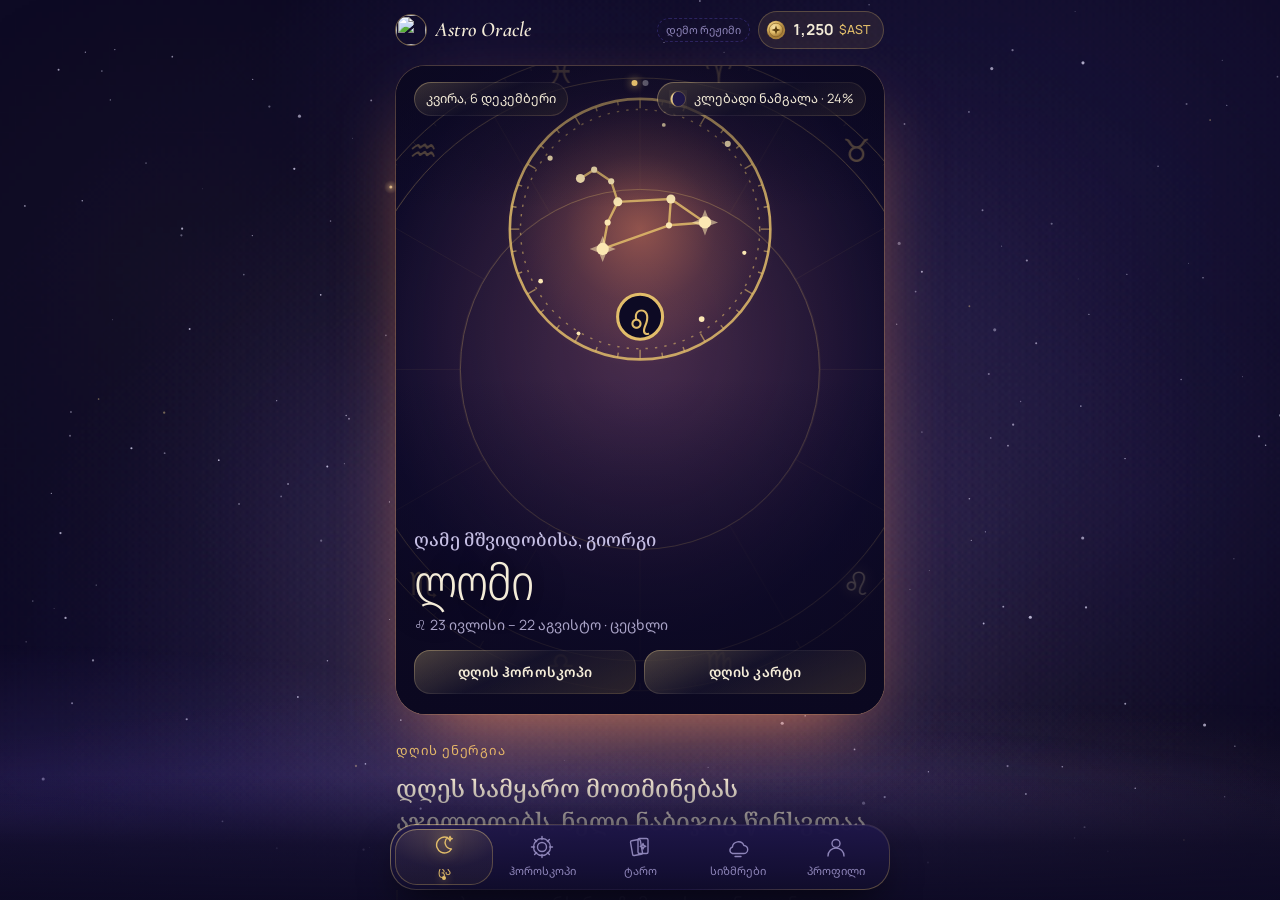
==== frontend/app.html @ 02385fe8 "UI: personal horoscope badge, 'why the stars say this' chips, the sky behind the reading; motion lan" ====
<title>Astro Oracle</title>
<meta name="claude:viewport-fit-sides" content="cover">
<meta name="theme-color" content="#0d0a24">
<link rel="preconnect" href="https://fonts.googleapis.com">
<link rel="preconnect" href="https://fonts.gstatic.com" crossorigin>
<link rel="stylesheet" href="https://fonts.googleapis.com/css2?family=Cormorant:ital,wght@0,500;0,600;1,500;1,600&family=Jost:wght@300;400;500;600&family=Manrope:wght@400;500;600;700&family=Noto+Sans+Georgian:wdth,wght@62.5..100,300..700&family=Noto+Serif+Georgian:wght@400;500&family=Noto+Sans+Symbols:wght@400;500&display=swap">
<style>
/* Layout: one phone column under a living night sky. The home screen opens on a tilting "living" card of the
   user's sign (painting or 3D constellation, different every day); practices sit in swipeable rails; a floating
   glass tab bar. Modern sans for UI, an old-style serif only for the oracle's own voice. */
:root {
  --void: #0d0a24;        /* night sky, taken from the coin artwork */
  --dusk: #19133d;        /* raised surfaces */
  --veil: #2b2360;        /* lines and borders */
  --mist: #c6bfe4;        /* body text */
  --haze: #8d84b8;        /* secondary text */
  --ivory: #f4ecd8;       /* headings, card faces */
  --gold: #e2bd6a;        /* the one accent */
  --gold-deep: #a9813c;
  --amethyst: #8b6cff;    /* smoke tint, used only in effects */
  --danger: #ef9a8a;

  --glass: rgba(34, 25, 80, .55);
  --glass-edge: rgba(255, 255, 255, .09);
  --display: "Jost", "Noto Sans Georgian", system-ui, sans-serif;
  --body: "Manrope", "Noto Sans Georgian", system-ui, sans-serif;
  --oracle: "Cormorant", "Noto Serif Georgian", Georgia, serif;
  --tx: 0; --ty: 0;
  --glyph: "Noto Sans Symbols", "Segoe UI Symbol", "DejaVu Sans", serif;

  --tab-h: 76px;

  /* motion language: one curve for everything, a spring only where it means something (arrival, reward) */
  /* motion language "slow celestial ritual": one calm curve, three durations, ambient loops of 20-60 s */
  --ease: cubic-bezier(.2, .7, .1, 1);
  --ease-spring: cubic-bezier(.2, .7, .1, 1);   /* kept as an alias: nothing in the app bounces */
  --t1: 240ms; --t2: 480ms; --t3: 900ms;

  /* celestial glass + gold hairline: a translucent night fill and a 1px gold edge that fades around the shape */
  --surf: linear-gradient(180deg, rgba(42,32,96,.74), rgba(17,12,46,.86));
  --hair: linear-gradient(155deg, rgba(240,210,142,.62), rgba(226,189,106,.07) 34%, rgba(139,108,255,.10) 68%, rgba(226,189,106,.38));
  --inner: inset 0 1px 0 rgba(255,240,210,.08), inset 0 0 28px rgba(139,108,255,.07);
  --top-safe: max(env(safe-area-inset-top, 0px), var(--tg-content-safe-area-inset-top, 0px));
  color-scheme: dark;
}
*, *::before, *::after { box-sizing: border-box; }
[hidden] { display: none !important; }
/* The page itself never scrolls: one dedicated scroller sits above the fixed sky, so the compositor only moves
   one layer while scrolling and the fixed sky, fog and tab bar are never repainted by it. */
html, body { height: 100%; overflow: hidden; overscroll-behavior: none; }
body {
  margin: 0; background: var(--void); color: var(--mist);
  font: 400 16px/1.55 var(--body);
  -webkit-font-smoothing: antialiased;
  -webkit-tap-highlight-color: transparent;
}
#scroller { position: fixed; inset: 0; z-index: 1; overflow-x: hidden; overflow-y: auto; overscroll-behavior: contain;
  -webkit-overflow-scrolling: touch; contain: layout paint; scrollbar-width: thin; scrollbar-color: rgba(226,189,106,.22) transparent; }
button, input, textarea { font: inherit; color: inherit; }
button { cursor: pointer; }
:focus-visible { outline: 2px solid var(--gold); outline-offset: 3px; border-radius: 6px; }
.sym { font-family: var(--glyph); font-variant-emoji: text; }

/* ── atmosphere ── */
/* stars are painted once into three layers; only their opacity animates (compositor, no redraw) */
#sky { position: fixed; inset: 0; z-index: 0; pointer-events: none; contain: strict; }
#sky canvas { position: absolute; inset: 0; width: 100%; height: 100%; display: block; }
[data-tier="full"] #sky canvas:nth-child(2) { animation: twinkle 5.5s ease-in-out infinite alternate; }
[data-tier="full"] #sky canvas:nth-child(3) { animation: twinkle 3.7s ease-in-out -2s infinite alternate; }
@keyframes twinkle { from { opacity: .2; } to { opacity: 1; } }
.fog { position: fixed; left: -50%; width: 200%; height: 46vh; bottom: 0; z-index: 0; pointer-events: none;
  background:
    radial-gradient(40% 60% at 25% 80%, rgba(139,108,255,.16), transparent 70%),
    radial-gradient(35% 55% at 70% 90%, rgba(226,189,106,.07), transparent 70%),
    radial-gradient(50% 70% at 50% 100%, rgba(90,70,190,.22), transparent 75%);
  animation: drift 70s ease-in-out infinite alternate; will-change: transform; }
[data-tier="lite"] .fog { animation: none; will-change: auto; }
.fog.f2 { height: 34vh; opacity: .8; animation-duration: 95s; animation-direction: alternate-reverse;
  background:
    radial-gradient(30% 60% at 60% 85%, rgba(139,108,255,.14), transparent 70%),
    radial-gradient(40% 50% at 15% 95%, rgba(200,190,255,.08), transparent 70%); }
@keyframes drift { from { transform: translateX(-8%); } to { transform: translateX(8%); } }

#app { position: relative; min-height: 100%; box-sizing: border-box;
  padding-left: max(16px, env(safe-area-inset-left, 0px));
  padding-right: max(16px, env(safe-area-inset-right, 0px));
  padding-block: calc(var(--top-safe) + 8px) calc(var(--tab-h) + env(safe-area-inset-bottom, 0px) + 44px);
  max-width: 520px; margin: 0 auto; }

/* ── top bar ── */
.top { display: flex; align-items: center; gap: 8px; min-height: 44px; min-width: 0; }
.brand { display: flex; align-items: center; gap: 9px; margin-right: auto; min-width: 0; }
.brand img { width: 30px; height: 30px; border-radius: 50%; object-fit: cover; box-shadow: 0 0 0 1px rgba(226,189,106,.45); }
.brand span { font: italic 600 1.3rem/1 var(--oracle); color: var(--ivory); letter-spacing: .01em; white-space: nowrap; overflow: hidden; text-overflow: ellipsis; min-width: 0; }
.coins { display: inline-flex; align-items: center; gap: 6px; padding: 6px 13px 6px 7px; border-radius: 99px; flex: none; white-space: nowrap; min-height: 36px;
  background: rgba(226,189,106,.09); border: 1px solid rgba(226,189,106,.28); color: var(--ivory);
  font-weight: 700; font-variant-numeric: tabular-nums; font-size: .95rem; }
.coins small { color: var(--gold); font-weight: 500; font-size: .78rem; }
.coin { width: 20px; height: 20px; flex: none; }
.coins.bump { animation: bump .6s ease; }
@keyframes bump { 40% { transform: scale(1.12); box-shadow: 0 0 24px rgba(226,189,106,.5); } }
.demo { font-size: .68rem; color: var(--haze); border: 1px dashed var(--veil); border-radius: 99px; padding: 3px 8px; white-space: nowrap; }
@media (max-width: 420px) { .demo { display: none; } .coins small { display: none; } }
@media (max-width: 350px) { .brand span { display: none; } }

/* ── type ── */
h1, h2, h3 { font-family: var(--display); color: var(--ivory); font-weight: 500; font-stretch: 87.5%; letter-spacing: -.01em; text-wrap: balance; margin: 0; }
h1 { font-size: 2.05rem; line-height: 1.08; font-weight: 400; }
h2 { font-size: 1.45rem; line-height: 1.15; }
h3 { font-size: 1.15rem; line-height: 1.25; }
p { margin: 0; }
.muted { color: var(--haze); }
.label { font-size: .82rem; color: var(--gold); letter-spacing: .04em; }
.view { display: grid; gap: 26px; padding-top: 14px; }
/* arrival: children rise in a short stagger (the index is set by enterView) */
.view.enter > * { animation: fade-up var(--t3) var(--ease) both; animation-delay: calc(var(--i, 0) * 45ms); }
@keyframes fade-up { from { opacity: 0; transform: translateY(14px); } }
[data-tier="lite"] .view.enter > * { animation-name: fade-in; animation-duration: var(--t2); }
.view.enter > .hero-card { animation: none; }   /* the living card has its own motion; an opacity group over its 3D tilt rasterizes badly */
@keyframes fade-in { from { opacity: 0; } }
.view-head { display: grid; gap: 4px; }
.ornament { display: flex; align-items: center; gap: 12px; color: var(--gold-deep); }
.ornament::before, .ornament::after { content: ""; flex: 1; height: 1px; background: linear-gradient(90deg, transparent, var(--veil), transparent); }

/* ── controls ── */
.btn { display: inline-flex; align-items: center; justify-content: center; gap: 8px; min-height: 50px; padding: 0 22px;
  border-radius: 16px; border: 0; font-weight: 700; letter-spacing: .01em;
  background: linear-gradient(180deg, #f0d28e, var(--gold) 55%, var(--gold-deep)); color: #22183f;
  box-shadow: 0 6px 24px rgba(226,189,106,.22), inset 0 1px 0 rgba(255,255,255,.45); transition: transform .15s, filter .15s; }
.btn:active { transform: scale(.98); }
.btn[disabled] { filter: grayscale(.7) brightness(.7); cursor: default; box-shadow: none; }
.btn.ghost { background: transparent; color: var(--gold); border: 1px solid rgba(226,189,106,.4); box-shadow: none; }
.btn.wide { width: 100%; }
.btn.glass { background: rgba(255,255,255,.1); color: var(--ivory); border: 1px solid rgba(255,255,255,.22); box-shadow: none;
  min-height: 44px; padding: 0 18px; font-weight: 600; }
.seg { display: flex; padding: 4px; gap: 4px; border-radius: 14px; background: rgba(25,19,61,.75); border: 1px solid var(--veil); }
.seg button { flex: 1; min-height: 38px; border: 0; border-radius: 10px; background: transparent; color: var(--haze); font-weight: 500; }
.seg button[aria-pressed="true"] { background: var(--veil); color: var(--ivory); box-shadow: inset 0 0 0 1px rgba(226,189,106,.35); }
.field { width: 100%; border-radius: 14px; border: 1px solid var(--veil); background: rgba(13,10,36,.7); padding: 13px 15px; color: var(--ivory); }
.field::placeholder { color: var(--haze); }
textarea.field { min-height: 132px; resize: vertical; line-height: 1.5; }
.chips { display: flex; flex-wrap: wrap; gap: 8px; }
.chip { font-size: .85rem; padding: 4px 11px; border-radius: 99px; border: 1px solid var(--veil); color: var(--mist); background: rgba(25,19,61,.6); }

/* ── home ── */
/* living art */
.living { position: relative; overflow: hidden; isolation: isolate; background: #0b0820; }
.la-stage { position: absolute; inset: -6%; z-index: 0; transform: translate(calc(var(--tx) * -5px), calc(var(--ty) * -4px)); }
.la-img { position: absolute; inset: 0; width: 100%; height: 100%; object-fit: cover; transform-origin: var(--fx, 50%) var(--fy, 50%);
  filter: hue-rotate(var(--hue, 0deg)) saturate(1.08); animation: kenburns 26s ease-in-out infinite alternate; }
[data-tier="lite"] .la-img { animation: none; transform: scale(1.06); }
@keyframes kenburns { from { transform: scale(1.03); } to { transform: scale(1.17) translate(-1.5%, -1%); } }
.la-fx, .la-canvas { position: absolute; inset: 0; width: 100%; height: 100%; display: block; }
.la-shine { position: absolute; inset: 0; pointer-events: none; overflow: hidden; }
.la-shine::before { content: ""; position: absolute; top: -10%; bottom: -10%; left: -70%; width: 60%;
  background: linear-gradient(105deg, transparent, rgba(255,236,190,.13) 50%, transparent); animation: sweep 9s ease-in-out infinite; }
@keyframes sweep { 0%, 55% { transform: translateX(0); } 100% { transform: translateX(330%); } }
[data-tier="lite"] .la-shine { display: none; }
.la-dots { position: absolute; z-index: 3; top: 14px; left: 50%; transform: translateX(-50%); display: flex; gap: 5px; }
.la-dots i { width: 6px; height: 6px; border-radius: 50%; background: rgba(255,255,255,.3); }
.la-dots i.on { background: var(--gold); box-shadow: 0 0 8px var(--gold); }

/* home hero */
.hero-card { position: relative; border-radius: 30px; aspect-ratio: 3 / 4; max-height: 72vh; width: 100%; max-width: 100%; cursor: pointer;
  box-shadow: 0 34px 80px -28px rgba(120,86,240,.7), 0 0 0 1px rgba(226,189,106,.22);
  transform: perspective(1100px) rotateX(calc(var(--ty) * -1.6deg)) rotateY(calc(var(--tx) * 2deg)); }
.hero-card::after { content: ""; position: absolute; inset: 0; z-index: 1; pointer-events: none;
  background: linear-gradient(180deg, rgba(11,8,32,.55) 0%, transparent 22%, transparent 48%, rgba(11,8,32,.94) 100%); }
.astro-wrap { position: absolute; z-index: 1; width: 135%; aspect-ratio: 1 / 1; left: -17.5%; top: -4%; opacity: .5; pointer-events: none;
  transform: translate(calc(var(--tx) * 6px), calc(var(--ty) * 4px)); }
#astrolabe { width: 100%; height: 100%; display: block; animation: spin 240s linear infinite; }
[data-tier="lite"] #astrolabe { animation: none; }
.hero-ov { position: absolute; inset: 0; z-index: 2; display: flex; flex-direction: column; justify-content: space-between; padding: 16px 18px 20px; pointer-events: none; }
.hero-ov button { pointer-events: auto; }
.hero-top { display: flex; justify-content: space-between; align-items: center; gap: 8px; flex-wrap: wrap; }
.pill { display: inline-flex; align-items: center; gap: 7px; padding: 6px 11px; border-radius: 99px; font-size: .8rem; color: var(--ivory);
  background: rgba(11,8,32,.62); border: 1px solid rgba(255,255,255,.14); }
.pill canvas { width: 18px; height: 18px; display: block; }
.hero-bottom { display: grid; gap: 6px; }
.greet { font: italic 500 1.12rem/1.3 var(--oracle); color: var(--mist); }
.hero-sign { font: 300 3.1rem/1 var(--display); font-stretch: 80%; letter-spacing: -.02em; color: var(--ivory); text-shadow: 0 2px 30px rgba(0,0,0,.6); }
.hero-sub { font-size: .88rem; color: var(--mist); opacity: .85; }
.hero-actions { display: flex; gap: 8px; margin-top: 8px; }
.hero-actions .btn { flex: 1 1 0; min-width: 0; padding: 0 10px; font-size: .86rem; white-space: nowrap; }
.energy { display: grid; gap: 14px; }
.quote { font: italic 500 1.7rem/1.24 var(--oracle); color: var(--ivory); text-wrap: pretty; }
.focus { color: var(--haze); font-size: .92rem; }
.focus b { color: var(--gold); font-weight: 500; }
.affirm { padding-left: 16px; border-left: 2px solid rgba(226,189,106,.5); font-size: 1.05rem; color: var(--mist); }
.lucky { display: flex; gap: 14px; }
.lucky span { width: 54px; height: 54px; border-radius: 50%; display: grid; place-items: center;
  font: 600 1.45rem/1 var(--display); color: var(--ivory); font-variant-numeric: lining-nums tabular-nums;
  border: 1px solid rgba(226,189,106,.55); box-shadow: inset 0 0 18px rgba(226,189,106,.12), 0 0 18px rgba(139,108,255,.15); }
.gift { display: grid; gap: 14px; padding: 18px; border-radius: 24px; background: var(--glass); border: 1px solid var(--glass-edge);
  box-shadow: inset 0 1px 0 rgba(255,255,255,.07); }
.gift-top { display: flex; justify-content: space-between; align-items: baseline; gap: 12px; flex-wrap: wrap; }
.pips { display: flex; gap: 6px; }
.pips i { width: 10px; height: 10px; border-radius: 50%; border: 1px solid var(--gold-deep); }
.pips i.on { background: var(--gold); border-color: var(--gold); box-shadow: 0 0 8px rgba(226,189,106,.6); }
.sec { display: grid; gap: 12px; }
.sec-head { display: flex; justify-content: space-between; align-items: baseline; gap: 12px; }
.sec-head span { font-size: .82rem; color: var(--haze); }
.rail { display: flex; align-items: stretch; gap: 12px; overflow-x: auto; overflow-y: hidden; scroll-snap-type: x proximity; overscroll-behavior-x: contain; scrollbar-width: none; padding-block: 8px 26px;
  margin-inline: calc(-1 * max(16px, env(safe-area-inset-left, 0px))); padding-inline: max(16px, env(safe-area-inset-left, 0px)); scroll-padding-inline: max(16px, env(safe-area-inset-left, 0px)); }
.rail::-webkit-scrollbar { display: none; }
.pcard { --c: #8b6cff; flex: 0 0 146px; scroll-snap-align: start; position: relative; display: grid; justify-items: center; align-content: start; gap: 7px;
  padding: 14px 10px 14px; border-radius: 24px; border: 1px solid var(--glass-edge); color: var(--mist); text-align: center;
  background: radial-gradient(110% 80% at 50% 0%, color-mix(in srgb, var(--c) 34%, transparent), transparent 72%), linear-gradient(180deg, rgba(37,28,88,.8), rgba(16,12,44,.9));
  box-shadow: inset 0 1px 0 rgba(255,255,255,.08), 0 18px 40px -24px color-mix(in srgb, var(--c) 80%, transparent);
  /* flat on purpose: Android WebView drops the paint of 3D-transformed items inside a horizontal scroller
     (only the floating icon stayed visible). Tilt lives on the single hero card only. */
  isolation: isolate; transition: filter var(--t1) var(--ease), border-color var(--t1) var(--ease); }
.pcard:active { filter: brightness(1.18); }

@keyframes bob { 50% { transform: translateY(-5px); } }
.pcard b { font: 500 .96rem/1.2 var(--display); font-stretch: 87.5%; color: var(--ivory); text-wrap: balance; }
.pcard small { display: inline-flex; align-items: center; gap: 5px; white-space: nowrap; max-width: 100%;
  font: 700 .82rem/1 var(--body); color: #f8e3a8; padding: 5px 10px 5px 6px; border-radius: 99px;
  background: rgba(226,189,106,.17); font-variant-numeric: tabular-nums; letter-spacing: .01em; }
.mini-coin { width: 15px; height: 15px; flex: none; }

/* ── zodiac strip ── */
.strip { display: flex; gap: 8px; overflow-x: auto; scroll-snap-type: x proximity; overscroll-behavior-x: contain; scrollbar-width: none;
  padding: 6px max(16px, env(safe-area-inset-left, 0px)) 10px; margin-inline: calc(-1 * max(16px, env(safe-area-inset-left, 0px)));
  scroll-padding-inline: max(16px, env(safe-area-inset-left, 0px)); }
.strip::-webkit-scrollbar { display: none; }
/* 84px fits "მშვილდოსანი" on one line; two-word names ("თხის რქა") may wrap to a second line, never overlap */
.sign { flex: 0 0 84px; width: 84px; display: grid; grid-template-rows: auto auto auto; justify-items: center; align-content: start; gap: 6px; border: 0;
  background: none; padding: 0; scroll-snap-align: center; color: var(--haze); min-width: 0; }
.sign .disc { width: 58px; height: 58px; border-radius: 50%; display: grid; place-items: center; font-size: 1.6rem; color: var(--mist);
  border: 1px solid var(--veil); background: radial-gradient(circle at 50% 35%, #2a2160, var(--dusk)); transition: box-shadow .25s, border-color .25s, color .25s; }
.sign small { display: block; width: 100%; font-size: .72rem; line-height: 1.2; text-align: center; overflow-wrap: anywhere; min-height: 2.4em; }
.sign[aria-pressed="true"] .disc { color: var(--gold); border-color: var(--gold); box-shadow: 0 0 22px rgba(226,189,106,.35); }
.sign[aria-pressed="true"] small { color: var(--ivory); }
.sign .own { font-size: .64rem; color: var(--gold); margin-top: -4px; }

.reading { display: grid; gap: 18px; }
.sign-card { position: relative; border-radius: 26px; aspect-ratio: 16 / 11; max-height: 42vh; width: 100%; max-width: 100%; margin: 0 auto; cursor: pointer;
  box-shadow: 0 26px 60px -26px rgba(120,86,240,.7), 0 0 0 1px rgba(226,189,106,.2); }
.sign-name { display: grid; gap: 2px; text-align: center; }
.sign-name h1 { font-weight: 300; font-size: 2.3rem; font-stretch: 80%; }
.medal { width: 112px; height: 112px; margin: 6px auto 0; border-radius: 50%; display: grid; place-items: center; font-size: 3.4rem; color: var(--gold);
  border: 1px solid rgba(226,189,106,.5); box-shadow: 0 0 50px rgba(139,108,255,.25), inset 0 0 30px rgba(226,189,106,.12);
  background: radial-gradient(circle at 50% 40%, #2c2366, var(--void)); }
.sign-meta { color: var(--haze); font-size: .88rem; }
.areas { display: grid; gap: 18px; }
.area { display: grid; gap: 4px; }
.area-head { display: flex; justify-content: space-between; align-items: baseline; gap: 10px; }
.area-head b { font: 600 1.1rem var(--display); color: var(--ivory); }
.score { color: var(--gold); letter-spacing: 2px; font-size: .9rem; white-space: nowrap; }
.score .off { color: var(--veil); }
.advice { padding: 14px 16px; border-radius: 16px; border: 1px solid rgba(226,189,106,.3); color: var(--ivory); background: rgba(226,189,106,.06);
  font: italic 500 1.15rem/1.4 var(--oracle); }

/* ── tarot ── */
.table { position: relative; min-height: 300px; display: grid; place-items: center; }
#smoke { position: absolute; inset: -40px -16px; width: calc(100% + 32px); height: calc(100% + 80px); pointer-events: none; z-index: 3; }
.fan { position: relative; width: 100%; height: 250px; }
.fan .fc { position: absolute; left: 50%; bottom: 0; width: 92px; aspect-ratio: 2 / 3; margin-left: -46px; border: 0; padding: 0; background: none;
  transform-origin: 50% 260%; transform: rotate(var(--a)) translateY(0); transition: transform .45s cubic-bezier(.2,.8,.2,1), filter .3s; border-radius: 10px; }
.fan .fc img { width: 100%; height: 100%; display: block; border-radius: 10px; box-shadow: 0 12px 26px rgba(0,0,0,.55), 0 0 0 1px rgba(226,189,106,.35); }
.fan .fc:focus-visible { transform: rotate(var(--a)) translateY(-14px); }
@media (hover: hover) and (pointer: fine) { .fan .fc:hover { transform: rotate(var(--a)) translateY(-14px); } }
.fan .fc.picked { transform: rotate(var(--a)) translateY(-40px); }
.fan .fc::before { content: ""; position: absolute; inset: -26px -22px; z-index: -1; border-radius: 40px; pointer-events: none;
  background: radial-gradient(closest-side, rgba(240,210,142,.6), rgba(226,189,106,.15) 60%, transparent); opacity: 0; transition: opacity var(--t2) var(--ease); }
.fan .fc.picked::before { opacity: 1; animation: pulse 1.8s ease-in-out infinite alternate; }
@keyframes pulse { from { opacity: .5; } to { opacity: 1; } }
.fan.dealing .fc { animation: deal-in .7s cubic-bezier(.2,.8,.2,1) both; animation-delay: calc(var(--i) * 60ms); }
@keyframes deal-in { from { transform: rotate(0deg) translateY(80px); opacity: 0; } }
.fan.shuffle .fc { animation: gather .9s ease both; }
@keyframes gather { 45% { transform: rotate(0deg) translateY(-20px); } }
.fan .fc:not(.picked) { animation-name: deal-in, float; animation-duration: .7s, 5s; animation-iteration-count: 1, infinite; animation-delay: calc(var(--i) * 60ms), calc(var(--i) * -700ms); animation-timing-function: cubic-bezier(.2,.8,.2,1), ease-in-out; }
@keyframes float { 50% { translate: 0 -5px; } }
.coll { display: grid; grid-template-columns: repeat(4, minmax(0, 1fr)); gap: 10px; }
.coll figure { margin: 0; display: grid; gap: 4px; justify-items: center; text-align: center; }
.coll img { width: 100%; aspect-ratio: 2 / 3; object-fit: cover; border-radius: 7px; display: block; box-shadow: 0 6px 16px rgba(0,0,0,.4); }
.coll .face-mini { width: 100%; aspect-ratio: 2 / 3; border-radius: 7px; overflow: hidden; }
.coll .face-mini svg { width: 100%; height: 100%; display: block; }
.coll figure.off img { filter: grayscale(.6) brightness(.45); }
.coll figcaption { font-size: .68rem; line-height: 1.2; color: var(--haze); }
.coll figure:not(.off) figcaption { color: var(--mist); }
.coll b { font-size: .66rem; color: var(--gold); }
.spread { display: flex; justify-content: center; gap: 12px; width: 100%; }
.slot { flex: 0 1 180px; min-width: 0; display: grid; gap: 8px; justify-items: center; }
.slot .pos { font-size: .8rem; color: var(--gold); }
.card { width: 100%; aspect-ratio: 2 / 3; perspective: 900px; max-width: 100%; }
.card-inner { position: relative; width: 100%; height: 100%; transform-style: preserve-3d; transition: transform 1s cubic-bezier(.2,.7,.2,1); }
.card.flipped .card-inner { transform: rotateY(180deg); }
.card.enter { animation: deal .7s cubic-bezier(.2,.7,.2,1) both; }
@keyframes deal { from { transform: translateY(40px) scale(.85); opacity: 0; } }
.back, .face { position: absolute; inset: 0; border-radius: 10px; backface-visibility: hidden; -webkit-backface-visibility: hidden; overflow: hidden; }
.back { background: var(--dusk); box-shadow: 0 10px 30px rgba(0,0,0,.45), 0 0 0 1px rgba(226,189,106,.4); }
.back img, .face img, .back svg, .face svg { width: 100%; height: 100%; display: block; object-fit: cover; }
.face { transform: rotateY(180deg); background: var(--dusk); box-shadow: 0 0 34px rgba(226,189,106,.28), 0 10px 30px rgba(0,0,0,.5); }
.face.rev img, .face.rev svg { transform: rotate(180deg); }
.cards-text { display: grid; gap: 22px; }
.card-read { display: grid; gap: 6px; }
.card-read h3 small { font: 500 .8rem var(--body); color: var(--gold); margin-left: 6px; }
.synth { font: italic 500 1.3rem/1.35 var(--oracle); color: var(--ivory); }

/* ── dreams ── */
.counter { text-align: right; font-size: .78rem; color: var(--haze); font-variant-numeric: tabular-nums; }
.symbols { display: grid; gap: 14px; }
.symbol { display: grid; grid-template-columns: 26px 1fr; gap: 10px; }
.symbol .sym { color: var(--gold); font-size: 1.1rem; line-height: 1.5; }
.symbol b { font: 600 1.1rem var(--display); color: var(--ivory); display: block; }
.journal { display: grid; }
.entry { border-top: 1px solid var(--veil); }
.entry:last-child { border-bottom: 1px solid var(--veil); }
.entry > button { width: 100%; text-align: left; background: none; border: 0; padding: 14px 2px; display: flex; gap: 12px; align-items: baseline; }
.entry > button b { font: 600 1.1rem var(--display); color: var(--ivory); flex: 1; min-width: 0; }
.entry > button span { font-size: .8rem; color: var(--haze); white-space: nowrap; }
.entry .body { padding: 0 2px 16px; display: grid; gap: 10px; }
.empty { color: var(--haze); font-style: italic; padding: 8px 0; }

/* ── sub-views ── */
.back-link { justify-self: start; display: inline-flex; align-items: center; gap: 6px; background: none; border: 0; padding: 4px 0; color: var(--gold); font-size: .95rem; }
.num-hero { position: relative; display: grid; place-items: center; width: min(280px, 100%); aspect-ratio: 1 / 1; max-width: 100%; margin: 0 auto; }
.num-hero img { position: absolute; inset: 0; width: 100%; height: 100%; opacity: .5; animation: spin 240s linear infinite; }
[data-tier="lite"] .num-hero img { animation: none; }
.num-hero b { position: relative; font: 600 6.6rem/1 var(--display); color: var(--ivory); font-variant-numeric: lining-nums;
  text-shadow: 0 0 28px rgba(226,189,106,.65), 0 0 70px rgba(139,108,255,.55); }
.num-hero .master { position: absolute; bottom: 12%; font-size: .78rem; color: var(--gold); padding: 3px 10px; border-radius: 99px; border: 1px solid rgba(226,189,106,.45); background: rgba(13,10,36,.7); }
@keyframes spin { to { transform: rotate(360deg); } }
.pair { display: grid; grid-template-columns: repeat(2, minmax(0, 1fr)); gap: 18px; }
.pair ul { list-style: none; margin: 6px 0 0; padding: 0; display: grid; gap: 6px; }
.pair li { display: flex; gap: 8px; align-items: baseline; }
.pair li::before { content: "✦"; color: var(--gold); font-size: .7rem; }
.pair .dim li::before { content: "◇"; color: var(--haze); }
.orb-stage { position: relative; display: grid; place-items: center; min-height: 300px; }
#sphereFx { position: absolute; inset: -30px -16px; width: calc(100% + 32px); height: calc(100% + 60px); pointer-events: none; z-index: 2; }
.ball { position: relative; width: min(260px, 78%); aspect-ratio: 1 / 1; max-width: 100%; border: 0; background: none; padding: 0; border-radius: 50%; }
.ball img { width: 100%; height: 100%; display: block; filter: drop-shadow(0 0 30px rgba(139,108,255,.55)); }
.ball.charging img { animation: charge 1.6s ease-in-out; }
@keyframes charge { 30% { filter: drop-shadow(0 0 70px rgba(170,140,255,.95)) brightness(1.35); transform: scale(1.05); } 65% { transform: scale(.98); } }
.answer { min-height: 2.6em; text-align: center; font: italic 500 1.9rem/1.2 var(--oracle); color: var(--ivory); text-wrap: balance; }

.sphere-advice { text-align: center; color: var(--mist); font-size: .95rem; min-height: 1.4em; max-width: 34ch; justify-self: center; text-wrap: balance; }
.orb-stage { isolation: isolate; }
.orb-stage::after { content: ""; position: absolute; inset: 8% 14%; border-radius: 50%; pointer-events: none; z-index: -1; opacity: 0;
  background: radial-gradient(closest-side, var(--tone-c, transparent), transparent 70%); transition: opacity var(--t3) var(--ease); }
.orb-stage[data-tone]::after { opacity: .9; }
.orb-stage[data-tone="yes"] { --tone-c: rgba(240,206,120,.55); }
.orb-stage[data-tone="wait"] { --tone-c: rgba(150,118,255,.55); }
.orb-stage[data-tone="no"] { --tone-c: rgba(200,210,230,.45); }
.center { text-align: center; }

/* ── advisor banner ── */
.oracle { display: grid; grid-template-columns: 78px 1fr auto; align-items: center; gap: 14px; width: 100%; text-align: left;
  padding: 12px 18px 12px 12px; border-radius: 24px; border: 1px solid rgba(226,189,106,.3); color: var(--mist);
  background: radial-gradient(120% 160% at 0% 50%, rgba(63,184,168,.25), transparent 60%), linear-gradient(160deg, rgba(43,35,96,.85), rgba(20,15,52,.9));
  box-shadow: 0 20px 50px -28px rgba(63,184,168,.8); }
.oracle img { width: 78px; height: 78px; animation: bob 6s ease-in-out infinite; }
.oracle b { display: block; font: 500 1.25rem/1.15 var(--display); font-stretch: 87.5%; color: var(--ivory); }
.oracle span { font-size: .88rem; color: var(--haze); }
.oracle i { font-style: normal; color: var(--gold); font-size: 1.6rem; }

/* ── moon ── */
#moonCanvas { width: min(240px, 70%); aspect-ratio: 1 / 1; max-width: 100%; display: block; margin: 0 auto; }
.facts { display: flex; justify-content: center; flex-wrap: wrap; gap: 8px; }
.steps { list-style: none; margin: 0; padding: 0; display: grid; gap: 14px; counter-reset: st; }
.steps li { display: grid; grid-template-columns: 30px 1fr; gap: 12px; align-items: start; counter-increment: st; }
.steps li::before { content: counter(st); width: 30px; height: 30px; border-radius: 50%; display: grid; place-items: center;
  font: 600 1rem var(--display); color: var(--gold); border: 1px solid rgba(226,189,106,.5); }

/* ── compatibility ── */
.duo { display: grid; grid-template-columns: 1fr auto 1fr; align-items: center; gap: 8px; }
.duo .medal { width: 92px; height: 92px; font-size: 2.6rem; margin: 0 auto; }
.duo figure { margin: 0; display: grid; justify-items: center; gap: 6px; text-align: center; }
.duo figcaption { font-size: .88rem; color: var(--mist); }
.pct { width: 86px; height: 86px; border-radius: 50%; display: grid; place-items: center; font: 600 1.7rem/1 var(--display); color: var(--ivory);
  background: conic-gradient(var(--gold) calc(var(--p) * 1%), rgba(43,35,96,.9) 0); position: relative; font-variant-numeric: lining-nums; }
.pct::before { content: ""; position: absolute; inset: 4px; border-radius: 50%; background: var(--void); }
.pct span { position: relative; }
.form-grid { display: grid; gap: 10px; }

/* ── advisor chat ── */
.chat { display: grid; gap: 12px; }
.msg { max-width: 88%; padding: 11px 14px; border-radius: 18px; line-height: 1.5; white-space: pre-wrap; overflow-wrap: anywhere; }
.msg.me { justify-self: end; background: rgba(226,189,106,.14); border: 1px solid rgba(226,189,106,.3); color: var(--ivory); border-bottom-right-radius: 6px; }
.msg.ai { justify-self: start; background: rgba(25,19,61,.85); border: 1px solid var(--veil); border-bottom-left-radius: 6px; }
.msg.ai.typing { display: flex; align-items: center; gap: 10px; color: var(--haze); font-style: italic; }
.msg.ai.typing .orb { width: 20px; height: 20px; }
.chips.ask button { font: inherit; font-size: .86rem; padding: 7px 12px; border-radius: 99px; border: 1px solid rgba(226,189,106,.35); background: rgba(25,19,61,.7); color: var(--mist); text-align: left; }
.composer { position: sticky; bottom: calc(var(--tab-h) + env(safe-area-inset-bottom, 0px) + 12px); display: flex; gap: 8px; padding: 8px; border-radius: 18px;
  background: rgba(13,10,36,.96); border: 1px solid var(--veil); }
.composer .field { border: 0; background: transparent; padding: 10px; min-height: 0; flex: 1; min-width: 0; resize: none; }
.composer .btn { min-height: 44px; padding: 0 16px; }

/* ── photo readings ── */
.photo-pick { display: grid; justify-items: center; gap: 12px; padding: 18px; border-radius: 20px; border: 1px dashed rgba(226,189,106,.4); text-align: center; }
.photo-pick img.preview { width: min(220px, 100%); aspect-ratio: 1 / 1; max-width: 100%; object-fit: cover; border-radius: 16px; }
.photo-pick img.hero-ic { width: 120px; height: 120px; }
.swatches { display: flex; flex-wrap: wrap; gap: 16px; justify-content: center; }
.swatch { display: grid; justify-items: center; gap: 6px; width: 92px; text-align: center; font-size: .85rem; }
.swatch i { width: 58px; height: 58px; border-radius: 50%; background: var(--c); box-shadow: 0 0 26px var(--c), inset 0 0 12px rgba(255,255,255,.35); }
.timeline { display: grid; gap: 14px; }
.timeline > div { display: grid; grid-template-columns: 92px 1fr; gap: 12px; }
.timeline b { font: 600 1.05rem var(--display); color: var(--gold); }

/* ── kundli ── */
.rashi { display: grid; grid-template-columns: repeat(4, minmax(0, 1fr)); grid-template-rows: repeat(4, minmax(74px, auto)); max-width: 100%;
  border: 1px solid rgba(226,189,106,.6); border-radius: 6px; background: rgba(13,10,36,.75); box-shadow: 0 0 40px rgba(139,108,255,.18); }
.house { position: relative; border: 1px solid rgba(226,189,106,.28); padding: 4px 4px 6px; display: flex; flex-wrap: wrap; align-content: flex-start; gap: 2px 5px; min-width: 0; }
.house .sg { position: absolute; right: 4px; bottom: 2px; font-size: .78rem; color: var(--haze); }
.house b { font-size: .8rem; font-weight: 700; color: var(--ivory); white-space: nowrap; }
.house b.r { color: var(--danger); }
.house.lagna { background: linear-gradient(135deg, rgba(226,189,106,.16), transparent 55%); }
.house.lagna::before { content: ""; position: absolute; left: 0; top: 0; width: 22px; height: 22px; border-top: 2px solid var(--gold); border-left: 2px solid var(--gold); }
.rashi .core { grid-column: 2 / 4; grid-row: 2 / 4; display: grid; place-content: center; text-align: center; gap: 4px; padding: 8px;
  border: 1px solid rgba(226,189,106,.28); }
.rashi .core b { font: 600 1.3rem var(--display); color: var(--gold); }
.rashi .core span { font-size: .78rem; color: var(--haze); }
.ptable { width: 100%; border-collapse: collapse; font-size: .9rem; }
.ptable th { text-align: left; font-weight: 500; color: var(--haze); font-size: .8rem; padding: 6px 4px; border-bottom: 1px solid var(--veil); }
.ptable td { padding: 7px 4px; border-bottom: 1px solid var(--veil); font-variant-numeric: tabular-nums; }
.ptable-wrap { overflow-x: auto; }
.rashi-seg { margin-bottom: 10px; }
.dasha { display: grid; gap: 2px; margin: 0; padding: 0; list-style: none; }
.dasha li { display: grid; grid-template-columns: 1fr auto; gap: 8px; padding: 8px 10px; border-radius: 10px; font-variant-numeric: tabular-nums; }
.dasha li span { color: var(--haze); font-size: .85rem; }
.dasha li.now { background: linear-gradient(90deg, rgba(226,189,106,.16), transparent); box-shadow: inset 2px 0 0 var(--gold); }
.dasha li.now b { color: var(--gold); }
.dasha.sub li { padding: 5px 10px; font-size: .9rem; }
.dasha-now { font: 600 1.1rem var(--display); color: var(--ivory); margin: 4px 0 10px; }
.note { font-size: .88rem; color: var(--haze); padding: 10px 14px; border-left: 2px solid var(--veil); }
.note button { background: none; border: 0; padding: 0; color: var(--gold); text-decoration: underline; font-size: inherit; }

/* ── profile ── */
.me { display: grid; justify-items: center; gap: 8px; text-align: center; }
.avatar { width: 96px; height: 96px; border-radius: 50%; display: grid; place-items: center; font: 600 2.6rem var(--display); color: var(--gold);
  border: 1px solid rgba(226,189,106,.5); background: radial-gradient(circle at 50% 35%, #33297a, var(--dusk)); overflow: hidden; }
.avatar img { width: 100%; height: 100%; object-fit: cover; }
.stats { display: grid; grid-template-columns: repeat(3, 1fr); text-align: center; border-block: 1px solid var(--veil); padding-block: 16px; }
.stats div { display: grid; gap: 2px; }
.stats div + div { border-left: 1px solid var(--veil); }
.stats b { font: 600 1.8rem/1 var(--display); color: var(--ivory); font-variant-numeric: lining-nums tabular-nums; }
.stats span { font-size: .8rem; color: var(--haze); }
.form-row { display: grid; gap: 8px; }
.inline { display: flex; gap: 10px; }
.inline .field { flex: 1; min-width: 0; }
.ledger { width: 100%; border-collapse: collapse; font-size: .92rem; }
.ledger td { padding: 9px 2px; border-bottom: 1px solid var(--veil); }
.ledger td:last-child { text-align: right; color: var(--gold); white-space: nowrap; font-variant-numeric: tabular-nums; }
.ledger td small { color: var(--haze); }

/* ── loading ── */
.loading { display: grid; justify-items: center; gap: 12px; padding: 28px 0; color: var(--haze); font-style: italic; }
.orb { width: 46px; height: 46px; border-radius: 50%; background: radial-gradient(circle at 40% 35%, #f6e2ae, var(--gold) 40%, transparent 72%);
  box-shadow: 0 0 40px rgba(226,189,106,.45), 0 0 80px rgba(139,108,255,.35); animation: breathe 1.8s ease-in-out infinite; }
@keyframes breathe { 50% { transform: scale(.82); opacity: .7; } }

/* ── tabs ── */
.tab-fade { position: fixed; left: 0; right: 0; bottom: 0; z-index: 4; pointer-events: none;
  height: calc(var(--tab-h) + env(safe-area-inset-bottom, 0px) + 48px);
  background: linear-gradient(180deg, rgba(13,10,36,0), rgba(13,10,36,.78) 55%, rgba(13,10,36,.96)); }
.tabs { position: fixed; left: 0; right: 0; bottom: 0; z-index: 5; display: flex; justify-content: center; pointer-events: none;
  padding: 0 max(12px, env(safe-area-inset-right, 0px)) calc(10px + env(safe-area-inset-bottom, 0px)) max(12px, env(safe-area-inset-left, 0px)); }
.tabs-in { display: flex; width: 100%; max-width: 500px; pointer-events: auto; padding: 4px; border-radius: 26px;
  background: rgba(20,14,52,.72); border: 1px solid var(--glass-edge); box-shadow: 0 18px 40px -12px rgba(0,0,0,.7), inset 0 1px 0 rgba(255,255,255,.07);
}
[data-tier="full"] .tabs-in { backdrop-filter: blur(16px) saturate(1.3); -webkit-backdrop-filter: blur(16px) saturate(1.3); }
[data-tier="lite"] .tabs-in { background: linear-gradient(180deg, rgba(30,22,72,.97), rgba(16,12,44,.98)); }
.tab { flex: 1; display: grid; justify-items: center; align-content: center; gap: 3px; min-height: 56px; border: 0; border-radius: 22px; background: none; color: var(--haze); font-size: .7rem; transition: background .25s, color .25s; }

.tab svg { width: 24px; height: 24px; fill: none; stroke: currentColor; stroke-width: 1.4; stroke-linecap: round; stroke-linejoin: round; }
.tab[aria-current="page"] { color: var(--gold); }
.tab[aria-current="page"] svg { filter: drop-shadow(0 0 6px rgba(226,189,106,.6)); }

/* ── toast & sheet ── */
#toast { position: fixed; left: 50%; top: calc(var(--top-safe) + 12px); transform: translate(-50%, -140%); z-index: 20; max-width: min(92vw, 420px);
  padding: 11px 18px; border-radius: 14px; background: rgba(25,19,61,.96); border: 1px solid rgba(226,189,106,.45); color: var(--ivory);
  box-shadow: 0 10px 40px rgba(0,0,0,.5); transition: transform .45s cubic-bezier(.2,.8,.2,1); font-weight: 500; text-align: center; }
#toast.show { transform: translate(-50%, 0); }
#toast.err { border-color: rgba(239,154,138,.55); }
#toast b { color: var(--gold); }
.sheet { position: fixed; inset: 0; z-index: 30; display: grid; align-content: center; justify-items: center; gap: 18px; text-align: center;
  padding-left: max(24px, env(safe-area-inset-left, 0px)); padding-right: max(24px, env(safe-area-inset-right, 0px));
  padding-block: calc(var(--top-safe) + 24px) calc(env(safe-area-inset-bottom, 0px) + 24px);
  background: radial-gradient(80% 60% at 50% 40%, #2b2360, #0d0a24); }
.sheet img { width: 132px; height: 132px; border-radius: 50%; object-fit: cover; box-shadow: 0 0 60px rgba(226,189,106,.3); }
.sheet form { display: grid; gap: 12px; width: min(100%, 340px); }
.sheet p { max-width: 32ch; }
.err-text { color: var(--danger); font-size: .88rem; min-height: 1.2em; }


/* ═════════ identity: celestial engraving ═════════ */
/* Georgian has no true italic: a synthetic slant looks broken, so the oracle's voice stays upright in Georgian */
:lang(ka) .quote, :lang(ka) .greet, :lang(ka) .advice, :lang(ka) .synth, :lang(ka) .answer { font-style: normal; }
:lang(ka) .quote { font-size: 1.5rem; line-height: 1.35; }

/* surfaces */
.gift, .oracle, .seg, .composer, .advice, .msg.ai, .photo-pick, #toast, .sheet form .field, .rashi {
  border: 1px solid transparent; background: var(--surf) padding-box, var(--hair) border-box; box-shadow: var(--inner); }
.gift { border-radius: 26px; }
.advice { background: linear-gradient(180deg, rgba(226,189,106,.09), rgba(40,30,90,.55)) padding-box, var(--hair) border-box; padding: 18px 20px; }
.oracle { background: radial-gradient(120% 160% at 0% 50%, rgba(63,184,168,.24), transparent 60%) padding-box, var(--surf) padding-box, var(--hair) border-box;
  box-shadow: var(--inner), 0 20px 50px -28px rgba(63,184,168,.8); }
.photo-pick { border-style: solid; }
.field { transition: border-color var(--t1) var(--ease), box-shadow var(--t1) var(--ease); }
.field:focus { outline: none; border-color: rgba(226,189,106,.55); box-shadow: 0 0 0 3px rgba(226,189,106,.12); }
.chip { background: linear-gradient(rgba(25,19,61,.6), rgba(25,19,61,.6)) padding-box, linear-gradient(155deg, rgba(226,189,106,.45), rgba(139,108,255,.2)) border-box; border-color: transparent; }
.pill { background: linear-gradient(rgba(11,8,32,.62), rgba(11,8,32,.62)) padding-box, linear-gradient(155deg, rgba(240,210,142,.5), rgba(255,255,255,.06) 50%, rgba(226,189,106,.25)) border-box; border-color: transparent; }
.pcard { border: 1px solid transparent;
  background: radial-gradient(110% 80% at 50% 0%, color-mix(in srgb, var(--c) 34%, transparent), transparent 72%) padding-box,
    linear-gradient(180deg, rgba(37,28,88,.82), rgba(16,12,44,.92)) padding-box, var(--hair) border-box; }
.pcard small { border: 1px solid rgba(226,189,106,.4); }

/* engraved corners */
.gift, .advice, .photo-pick, .sheet form { position: relative; }
.gift::after, .advice::after, .photo-pick::after { content: ""; position: absolute; inset: 7px; pointer-events: none;
  background: url("data:image/svg+xml,%3Csvg xmlns='http://www.w3.org/2000/svg' viewBox='0 0 16 16'%3E%3Cg fill='none' stroke='%23e2bd6a' stroke-opacity='.75' stroke-width='.9' transform='rotate(0 8 8)'%3E%3Cpath d='M1 15V6.5A5.5 5.5 0 0 1 6.5 1H15'/%3E%3Cpath d='M4 15V7.5A3.5 3.5 0 0 1 7.5 4H15' stroke-opacity='.35'/%3E%3C/g%3E%3Ccircle cx='6.5' cy='6.5' r='.9' fill='%23f0d28e'/%3E%3C/svg%3E") top left / 15px no-repeat, url("data:image/svg+xml,%3Csvg xmlns='http://www.w3.org/2000/svg' viewBox='0 0 16 16'%3E%3Cg fill='none' stroke='%23e2bd6a' stroke-opacity='.75' stroke-width='.9' transform='rotate(90 8 8)'%3E%3Cpath d='M1 15V6.5A5.5 5.5 0 0 1 6.5 1H15'/%3E%3Cpath d='M4 15V7.5A3.5 3.5 0 0 1 7.5 4H15' stroke-opacity='.35'/%3E%3C/g%3E%3Ccircle cx='9.5' cy='6.5' r='.9' fill='%23f0d28e'/%3E%3C/svg%3E") top right / 15px no-repeat, url("data:image/svg+xml,%3Csvg xmlns='http://www.w3.org/2000/svg' viewBox='0 0 16 16'%3E%3Cg fill='none' stroke='%23e2bd6a' stroke-opacity='.75' stroke-width='.9' transform='rotate(180 8 8)'%3E%3Cpath d='M1 15V6.5A5.5 5.5 0 0 1 6.5 1H15'/%3E%3Cpath d='M4 15V7.5A3.5 3.5 0 0 1 7.5 4H15' stroke-opacity='.35'/%3E%3C/g%3E%3Ccircle cx='9.5' cy='9.5' r='.9' fill='%23f0d28e'/%3E%3C/svg%3E") bottom right / 15px no-repeat, url("data:image/svg+xml,%3Csvg xmlns='http://www.w3.org/2000/svg' viewBox='0 0 16 16'%3E%3Cg fill='none' stroke='%23e2bd6a' stroke-opacity='.75' stroke-width='.9' transform='rotate(270 8 8)'%3E%3Cpath d='M1 15V6.5A5.5 5.5 0 0 1 6.5 1H15'/%3E%3Cpath d='M4 15V7.5A3.5 3.5 0 0 1 7.5 4H15' stroke-opacity='.35'/%3E%3C/g%3E%3Ccircle cx='6.5' cy='9.5' r='.9' fill='%23f0d28e'/%3E%3C/svg%3E") bottom left / 15px no-repeat; }

/* engraved rules under titles, section heads with a star and a fading hairline */
.view-head h1::after { content: ""; display: block; width: 96px; height: 12px; margin-top: 12px; background: url("data:image/svg+xml,%3Csvg xmlns='http://www.w3.org/2000/svg' viewBox='0 0 96 12'%3E%3Cdefs%3E%3ClinearGradient id='a'%3E%3Cstop offset='0' stop-color='%23e2bd6a' stop-opacity='0'/%3E%3Cstop offset='1' stop-color='%23e2bd6a'/%3E%3C/linearGradient%3E%3ClinearGradient id='b'%3E%3Cstop offset='0' stop-color='%23e2bd6a'/%3E%3Cstop offset='1' stop-color='%23e2bd6a' stop-opacity='0'/%3E%3C/linearGradient%3E%3C/defs%3E%3Crect x='0' y='5.6' width='38' height='.8' fill='url(%23a)'/%3E%3Crect x='58' y='5.6' width='38' height='.8' fill='url(%23b)'/%3E%3Cpath d='M48 0.5 49.6 4.4 53.5 6 49.6 7.6 48 11.5 46.4 7.6 42.5 6 46.4 4.4Z' fill='%23e2bd6a'/%3E%3Ccircle cx='40.5' cy='6' r='.9' fill='%23e2bd6a'/%3E%3Ccircle cx='55.5' cy='6' r='.9' fill='%23e2bd6a'/%3E%3C/svg%3E") center / contain no-repeat; }
.view-head.center h1::after { margin-inline: auto; }
.sec-head { align-items: center; }
.sec-head h2 { display: flex; align-items: center; gap: 10px; flex: 1; min-width: 0; }
.sec-head h2::before { content: ""; width: 9px; height: 9px; flex: none; background: #e2bd6a;
  clip-path: polygon(50% 0, 62% 38%, 100% 50%, 62% 62%, 50% 100%, 38% 62%, 0 50%, 38% 38%); }
.sec-head h2::after { content: ""; flex: 1; height: 1px; background: linear-gradient(90deg, rgba(226,189,106,.45), transparent); }
.ornament { color: var(--gold); }
.ornament::before { background: linear-gradient(90deg, transparent, rgba(226,189,106,.5)); }
.ornament::after { background: linear-gradient(90deg, rgba(226,189,106,.5), transparent); }
.label { text-transform: none; letter-spacing: .06em; }

/* buttons: gold ingot with an engraved inner line; every press answers */
.btn { transition: transform var(--t1) var(--ease), filter var(--t1) var(--ease), box-shadow var(--t2) var(--ease);
  box-shadow: 0 8px 28px -10px rgba(226,189,106,.55), inset 0 1px 0 rgba(255,255,255,.5), inset 0 0 0 1px rgba(255,236,190,.28), inset 0 -2px 0 rgba(120,80,20,.22); }
.btn:active { filter: brightness(1.12); }
.btn.ghost { box-shadow: none; background: rgba(226,189,106,.04); }
.btn.glass { background: linear-gradient(rgba(11,8,32,.5), rgba(11,8,32,.5)) padding-box, linear-gradient(155deg, rgba(240,210,142,.55), rgba(255,255,255,.08) 45%, rgba(226,189,106,.3)) border-box; border: 1px solid transparent; }
[data-tier="full"] #giftBtn:not([disabled]) { position: relative; overflow: hidden; }
[data-tier="full"] #giftBtn:not([disabled])::after { content: ""; position: absolute; top: 0; bottom: 0; left: -60%; width: 45%;
  background: linear-gradient(105deg, transparent, rgba(255,255,255,.45), transparent); animation: sweep 4.5s var(--ease) infinite; }
.seg button { transition: background var(--t2) var(--ease), color var(--t2) var(--ease), box-shadow var(--t2) var(--ease); }
.seg button[aria-pressed="true"] { background: linear-gradient(180deg, rgba(226,189,106,.16), rgba(226,189,106,.05)); color: var(--ivory);
  box-shadow: inset 0 0 0 1px rgba(226,189,106,.42), 0 6px 18px -10px rgba(226,189,106,.6); }
.seg button:active, .sign:active .disc, .entry > button:active, .chips.ask button:active { filter: brightness(1.2); }
.sign .disc { transition: box-shadow var(--t2) var(--ease), border-color var(--t2) var(--ease), color var(--t2) var(--ease), transform var(--t1) var(--ease); }
.sign[aria-pressed="true"] .disc { border-color: var(--aura, var(--gold)); color: var(--ivory);
  box-shadow: 0 0 0 4px color-mix(in srgb, var(--aura, #e2bd6a) 16%, transparent), 0 0 26px color-mix(in srgb, var(--aura, #e2bd6a) 55%, transparent);
  background: radial-gradient(circle at 50% 35%, color-mix(in srgb, var(--aura, #e2bd6a) 30%, #2a2160), var(--dusk)); }

/* element aura on the living cards */
.hero-card { box-shadow: 0 34px 80px -28px color-mix(in srgb, var(--aura, #7856f0) 75%, transparent), 0 0 0 1px rgba(226,189,106,.24); }
.sign-card { box-shadow: 0 26px 64px -24px color-mix(in srgb, var(--aura, #7856f0) 75%, transparent), 0 0 0 1px rgba(226,189,106,.22); }

/* tab bar: a gold lens slides to the current tab */
.tabs-in { position: relative; border: 1px solid transparent; background: linear-gradient(rgba(20,14,52,.78), rgba(20,14,52,.78)) padding-box, var(--hair) border-box; }
[data-tier="lite"] .tabs-in { background: linear-gradient(180deg, rgba(30,22,72,.97), rgba(16,12,44,.98)) padding-box, var(--hair) border-box; }
.tab { position: relative; z-index: 1; transition: color var(--t2) var(--ease); }
.tab svg { transition: transform var(--t2) var(--ease-spring); }
.tab[aria-current="page"] svg { transform: translateY(-2px); }
.tab:active svg { transform: scale(.9); }
.tab-ind { position: absolute; z-index: 0; top: 4px; bottom: 4px; left: 4px; width: calc((100% - 8px) / 5); border-radius: 22px; pointer-events: none;
  background: radial-gradient(90% 100% at 50% 0%, rgba(226,189,106,.24), rgba(226,189,106,.05) 70%);
  box-shadow: inset 0 0 0 1px rgba(226,189,106,.3), inset 0 1px 0 rgba(255,240,210,.18);
  transform: translateX(calc(var(--ti, 0) * 100%)); transition: transform 460ms var(--ease-spring); }
.tab-ind::after { content: ""; position: absolute; left: 50%; bottom: 5px; width: 4px; height: 4px; margin-left: -2px; border-radius: 50%; background: var(--gold); box-shadow: 0 0 8px var(--gold); }

/* constellation drawn across the sky when you travel between views */
#veil { position: fixed; inset: 0; width: 100%; height: 100%; z-index: 0; pointer-events: none; opacity: 0; }
#veil path { fill: none; stroke: rgba(240,210,142,.55); stroke-width: .9; stroke-linecap: round; stroke-dasharray: 1; stroke-dashoffset: 1; }
#veil circle { fill: #fbe7b3; }
#veil.on { animation: veil-fade 2.2s var(--ease) forwards; }
#veil.on path { animation: veil-draw 1s var(--ease) forwards; }
@keyframes veil-draw { to { stroke-dashoffset: 0; } }
@keyframes veil-fade { 0% { opacity: 0; } 12%, 55% { opacity: 1; } 100% { opacity: 0; } }

/* coins: count-up and a burst of sparks */
.coins { position: relative; }
.coins .spark { position: absolute; left: 16px; top: 50%; width: 6px; height: 6px; margin: -3px; border-radius: 50%; pointer-events: none;
  background: radial-gradient(circle, #fff6d6, #e2bd6a 55%, transparent 72%); animation: spark .85s var(--ease) forwards; }
@keyframes spark { from { transform: rotate(var(--a)) translateX(0) scale(1.3); opacity: 1; } to { transform: rotate(var(--a)) translateX(var(--d)) scale(.2); opacity: 0; } }
.coins.bump { animation: bump var(--t3) var(--ease-spring); }
#toast { transform: translate(-50%, calc(-100% - 48px)); visibility: hidden; transition: transform 520ms var(--ease-spring), visibility 0s 520ms; }
#toast.show { transform: translate(-50%, 0); visibility: visible; transition: transform 520ms var(--ease-spring), visibility 0s; }

/* breathing orbs */
.num-hero::before, .ball::before { content: ""; position: absolute; inset: 10%; border-radius: 50%; pointer-events: none; z-index: -1;
  background: radial-gradient(closest-side, rgba(226,189,106,.34), rgba(139,108,255,.2) 60%, transparent); animation: breathe-soft 5s ease-in-out infinite; }
.num-hero, .ball { isolation: isolate; }
.ball::before { inset: -6%; background: radial-gradient(closest-side, rgba(170,140,255,.45), rgba(139,108,255,.12) 60%, transparent); }
@keyframes breathe-soft { 50% { transform: scale(1.12); opacity: .6; } }
.num-hero b { animation: fade-up 1s var(--ease) both; }

/* the oracle's words surface like ink in water */
.ink .w { animation: ink var(--t3) var(--ease) both; animation-delay: var(--d); }
@keyframes ink { from { opacity: 0; filter: blur(5px); } }
[data-tier="lite"] .ink .w { animation-name: fade-in; }

/* tarot: flare behind a revealed card, collection cards light up when unlocked */
.card { position: relative; isolation: isolate; }
.card::after { content: ""; position: absolute; inset: -16%; z-index: -1; pointer-events: none; opacity: 0;
  background: radial-gradient(closest-side, rgba(240,210,142,.5), rgba(139,108,255,.18) 55%, transparent); }
.card.flipped::after { animation: flare 1.6s var(--ease) .25s both; }
@keyframes flare { 0% { opacity: 0; transform: scale(.6); } 35% { opacity: 1; } 100% { opacity: .4; transform: scale(1); } }
.coll figure { position: relative; }
.coll figure:not(.off) img, .coll figure:not(.off) .face-mini { box-shadow: 0 6px 16px rgba(0,0,0,.45), 0 0 0 1px rgba(226,189,106,.5); }
.coll figure.lit img, .coll figure.lit .face-mini { animation: light-up 1.8s var(--ease) both; animation-delay: calc(var(--i, 0) * 120ms + .3s); }
@keyframes light-up { 0% { filter: grayscale(.6) brightness(.45); } 45% { filter: brightness(1.4) drop-shadow(0 0 12px rgba(240,210,142,.95)); } 100% { filter: none; } }

/* thinking: skeleton lines with a gold shimmer */
.sk { display: grid; gap: 10px; width: 100%; margin-top: 4px; }
.sk i { display: block; height: 11px; border-radius: 6px; background: rgba(139,108,255,.12); position: relative; overflow: hidden; }
.sk i::after { content: ""; position: absolute; inset: 0; transform: translateX(-100%); animation: shimmer 1.6s var(--ease) infinite;
  background: linear-gradient(90deg, transparent, rgba(226,189,106,.18), transparent); }
@keyframes shimmer { to { transform: translateX(100%); } }

/* onboarding: engraved concentric orbits behind the logo */
.sheet::before { content: ""; position: absolute; inset: 0; pointer-events: none; z-index: -1;
  background: repeating-radial-gradient(circle at 50% 30%, rgba(226,189,106,.09) 0 1px, transparent 1px 44px);
  -webkit-mask-image: radial-gradient(60% 45% at 50% 30%, #000, transparent); mask-image: radial-gradient(60% 45% at 50% 30%, #000, transparent); }
.sheet { isolation: isolate; }
.sheet img { box-shadow: 0 0 0 1px rgba(226,189,106,.5), 0 0 0 10px rgba(226,189,106,.06), 0 0 70px rgba(226,189,106,.3); }
.sheet form { padding: 20px; border-radius: 22px; background: var(--surf) padding-box, var(--hair) border-box; border: 1px solid transparent; box-shadow: var(--inner); }


/* ═════════ live sky ═════════ */
.sky-sec { display: grid; gap: 14px; }
.retro { display: grid; grid-template-columns: auto 1fr; gap: 4px 12px; align-items: center; padding: 12px 16px; border-radius: 18px; border: 1px solid transparent;
  background: linear-gradient(120deg, rgba(217,83,58,.18), rgba(40,30,90,.6)) padding-box, linear-gradient(150deg, rgba(255,150,110,.7), rgba(226,189,106,.1) 50%, rgba(217,83,58,.4)) border-box; }
.retro .rx { grid-row: span 2; width: 34px; height: 34px; border-radius: 50%; display: grid; place-items: center; font: 600 1.15rem var(--glyph); color: #ffb08a;
  border: 1px solid rgba(255,150,110,.55); box-shadow: 0 0 16px rgba(217,83,58,.35); }
.retro b { font: 600 1rem var(--display); color: var(--ivory); }
.retro p { font-size: .88rem; color: var(--mist); }
.retro small { grid-column: 2; font-size: .78rem; color: var(--haze); }
.potd { position: relative; display: grid; grid-template-columns: 84px 1fr; gap: 14px; align-items: center; width: 100%; padding: 14px 16px 14px 12px; border-radius: 22px; text-align: left;
  border: 1px solid transparent; background: radial-gradient(90% 140% at 0% 50%, color-mix(in srgb, var(--pc, #e2bd6a) 26%, transparent), transparent 62%) padding-box, var(--surf) padding-box, var(--hair) border-box;
  box-shadow: var(--inner); color: var(--mist); }
.potd .orbit { position: relative; width: 84px; height: 84px; display: grid; place-items: center; isolation: isolate; }
.potd .orbit::before { content: ""; position: absolute; inset: 0; border-radius: 50%; z-index: -1;
  background: radial-gradient(closest-side, color-mix(in srgb, var(--pc, #e2bd6a) 55%, transparent), transparent); animation: breathe-soft 4.5s ease-in-out infinite; }
.potd .orbit::after { content: ""; position: absolute; inset: 4px; border-radius: 50%; border: 1px dashed rgba(226,189,106,.35); animation: spin 40s linear infinite; }
[data-tier="lite"] .potd .orbit::before, [data-tier="lite"] .potd .orbit::after { animation: none; }
.potd .orbit svg { width: 70px; height: 70px; }
.potd .label { display: block; }
.potd h3 { margin: 2px 0 4px; }
.potd p { font: italic 500 1.08rem/1.35 var(--oracle); color: var(--ivory); }
:lang(ka) .potd p { font-style: normal; font-size: 1rem; }
.wheel-wrap { position: relative; width: min(340px, 100%); margin: 0 auto; aspect-ratio: 1 / 1; }
#wheel { width: 100%; height: 100%; display: block; overflow: visible; }
#wheel .wr { fill: none; stroke: rgba(226,189,106,.55); stroke-width: .8; }
#wheel .wr.d { stroke-dasharray: 1.5 3; stroke-opacity: .6; }
#wheel .tk { stroke: rgba(226,189,106,.45); stroke-width: .6; }
#wheel .sp { stroke: rgba(226,189,106,.22); stroke-width: .6; }
#wheel .gl { font: 13px var(--glyph); fill: rgba(240,210,142,.85); text-anchor: middle; dominant-baseline: central; }
#wheel .lead { stroke: rgba(240,210,142,.4); stroke-width: .6; }
#wheel .dot { fill: #fbe7b3; }
#wheel .pl { cursor: pointer; outline: none; }
#wheel .pl .ring { fill: none; stroke: transparent; stroke-width: 1.2; transition: stroke var(--t2) var(--ease); }
#wheel .pl:hover .ring, #wheel .pl:focus-visible .ring, #wheel .pl.today .ring { stroke: rgba(240,210,142,.8); }
#wheel .core { fill: #e2bd6a; }
.pl-list { display: grid; grid-template-columns: repeat(auto-fill, minmax(78px, 1fr)); gap: 8px; }
.pl-chip { display: grid; justify-items: center; gap: 2px; padding: 8px 4px 9px; border-radius: 16px; border: 1px solid transparent; color: var(--mist);
  background: var(--surf) padding-box, var(--hair) border-box; transition: transform var(--t1) var(--ease); }
.pl-chip:active { transform: scale(.95); }
.pl-chip svg { width: 34px; height: 34px; }
.pl-chip b { font: 500 .82rem/1.15 var(--display); color: var(--ivory); }
.pl-chip span { font-size: .74rem; color: var(--haze); white-space: nowrap; }
.pl-chip i { font-style: normal; color: #ffb08a; }
.hint { font-size: .8rem; color: var(--haze); text-align: center; }

/* bottom sheet */
.bs-back { position: fixed; inset: 0; z-index: 35; background: rgba(5,3,18,.62); opacity: 0; transition: opacity var(--t2) var(--ease); }
.bs-back.on { opacity: 1; }
.bsheet { position: fixed; left: 0; right: 0; bottom: 0; z-index: 36; max-width: 560px; margin: 0 auto; max-height: 84vh; overflow-y: auto; overscroll-behavior: contain;
  padding: 10px max(20px, env(safe-area-inset-left, 0px)) calc(26px + env(safe-area-inset-bottom, 0px)); border-radius: 28px 28px 0 0;
  border: 1px solid transparent; border-bottom: 0; background: linear-gradient(180deg, #251c5c, #100b2e) padding-box, var(--hair) border-box;
  box-shadow: 0 -24px 60px rgba(0,0,0,.6); transform: translateY(105%); transition: transform 420ms var(--ease); }
.bsheet.on { transform: none; }
.bs-grip { width: 42px; height: 4px; border-radius: 4px; background: rgba(226,189,106,.4); margin: 0 auto 6px; }
.bs-x { position: absolute; right: 12px; top: 10px; width: 36px; height: 36px; border-radius: 50%; border: 1px solid rgba(226,189,106,.3); background: rgba(13,10,36,.6);
  color: var(--gold); font-size: 1.2rem; line-height: 1; }
.planet-sheet { display: grid; gap: 12px; justify-items: center; text-align: center; padding-top: 6px; }
.planet-sheet .big { width: 112px; height: 112px; }
.planet-sheet .where { display: flex; gap: 8px; align-items: center; flex-wrap: wrap; justify-content: center; color: var(--mist); }
.planet-sheet .where b { color: var(--gold); font-weight: 600; }
.badge { font-size: .76rem; padding: 3px 9px; border-radius: 99px; color: #ffb08a; border: 1px solid rgba(255,150,110,.5); }
.planet-sheet p { max-width: 42ch; }
.planet-sheet .chips { justify-content: center; }

/* weekly report */
.report { display: grid; gap: 12px; padding: 18px; border-radius: 24px; border: 1px solid transparent; position: relative;
  background: radial-gradient(100% 80% at 100% 0%, rgba(139,108,255,.22), transparent 60%) padding-box, var(--surf) padding-box, var(--hair) border-box; box-shadow: var(--inner); }
.report .rows { display: grid; grid-template-columns: 1fr 1fr; gap: 10px; }
.report .rows div { display: grid; gap: 2px; padding: 10px 12px; border-radius: 14px; background: rgba(13,10,36,.45); border: 1px solid rgba(226,189,106,.14); }
.report .rows span { font-size: .76rem; color: var(--haze); }
.report .rows b { font: 600 1.05rem var(--display); color: var(--ivory); }
.report p { font: italic 500 1.08rem/1.35 var(--oracle); color: var(--ivory); }
:lang(ka) .report p { font-style: normal; font-size: 1rem; }

/* streak freeze */
.frz { display: flex; gap: 8px; align-items: flex-start; font-size: .84rem; color: #bfe3ff; }
.frz svg { width: 16px; height: 16px; flex: none; margin-top: 2px; }
.frz.off { color: var(--haze); }
.share-btn { justify-self: center; }

/* save feedback */
.btn.busy { pointer-events: none; }
.btn.busy::before { content: ""; width: 16px; height: 16px; border-radius: 50%; border: 2px solid currentColor; border-right-color: transparent; animation: spin .8s linear infinite; }
.btn.done { color: #8fd3a0; border-color: rgba(143,211,160,.55); }
.save-msg { font-size: .88rem; min-height: 1.3em; }
.save-msg.ok { color: #8fd3a0; }
.save-msg.err { color: var(--danger); }


/* ═════════ engraved art (code-drawn): gold line art, thin rings, star dots, violet inner glow ═════════ */
.art { width: 100%; height: 100%; display: block; overflow: visible; }
.art .motif > * { stroke-dasharray: 1; stroke-dashoffset: 0; }
.art.draw-in .motif > * { animation: draw-line 1.6s var(--ease) both; animation-delay: calc(var(--k, 0) * 70ms); }
@keyframes draw-line { from { stroke-dashoffset: 1; } }
[data-tier="full"] .art.live .tw { animation: tw 3.6s ease-in-out infinite alternate; animation-delay: calc(var(--k, 0) * -.7s); }
@keyframes tw { from { opacity: .25; } to { opacity: 1; } }
[data-tier="full"] .art.live .glow { animation: glow-pulse 5s ease-in-out infinite; transform-origin: 60px 60px; }
@keyframes glow-pulse { 50% { opacity: .55; } }
.pcard-art { width: 108px; height: 108px; max-width: 100%; display: block; animation: bob 6s ease-in-out infinite; }
.pcard:nth-child(2n) .pcard-art { animation-delay: -2s; } .pcard:nth-child(3n) .pcard-art { animation-delay: -4s; }
.scrolling .pcard-art, .scrolling .oracle .ic { animation-play-state: paused; }
.oracle .ic { width: 78px; height: 78px; display: block; }
.ball .art { filter: drop-shadow(0 0 26px rgba(139,108,255,.45)); }
.ball.charging .art { animation: charge 1.6s ease-in-out; }
.num-hero .art { position: absolute; inset: 0; opacity: .75; }
.photo-pick .hero-ic { width: 120px; height: 120px; }
.la-engrave { position: absolute; inset: 0; display: grid; place-items: center;
  background: radial-gradient(70% 60% at 50% 42%, color-mix(in srgb, var(--aura, #8b6cff) 22%, transparent), transparent 70%),
    radial-gradient(90% 80% at 50% 50%, #1a1347, #0b0820 75%); }
.la-engrave .art { width: 74%; height: 74%; }
/* home hero (portrait): the art keeps to the upper part, the greeting and sign name sit on empty sky below it */
.hero-card .la-engrave { place-items: start center; padding-top: 11%; }
.hero-card .la-engrave .art { width: 52%; height: auto; aspect-ratio: 1 / 1; }
.empty::before, .note.empty-art::before { content: ""; display: block; width: 44px; height: 44px; margin: 0 auto 8px; opacity: .8;
  background: url("data:image/svg+xml,%3Csvg xmlns='http://www.w3.org/2000/svg' viewBox='0 0 44 44' fill='none' stroke='%23e2bd6a'%3E%3Ccircle cx='22' cy='22' r='20' stroke-width='.8'/%3E%3Ccircle cx='22' cy='22' r='15' stroke-width='.5' stroke-dasharray='1 3'/%3E%3Cpath d='M22 12 24 20 32 22 24 24 22 32 20 24 12 22 20 20Z' fill='%23e2bd6a' stroke='none'/%3E%3C/svg%3E") center / contain no-repeat; }
.empty { text-align: center; }


/* personal horoscope: badge, "why" chips, the sky behind the reading */
.pbadge { justify-self: center; display: inline-flex; align-items: center; gap: 6px; font-size: .8rem; color: var(--gold); padding: 4px 12px;
  border-radius: 99px; border: 1px solid rgba(226,189,106,.45); background: rgba(226,189,106,.08); }
.why { display: flex; flex-wrap: wrap; gap: 6px; align-items: center; margin-top: 4px; }
.why .why-l { width: 100%; font-size: .72rem; color: var(--haze); letter-spacing: .03em; }
.why span.wc { font-size: .76rem; padding: 3px 9px; border-radius: 99px; color: var(--mist); border: 1px solid rgba(226,189,106,.3); background: rgba(25,19,61,.6); white-space: nowrap; }
.sky-behind { display: grid; gap: 8px; padding: 14px 16px; border-radius: 20px; border: 1px solid transparent; background: var(--surf) padding-box, var(--hair) border-box; }
.sky-behind ul { list-style: none; margin: 0; padding: 0; display: grid; gap: 6px; }
.sky-behind li { display: flex; justify-content: space-between; gap: 10px; align-items: baseline; font-size: .9rem; color: var(--ivory); }
.sky-behind li i { font-style: normal; font-size: .74rem; padding: 2px 8px; border-radius: 99px; white-space: nowrap; }
.sky-behind li i.harmonious { color: #8fd3a0; border: 1px solid rgba(143,211,160,.4); }
.sky-behind li i.challenging { color: #ffb08a; border: 1px solid rgba(255,150,110,.45); }
.sky-behind li i.blend { color: #c9b8ff; border: 1px solid rgba(170,150,255,.45); }
.sky-behind .retro-line { font-size: .82rem; color: var(--haze); }
.energy-why { font-size: .78rem; color: var(--haze); }
.energy-why b { color: var(--gold); font-weight: 500; }


/* ═════════ motion: slow celestial ritual ═════════ */
/* living sky: three depth layers drift at their own pace, a nebula breathes, a rare meteor */
#sky canvas.layer { inset: -24px; width: calc(100% + 48px); height: calc(100% + 48px); }
#sky #nebula { inset: -6%; width: 112%; height: 112%; opacity: .75; }
[data-tier="full"] #sky #nebula { animation: neb-breathe 46s ease-in-out infinite alternate; }
@keyframes neb-breathe { from { opacity: .55; transform: scale(1); } to { opacity: .9; transform: scale(1.05); } }
[data-tier="full"] #sky canvas.l0 { animation: drift-far 60s ease-in-out infinite alternate, twinkle 7s ease-in-out infinite alternate; }
[data-tier="full"] #sky canvas.l1 { animation: drift-mid 42s ease-in-out infinite alternate, twinkle 5.5s ease-in-out -2s infinite alternate; }
[data-tier="full"] #sky canvas.l2 { animation: drift-near 28s ease-in-out infinite alternate, twinkle 3.9s ease-in-out -1s infinite alternate; }
@keyframes drift-far { to { transform: translate3d(-6px, -4px, 0); } }
@keyframes drift-mid { to { transform: translate3d(-12px, -7px, 0); } }
@keyframes drift-near { to { transform: translate3d(-20px, -12px, 0); } }
#sky .meteor { position: absolute; width: 140px; height: 1.5px; border-radius: 2px; opacity: 0; pointer-events: none;
  background: linear-gradient(90deg, rgba(255,246,220,0), rgba(255,246,220,.95)); transform-origin: 100% 50%; }
#sky .meteor.go { animation: meteor 1.3s var(--ease) forwards; }
@keyframes meteor { 0% { opacity: 0; transform: rotate(var(--ang)) translateX(0) scaleX(.3); } 15% { opacity: 1; }
  100% { opacity: 0; transform: rotate(var(--ang)) translateX(260px) scaleX(1); } }
.scrolling #sky #nebula { animation-play-state: paused; }

/* screen arrival: content rises out of a soft blur into focus, in order */
.view.enter > * { animation: rise-focus var(--t3) var(--ease) both; animation-delay: calc(var(--i, 0) * 70ms); }
@keyframes rise-focus { from { opacity: 0; filter: blur(8px); transform: translateY(16px); } }
[data-tier="lite"] .view.enter > * { animation-name: fade-in; animation-duration: var(--t2); }
#veil.on path { animation-duration: var(--t3); }

/* code-drawn art: a slow light travels along the lines (live art, full tier) */
.art .sheen > * { stroke: #fff4d6; stroke-width: 1.7; stroke-dasharray: .05 .95; stroke-dashoffset: 1; opacity: 0; }
[data-tier="full"] .art.live .sheen > * { opacity: .75; animation: sheen 9s linear infinite; animation-delay: calc(var(--k, 0) * -.6s); }
@keyframes sheen { from { stroke-dashoffset: 1; } to { stroke-dashoffset: 0; } }
.art.draw-in .motif > * { animation-duration: 1.9s; }
/* constellation drawn star by star */
.art .motif .st { transform-box: fill-box; transform-origin: center; }
.art.draw-in .motif .st { animation: star-in 700ms var(--ease) both; animation-delay: calc(var(--s, 0) * 140ms + 500ms); }
@keyframes star-in { from { opacity: 0; transform: scale(.2); } 60% { opacity: 1; transform: scale(1.5); } to { transform: scale(1); } }
.scrolling .art .sheen > * { animation-play-state: paused; }

/* tarot ritual: the cards orbit in a slow spiral, then the spread is dealt */
.fan.orbit .fc, .fan.orbit .fc:not(.picked) { transform-origin: 50% 50%; animation: orbit 1.9s var(--ease) both; animation-delay: calc(var(--i) * 45ms); }
@keyframes orbit {
  0% { transform: rotate(var(--a)); }
  35% { transform: rotate(calc(var(--i) * 51deg)) translateY(-84px) rotate(calc(var(--i) * -51deg)); }
  70% { transform: rotate(calc(var(--i) * 51deg + 220deg)) translateY(-30px) rotate(calc(var(--i) * -51deg - 220deg)); }
  100% { transform: translateY(-6px) scale(.92); opacity: .9; } }
.face::after { content: ""; position: absolute; inset: 0; pointer-events: none; transform: translateX(-120%);
  background: linear-gradient(105deg, transparent 35%, rgba(255,240,205,.55) 50%, transparent 65%); }
.card.flipped .face::after { animation: face-sweep 1.4s var(--ease) .55s both; }
@keyframes face-sweep { to { transform: translateX(120%); } }

/* oracle words surface like ink in water; long texts in small groups so phones stay smooth */
@keyframes ink { from { opacity: 0; filter: blur(4px); } }
.ink.long .w { animation-duration: var(--t2); }

/* magic sphere: mist inside the orb, an aura that blooms behind it */
.ball { position: relative; }
.ball .mist { position: absolute; left: 31%; top: 26%; width: 38%; height: 38%; border-radius: 50%; pointer-events: none; }
.orb-stage::after { transform: scale(.6); transition: opacity var(--t3) var(--ease), transform 1.4s var(--ease); }
.orb-stage[data-tone]::after { transform: scale(1); }

/* rewards: the daily gift opens like a starburst */
.gift { overflow: hidden; }
.burst { position: absolute; left: 50%; top: 50%; width: 0; height: 0; pointer-events: none; z-index: 2; }
.burst i { position: absolute; left: -1px; top: -60px; width: 2px; height: 60px; border-radius: 2px; transform-origin: 1px 60px;
  background: linear-gradient(0deg, rgba(240,210,142,0), rgba(255,240,200,.95)); transform: rotate(var(--a)) scaleY(0); opacity: 0;
  animation: ray var(--t3) var(--ease) forwards; }
@keyframes ray { 30% { opacity: 1; } to { transform: rotate(var(--a)) translateY(-26px) scaleY(1); opacity: 0; } }

/* loading: a slowly turning astrolabe ring instead of a spinner */
.ring-loader { width: 58px; height: 58px; display: block; overflow: visible; }
.ring-loader .r1 { transform-origin: 32px 32px; animation: spin 7s linear infinite; }
.ring-loader .r2 { transform-origin: 32px 32px; animation: spin 11s linear infinite reverse; }
.msg.ai.typing .ring-loader { width: 22px; height: 22px; }

/* paused while the user scrolls, or while the element is off screen */
.scrolling .la-img, .scrolling .la-shine::before, .scrolling .fog, .scrolling #astrolabe, .scrolling .pcard img, .scrolling .fan .fc,
.scrolling #sky canvas, .scrolling .oracle img, [data-off] *, [data-off] { animation-play-state: paused !important; }
.coll, .journal, .ledger { content-visibility: auto; contain-intrinsic-size: auto 420px; }

/* ── cold start ── */
#splash { position: fixed; inset: 0; z-index: 40; display: grid; place-content: center; justify-items: center; gap: 14px; text-align: center; padding: 24px;
  background: radial-gradient(70% 50% at 50% 42%, #221a55, var(--void) 70%); transition: opacity .6s cubic-bezier(.22,.8,.24,1), visibility 0s .6s; }
#splash.gone { opacity: 0; visibility: hidden; }
.sp-orbit { width: 168px; height: 168px; overflow: visible; }
.sp-orbit .ring { fill: none; stroke: rgba(226,189,106,.35); stroke-width: .6; }
.sp-orbit .ring.d { stroke-dasharray: 1 4; }
.sp-orbit .rot { transform-origin: 100px 100px; animation: spin 9s linear infinite; }
.sp-orbit .rot2 { transform-origin: 100px 100px; animation: spin 23s linear infinite reverse; }
.sp-orbit .line { fill: none; stroke: #e2bd6a; stroke-width: .9; stroke-linecap: round; stroke-dasharray: 60; stroke-dashoffset: 60; animation: draw 2.4s cubic-bezier(.22,.8,.24,1) infinite; }
.sp-orbit .line:nth-of-type(2) { animation-delay: .3s; } .sp-orbit .line:nth-of-type(3) { animation-delay: .6s; } .sp-orbit .line:nth-of-type(4) { animation-delay: .9s; }
@keyframes draw { 40%, 70% { stroke-dashoffset: 0; opacity: 1; } 100% { stroke-dashoffset: -60; opacity: 0; } }
.sp-orbit .star { fill: #fbe7b3; }
.sp-orbit .planet { fill: #e2bd6a; filter: drop-shadow(0 0 4px #e2bd6a); }
.sp-title { font: italic 600 1.7rem/1 var(--oracle); color: var(--ivory); margin: 0; }
.sp-text { color: var(--haze); font-size: .92rem; min-height: 2.8em; max-width: 30ch; margin: 0; }

@media (prefers-reduced-motion: reduce) {
  *, *::before, *::after { animation-duration: .01ms !important; animation-iteration-count: 1 !important; transition-duration: .01ms !important; }
}
</style>
<!--BODY-->
<div id="splash" role="status" aria-live="polite">
  <svg class="sp-orbit" viewBox="0 0 200 200" aria-hidden="true">
    <circle class="ring" cx="100" cy="100" r="92"/><circle class="ring d" cx="100" cy="100" r="70"/>
    <g class="rot"><circle class="ring" cx="100" cy="100" r="46"/><circle class="planet" cx="146" cy="100" r="3.2"/></g>
    <g class="rot2"><circle class="planet" cx="100" cy="8" r="2.2"/></g>
    <path class="line" d="M62 128 L84 92"/><path class="line" d="M84 92 L112 102"/><path class="line" d="M112 102 L130 70"/><path class="line" d="M112 102 L138 132"/>
    <circle class="star" cx="62" cy="128" r="1.8"/><circle class="star" cx="84" cy="92" r="2.4"/><circle class="star" cx="112" cy="102" r="2"/>
    <circle class="star" cx="130" cy="70" r="2.6"/><circle class="star" cx="138" cy="132" r="1.6"/>
  </svg>
  <p class="sp-title">Astro Oracle</p>
  <p class="sp-text" id="splashText"></p>
  <button class="btn ghost" id="splashRetry" type="button" hidden></button>
</div>
<div id="sky" aria-hidden="true"></div>
<div class="fog" aria-hidden="true"></div>
<div class="fog f2" aria-hidden="true"></div>
<svg id="veil" aria-hidden="true"></svg>

<div id="scroller">
<div id="app">
  <header class="top">
    <div class="brand"><img src="static/img/logo.webp" alt=""><span>Astro Oracle</span></div>
    <span class="demo" id="demoPill" hidden data-i18n="demo"></span>
    <div class="coins" id="coins" aria-live="polite">
      <svg class="coin" viewBox="0 0 24 24" aria-hidden="true"><defs><radialGradient id="cg" cx="40%" cy="35%"><stop offset="0" stop-color="#f8e3a8"/><stop offset=".6" stop-color="#e2bd6a"/><stop offset="1" stop-color="#a9813c"/></radialGradient></defs><circle cx="12" cy="12" r="11" fill="url(#cg)"/><circle cx="12" cy="12" r="8.2" fill="none" stroke="#7d5c24" stroke-width=".8"/><path d="M12 6.5l1.4 4.1 4.1 1.4-4.1 1.4L12 17.5l-1.4-4.1L6.5 12l4.1-1.4z" fill="#5b3f12"/></svg>
      <span id="coinVal">–</span><small>$AST</small>
    </div>
  </header>

  <main>
    <!-- HOME -->
    <section class="view" id="v-home">
      <div class="hero-card" id="heroCard">
        <div class="astro-wrap" aria-hidden="true"><canvas id="astrolabe"></canvas></div>
        <div class="hero-ov">
          <div class="hero-top"><span class="pill" id="todayLine"></span><span class="pill"><canvas id="moonMini" aria-hidden="true"></canvas><span id="moonLine"></span></span></div>
          <div class="hero-bottom">
            <p class="greet" id="greet"></p>
            <h1 class="hero-sign" id="heroSign"></h1>
            <p class="hero-sub" id="heroSub"></p>
            <div class="hero-actions"><button class="btn glass" id="heroHoro" data-i18n="heroHoro"></button><button class="btn glass" data-go="tarot" data-i18n="cardOfDay"></button></div>
          </div>
        </div>
      </div>
      <div class="energy">
        <p class="label" data-i18n="energy"></p>
        <p class="quote" id="quote">…</p>
        <p class="focus" id="focus"></p>
        <p class="affirm" id="affirm"></p>
        <p class="energy-why" id="energyWhy" hidden></p>
      </div>
      <div class="sec sky-sec" id="skySec" hidden>
        <div class="sec-head"><h2 data-i18n="skyNow"></h2><span id="skyAt"></span></div>
        <div class="retro" id="retro" hidden></div>
        <button class="potd" id="potd" type="button"></button>
        <div class="wheel-wrap"><svg id="wheel" viewBox="0 0 320 320" role="group"></svg></div>
        <p class="hint" data-i18n="tapPlanet"></p>
        <div class="pl-list" id="plList"></div>
      </div>
      <div class="report" id="report" hidden></div>
      <div class="gift" id="gift">
        <div class="gift-top"><h3 data-i18n="giftTitle"></h3><span class="muted" id="streakText"></span></div>
        <div class="pips" id="pips" aria-hidden="true"></div>
        <p class="frz" id="frz" hidden></p>
        <button class="btn wide" id="giftBtn"></button>
      </div>
      <div class="sec"><div class="sec-head"><h2 data-i18n="secToday"></h2></div><div class="rail" id="railToday"></div></div>
      <button class="oracle" data-go="advisor"><span class="ic" id="oracleArt"></span><div><b data-i18n="advTitle"></b><span data-i18n="advBanner"></span></div><i aria-hidden="true">›</i></button>
      <div class="sec"><div class="sec-head"><h2 data-i18n="secDivination"></h2></div><div class="rail" id="railDiv"></div></div>
      <div class="sec"><div class="sec-head"><h2 data-i18n="secChart"></h2></div><div class="rail" id="railChart"></div></div>
      <div class="energy">
        <p class="label" data-i18n="lucky"></p>
        <div class="lucky" id="lucky"></div>
      </div>
    </section>

    <!-- HOROSCOPE -->
    <section class="view" id="v-horo" hidden>
      <div class="view-head"><h1 data-i18n="horoTitle"></h1><p class="muted" data-i18n="horoSub"></p></div>
      <div class="strip" id="strip" role="group"></div>
      <div class="seg" id="periodSeg">
        <button data-period="day" aria-pressed="true" data-i18n="pDay"></button>
        <button data-period="week" aria-pressed="false" data-i18n="pWeek"></button>
        <button data-period="month" aria-pressed="false" data-i18n="pMonth"></button>
      </div>
      <div id="horoOut"></div>
    </section>

    <!-- TAROT -->
    <section class="view" id="v-tarot" hidden>
      <div class="view-head"><h1 data-i18n="tarotTitle"></h1><p class="muted" data-i18n="tarotSub"></p></div>
      <div class="seg" id="spreadSeg">
        <button data-spread="daily" aria-pressed="true" data-i18n="sDaily"></button>
        <button data-spread="three" aria-pressed="false" data-i18n="sThree"></button>
      </div>
      <input class="field" id="question" maxlength="300" hidden data-i18n-ph="questionPh">
      <div class="table" id="table">
        <canvas id="smoke" aria-hidden="true"></canvas>
        <div class="fan" id="deck" role="group"></div>
        <div class="spread" id="spread" hidden></div>
      </div>
      <p class="muted center" id="fanHint"></p>
      <button class="btn wide" id="drawBtn"></button>
      <div class="cards-text" id="tarotOut"></div>
      <div class="sec">
        <div class="sec-head"><h2 data-i18n="collection"></h2><span id="collCount"></span></div>
        <p class="muted" data-i18n="collHint"></p>
        <div class="coll" id="coll"></div>
      </div>
    </section>

    <!-- DREAMS -->
    <section class="view" id="v-dream" hidden>
      <div class="view-head"><h1 data-i18n="dreamTitle"></h1><p class="muted" data-i18n="dreamSub"></p></div>
      <div class="form-row">
        <textarea class="field" id="dreamText" maxlength="2000" data-i18n-ph="dreamPh"></textarea>
        <p class="counter" id="dreamCount">0 / 2000</p>
        <button class="btn wide" id="dreamBtn" data-i18n="dreamBtn"></button>
      </div>
      <div id="dreamOut"></div>
      <div class="ornament sym" aria-hidden="true">☾</div>
      <div class="energy">
        <h2 data-i18n="journal"></h2>
        <div class="journal" id="journal"></div>
      </div>
    </section>

    <!-- NUMEROLOGY -->
    <section class="view" id="v-num" hidden>
      <button class="back-link" data-go="home"><span aria-hidden="true">‹</span><span data-i18n="back"></span></button>
      <div class="view-head center"><h1 data-i18n="numTitle"></h1><p class="muted" data-i18n="numSub"></p></div>
      <div id="numOut"></div>
    </section>

    <!-- SPHERE -->
    <section class="view" id="v-sphere" hidden>
      <button class="back-link" data-go="home"><span aria-hidden="true">‹</span><span data-i18n="back"></span></button>
      <div class="view-head center"><h1 data-i18n="sphereTitle"></h1><p class="muted" data-i18n="sphereSub"></p></div>
      <input class="field" id="sphereQ" maxlength="200" data-i18n-ph="spherePh">
      <div class="orb-stage">
        <canvas id="sphereFx" aria-hidden="true"></canvas>
        <button class="ball" id="ball" aria-describedby="answer"></button>
      </div>
      <p class="answer" id="answer" aria-live="polite"></p>
      <p class="sphere-advice" id="sphereAdvice" aria-live="polite"></p>
      <button class="btn wide" id="sphereBtn" data-i18n="sphereBtn"></button>
      <p class="muted center" id="sphereLeft"></p>
    </section>

    <!-- MOON RITUAL -->
    <section class="view" id="v-moon" hidden>
      <button class="back-link" data-go="home"><span aria-hidden="true">‹</span><span data-i18n="back"></span></button>
      <div class="view-head center"><h1 data-i18n="moonTitle"></h1><p class="muted" data-i18n="moonSub"></p></div>
      <canvas id="moonCanvas" aria-hidden="true"></canvas>
      <div id="moonOut"></div>
    </section>

    <!-- COMPATIBILITY -->
    <section class="view" id="v-compat" hidden>
      <button class="back-link" data-go="home"><span aria-hidden="true">‹</span><span data-i18n="back"></span></button>
      <div class="view-head center"><h1 data-i18n="compatTitle"></h1><p class="muted" data-i18n="compatSub"></p></div>
      <div class="duo" id="duo"></div>
      <form class="form-grid" id="compatForm">
        <input class="field" id="partnerName" maxlength="40" autocomplete="off" data-i18n-ph="partnerName">
        <label class="label" for="partnerDate" data-i18n="partnerDate"></label>
        <input class="field" type="date" id="partnerDate" required>
        <button class="btn wide" data-i18n="compatBtn"></button>
      </form>
      <div id="compatOut"></div>
    </section>

    <!-- AI ASTROLOGER -->
    <section class="view" id="v-advisor" hidden>
      <button class="back-link" data-go="home"><span aria-hidden="true">‹</span><span data-i18n="back"></span></button>
      <div class="view-head center"><h1 data-i18n="advTitle"></h1><p class="muted" data-i18n="advSub"></p></div>
      <div class="chat" id="chat" aria-live="polite"></div>
      <div class="chips ask" id="askChips"></div>
      <p class="muted center" id="advLeft"></p>
      <form class="composer" id="composer">
        <textarea class="field" id="advInput" rows="1" maxlength="600" data-i18n-ph="advPh"></textarea>
        <button class="btn" id="advSend" data-i18n="send"></button>
      </form>
    </section>

    <!-- AURA / COFFEE -->
    <section class="view" id="v-aura" hidden>
      <button class="back-link" data-go="home"><span aria-hidden="true">‹</span><span data-i18n="back"></span></button>
      <div class="view-head center"><h1 data-i18n="auraTitle"></h1><p class="muted" data-i18n="auraSub"></p></div>
      <div class="photo-pick" data-kind="aura"></div>
      <div id="auraOut"></div>
    </section>
    <section class="view" id="v-coffee" hidden>
      <button class="back-link" data-go="home"><span aria-hidden="true">‹</span><span data-i18n="back"></span></button>
      <div class="view-head center"><h1 data-i18n="coffeeTitle"></h1><p class="muted" data-i18n="coffeeSub"></p></div>
      <div class="photo-pick" data-kind="coffee"></div>
      <div id="coffeeOut"></div>
    </section>

    <!-- KUNDLI -->
    <section class="view" id="v-kundli" hidden>
      <button class="back-link" data-go="home"><span aria-hidden="true">‹</span><span data-i18n="back"></span></button>
      <div class="view-head center"><h1 data-i18n="kundliTitle"></h1><p class="muted" data-i18n="kundliSub"></p></div>
      <div id="kundliOut"></div>
    </section>

    <!-- PROFILE -->
    <section class="view" id="v-profile" hidden>
      <div class="me">
        <div class="avatar" id="avatar"></div>
        <h1 id="meName"></h1>
        <p class="muted" id="meSign"></p>
      </div>
      <div class="stats">
        <div><b id="stCoins">0</b><span>$AST</span></div>
        <div><b id="stStreak">0</b><span data-i18n="streakDays"></span></div>
        <div><b id="stPath">–</b><span data-i18n="lifePath"></span></div>
      </div>
      <form class="form-row" id="dateForm" novalidate>
        <h2 data-i18n="birthData"></h2>
        <label class="label" for="birthInput" data-i18n="birthDate"></label>
        <input class="field" type="date" id="birthInput" required>
        <label class="label" for="birthTime" data-i18n="birthTime"></label>
        <input class="field" type="time" id="birthTime">
        <label class="label" for="birthCity" data-i18n="birthCity"></label>
        <input class="field" id="birthCity" maxlength="128" autocomplete="off" data-i18n-ph="birthCityPh">
        <p class="muted" data-i18n="birthHint"></p>
        <button class="btn ghost wide" id="saveBtn" data-i18n="save"></button>
        <p class="save-msg" id="saveMsg" role="status" aria-live="polite"></p>
      </form>
      <div class="form-row">
        <span class="label" data-i18n="language"></span>
        <div class="seg" id="langSeg">
          <button data-lang="ka" aria-pressed="false">ქართული</button>
          <button data-lang="en" aria-pressed="false">English</button>
          <button data-lang="ru" aria-pressed="false">Русский</button>
        </div>
      </div>
      <div class="form-row">
        <h2 data-i18n="inviteTitle"></h2>
        <p class="muted" data-i18n="inviteSub"></p>
        <input class="field" id="refLink" readonly>
        <div class="inline"><button class="btn" id="shareBtn" data-i18n="share"></button><button class="btn ghost" id="copyBtn" data-i18n="copy"></button></div>
      </div>
      <div class="form-row">
        <h2 data-i18n="earnTitle"></h2>
        <table class="ledger"><tbody id="ledger"></tbody></table>
      </div>
    </section>
  </main>
</div>
</div>

<div class="tab-fade" aria-hidden="true"></div>
<nav class="tabs" aria-label="Main">
  <div class="tabs-in">
    <i class="tab-ind" aria-hidden="true"></i>
    <button class="tab" data-tab="home" aria-current="page"><svg viewBox="0 0 24 24"><path d="M15.5 4.5a8 8 0 1 0 4 11.5 6.5 6.5 0 0 1-4-11.5z"/><path d="M18 3.5l.6 1.6 1.6.6-1.6.6L18 7.9l-.6-1.6-1.6-.6 1.6-.6z"/></svg><span data-i18n="tHome"></span></button>
    <button class="tab" data-tab="horo"><svg viewBox="0 0 24 24"><circle cx="12" cy="12" r="8.5"/><circle cx="12" cy="12" r="4.5"/><path d="M12 1.5v3M12 19.5v3M1.5 12h3M19.5 12h3M4.6 4.6l2 2M17.4 17.4l2 2M4.6 19.4l2-2M17.4 6.6l2-2"/></svg><span data-i18n="tHoro"></span></button>
    <button class="tab" data-tab="tarot"><svg viewBox="0 0 24 24"><rect x="3.5" y="5" width="10" height="15" rx="1.5" transform="rotate(-10 8.5 12.5)"/><rect x="10" y="3.5" width="10" height="15" rx="1.5"/><path d="M15 8.5l.8 2 2 .8-2 .8-.8 2-.8-2-2-.8 2-.8z"/></svg><span data-i18n="tTarot"></span></button>
    <button class="tab" data-tab="dream"><svg viewBox="0 0 24 24"><path d="M6.5 18.5h11a4 4 0 0 0 .4-8 6 6 0 0 0-11.5 1.6A3.3 3.3 0 0 0 6.5 18.5z"/><path d="M9 21.5h6"/></svg><span data-i18n="tDream"></span></button>
    <button class="tab" data-tab="profile"><svg viewBox="0 0 24 24"><circle cx="12" cy="8.5" r="4"/><path d="M4 21a8 8 0 0 1 16 0"/></svg><span data-i18n="tProfile"></span></button>
  </div>
</nav>

<div id="toast" role="status" aria-live="polite"></div>

<div class="bs-back" id="bsBack" hidden></div>
<section class="bsheet" id="bsheet" role="dialog" aria-modal="true" hidden>
  <div class="bs-grip" aria-hidden="true"></div>
  <button class="bs-x" id="bsClose" type="button">×</button>
  <div id="bsBody"></div>
</section>

<div class="sheet" id="onboard" hidden>
  <img src="static/img/logo.webp" alt="">
  <h1 data-i18n="obTitle"></h1>
  <p class="muted" data-i18n="obSub"></p>
  <form id="obForm" novalidate>
    <input class="field" type="date" id="obDate" required>
    <p class="err-text" id="obErr"></p>
    <button class="btn wide" data-i18n="continue"></button>
  </form>
</div>

<script>
(() => {
"use strict";

/* ═════════════ i18n ═════════════ */
const I18N = {
  ka: {
    waking:"ცა იღვიძებს…", wakeSlow:"სერვერი იღვიძებს. ამას ნახევარი წუთი შეიძლება დასჭირდეს.", wakeFail:"ვარსკვლავებს ვერ დავუკავშირდით.", retry:"თავიდან ცდა",
    demo:"დემო რეჟიმი", tHome:"ცა", tHoro:"ჰოროსკოპი", tTarot:"ტარო", tDream:"სიზმრები", tProfile:"პროფილი",
    energy:"დღის ენერგია", lucky:"დღის რიცხვები", giftTitle:"დღის საჩუქარი", focusLbl:"დღის თემა",
    giftBtn:"მიიღე +{n} $AST", giftDone:"დღევანდელი საჩუქარი მიღებულია. ხვალ ისევ შემოიარე.", streak:"სერია: {n} დღე",
    cardOfDay:"დღის კარტი", cardOfDaySub:"ერთი კარტი, ერთი გზავნილი დღევანდელი დღისთვის.", open:"გაშლა",
    morning:"დილა მშვიდობისა", day:"გამარჯობა", evening:"საღამო მშვიდობისა", night:"ღამე მშვიდობისა",
    illum:"განათება {n}%",
    horoTitle:"ჰოროსკოპი", horoSub:"აირჩიე ნიშანი და პერიოდი.", pDay:"დღე", pWeek:"კვირა", pMonth:"თვე", yours:"შენი",
    love:"სიყვარული", career:"კარიერა", health:"ჯანმრთელობა", finance:"ფინანსები", luckyColor:"იღბლიანი ფერი", mood:"განწყობა",
    reading:"ვარსკვლავებს ვკითხულობ…", needDate:"ჰოროსკოპისთვის შენი დაბადების თარიღი გვჭირდება. მიუთითე ის პროფილში.",
    tarotTitle:"ტარო", tarotSub:"შეეხე დასტას და გაიგე, რას გეუბნებიან კარტები.", sDaily:"დღის კარტი", sThree:"სამი კარტი",
    questionPh:"დასვი კითხვა (არასავალდებულო)", drawDaily:"კარტის გაშლა", drawThree:"სამი კარტის გაშლა", drawAgain:"ხელახლა გაშლა",
    dailyDone:"დღის კარტი უკვე გაშლილია. ახალი კარტი ხვალ გამოჩნდება.", reversed:"შებრუნებული", message:"კარტების გზავნილი",
    today:"დღე", past:"წარსული", present:"აწმყო", future:"მომავალი", answer:"პასუხი", shuffling:"კარტებს ვურევ…",
    dreamTitle:"სიზმრების ახსნა", dreamSub:"მოყევი სიზმარი და გაიგე, რას გეუბნება ქვეცნობიერი.",
    dreamPh:"რა დაგესიზმრა? რაც მეტ დეტალს გაიხსენებ, მით ზუსტი იქნება ახსნა.", dreamBtn:"სიზმრის ახსნა",
    dreamShort:"დაწერე ცოტა მეტი: მინიმუმ 10 სიმბოლო.", symbols:"სიმბოლოები", journal:"სიზმრების დღიური",
    journalEmpty:"დღიური ცარიელია. ახსნილი სიზმრები აქ შეინახება.", remove:"წაშლა", removed:"სიზმარი წაიშალა",
    streakDays:"დღის სერია", lifePath:"ბედისწერის რიცხვი", birthDate:"დაბადების თარიღი", save:"შენახვა", saved:"შენახულია", saving:"ვინახავ…", savedHome:"შენახულია. მთავარი გვერდი უკვე განახლდა.",
    language:"ენა", inviteTitle:"მოიწვიე მეგობარი", inviteSub:"შენ მიიღებ 250 $AST-ს, მეგობარი კი 100-ს.",
    share:"გაზიარება", copy:"კოპირება", copied:"ბმული დაკოპირდა", earnTitle:"როგორ დავაგროვო $AST", perDay:"დღეში {n}-ჯერ",
    obTitle:"როდის დაიბადე?", obSub:"თარიღით გავიგებთ შენს ზოდიაქოს ნიშანს და ბედისწერის რიცხვს.", continue:"გაგრძელება",
    badDate:"მიუთითე სწორი თარიღი.", element:"სტიქია",
    fire:"ცეცხლი", earth:"მიწა", air:"ჰაერი", water:"წყალი",
    e_ai:"ვარსკვლავები ახლა ბინდშია. სცადე ცოტა ხანში.", e_quota:"დღის ლიმიტი ამოიწურა. ხვალ ისევ სცადე.",
    e_auth:"სესია ამოიწურა. დახურე და თავიდან გახსენი აპლიკაცია.", e_net:"კავშირი ვერ დამყარდა. შეამოწმე ინტერნეტი.", e_generic:"რაღაც ვერ გამოვიდა. სცადე თავიდან.",
    a_horoscope_day:"დღის ჰოროსკოპი", a_horoscope_week:"კვირის ჰოროსკოპი", a_horoscope_month:"თვის ჰოროსკოპი", a_tarot:"ტარო", a_dream:"სიზმრის ახსნა",
    a_daily:"დღის საჩუქარი", a_ref:"მეგობრის მოწვევა",
    practices:"პრაქტიკები", soon:"მალე", soonToast:"ეს პრაქტიკა მალე დაემატება.",
    pr_day:"დღის ჰოროსკოპი", pr_week:"კვირის ჰოროსკოპი", pr_month:"თვის ჰოროსკოპი", pr_tarot:"ტარო", pr_dream:"სიზმრები",
    pr_compat:"თავსებადობა", pr_numerology:"ნუმეროლოგია", pr_moon:"მთვარის რიტუალი", pr_sphere:"ჯადოსნური სფერო",
    pr_advisor:"AI ასტროლოგი", pr_aura:"აურა", pr_coffee:"ყავაზე მკითხაობა",
    back:"ცა", numTitle:"ნუმეროლოგია", numSub:"შენი ბედისწერის რიცხვი და რას ნიშნავს ის.", master:"მასტერ-რიცხვი",
    strengths:"ძლიერი მხარეები", challenges:"გამოწვევები", purpose:"დანიშნულება", personalYear:"პირადი წელი · {y}",
    needDateNum:"ნუმეროლოგიისთვის შენი დაბადების თარიღი გვჭირდება. მიუთითე ის პროფილში.",
    sphereTitle:"ჯადოსნური სფერო", sphereSub:"ჩაიფიქრე კითხვა, რომელსაც დიახ ან არა შეიძლება ეპასუხოს, და შეეხე სფეროს.",
    spherePh:"შენი კითხვა (არასავალდებულო)", sphereBtn:"სფეროს კითხვა", tone_yes:"დიახ", tone_wait:"მოიცადე", tone_no:"არა",
    sphereLeft:"დღის ჯილდოები: {u} / {l}", a_numerology:"ნუმეროლოგია", a_sphere:"ჯადოსნური სფერო",
    pr_kundli:"კუნდლი", heroHoro:"დღის ჰოროსკოპი", secToday:"დღეს შენთვის", secDivination:"მისნობა", secChart:"შენი რუკა",
    season:"{s}-ის სეზონი", tapToChange:"შეეხე სურათს, რომ შეცვალო", collection:"შენი კოლექცია", collHint:"კარტები, რომლებიც უკვე გაგეშალა. შეაგროვე სრული დასტა.",
    pickOne:"აირჩიე ერთი კარტი", pickThree:"აირჩიე სამი კარტი · {n}/3", locked:"ჯერ არ გაგშლია", a_compatibility:"თავსებადობა", a_moon:"მთვარის რიტუალი", a_advisor:"AI ასტროლოგი", a_aura:"აურა", a_coffee:"ყავაზე მკითხაობა", a_kundli:"კუნდლი",
    moonTitle:"მთვარის რიტუალი", moonSub:"დღევანდელი ფაზა და მისთვის შექმნილი რიტუალი.", moonAge:"მთვარის ასაკი: {n} დღე",
    ritual:"რიტუალი", affirmation:"აფირმაცია", avoid:"მოერიდე",
    compatTitle:"თავსებადობა", compatSub:"შეადარე შენი ნიშანი პარტნიორის ნიშანს.", partnerName:"პარტნიორის სახელი (არასავალდებულო)",
    partnerDate:"პარტნიორის დაბადების თარიღი", compatBtn:"თავსებადობის გაგება", you:"შენ", partner:"პარტნიორი",
    communication:"კომუნიკაცია", trust:"ნდობა", growth:"ზრდა", needDateCompat:"თავსებადობისთვის შენი დაბადების თარიღიც გვჭირდება. მიუთითე ის პროფილში.",
    advTitle:"AI ასტროლოგი", advSub:"დასვი ნებისმიერი კითხვა. პასუხი შენს ნიშანსა და დღევანდელ ცას ეფუძნება.",
    advBanner:"ჰკითხე ვარსკვლავებს პირადად", advPh:"დაწერე კითხვა…", send:"გაგზავნა", advLeft:"დღეს დარჩენილი კითხვები: {n}",
    advHello:"გამარჯობა. მე ვარ შენი ასტროლოგი. რაზე გინდა ვისაუბროთ: სიყვარულზე, საქმეზე თუ იმაზე, რაც დღეს გაწუხებს?",
    q1:"რა მელის სიყვარულში?", q2:"როგორ გავაუმჯობესო ფინანსები?", q3:"რას მეუბნება დღევანდელი მთვარე?", q4:"რომელი მიმართულება ავირჩიო კარიერაში?",
    auraTitle:"აურა", auraSub:"გადაიღე სელფი ან ხელის გული და გაიგე, რა ფერისაა შენი ენერგია.", auraHint:"სელფი ან ხელის გული, კარგ განათებაში.",
    coffeeTitle:"ყავაზე მკითხაობა", coffeeSub:"ფინჯნის ნალექი შენს ისტორიას ყვება.", coffeeHint:"გადმოაბრუნე ფინჯანი, დაელოდე გაშრობას და გადაუღე ზემოდან.",
    choosePhoto:"ფოტოს არჩევა", changePhoto:"სხვა ფოტო", readPhoto:"წაკითხვა", photoPrivacy:"ფოტო მხოლოდ წაკითხვისთვის გამოიყენება და არ ინახება.",
    energyL:"ენერგია", e_photo:"ფოტო ამ კითხვას არ შეესაბამება. სცადე სხვა ფოტო.", e_large:"ფოტო ძალიან დიდია. აირჩიე 8 მბ-ზე ნაკლები.",
    kundliTitle:"კუნდლი", kundliSub:"შენი ვედური დაბადების რუკა, გამოთვლილი პლანეტების რეალური მდებარეობით.",
    navamsa:"ნავამშა (D9)", dashaL:"დაშა პერიოდები", mahadasha:"მაჰადაშა", antardasha:"ანტარდაშა", untilL:"{d}-მდე", antarOf:"{p}-ის მაჰადაშის ქვეპერიოდები",
    rashi:"რაში", nakshatra:"ნაკშატრა", pada:"პადა", lagna:"ლაგნა", planet:"პლანეტა", signL:"ნიშანი", houseL:"სახლი", sunL:"მზე", moonL:"მთვარე",
    noTime:"ლაგნისა და სახლებისთვის საჭიროა დაბადების დრო და ქალაქი.", toProfile:"მიუთითე პროფილში", cityNotFound:"ქალაქი „{c}“ ვერ ვიპოვე. შეამოწმე მართლწერა პროფილში.",
    pl_sun:"მზე", pl_moon:"მთვარე", pl_mars:"მარსი", pl_mercury:"მერკური", pl_jupiter:"იუპიტერი", pl_venus:"ვენერა", pl_saturn:"სატურნი", pl_rahu:"რაჰუ", pl_ketu:"კეტუ",
    skyNow:"ცა ახლა", skyAt:"{t}-ის მდგომარეობით", potd:"დღის პლანეტა", todayIn:"დღეს: {s} {d}°", retroL:"რეტროგრადული", retroTitle:"{p} რეტროგრადულია",
    alsoRetro:"ასევე რეტროგრადულია: {l}", meaningL:"რას ნიშნავს", close:"დახურვა", tapPlanet:"შეეხე პლანეტას, რომ გაიგო მისი მნიშვნელობა",
    pm_sun:"მზე შენი არსია: ვინ ხარ, რა გაძლევს ძალას და საით მიდიხარ. მისი ნიშანი აჩვენებს, რა სინათლით ანათებს ახლა სამყარო.",
    pm_moon:"მთვარე ემოციებია: განწყობა, ინტუიცია და ის, რაც უსაფრთხოების განცდას გაძლევს. ის ნიშანს ორ-სამ დღეში ცვლის, ამიტომ ცის ყველაზე სწრაფი ამინდია.",
    pm_mercury:"მერკური კომუნიკაციაა: საუბრები, წერილები, გზები და აზროვნება. ის გვიჩვენებს, როგორ ვფიქრობთ და როგორ ვუსმენთ ერთმანეთს.",
    pm_venus:"ვენერა სიყვარული და ღირებულებებია: ურთიერთობები, სილამაზე, სიამოვნება და ფული. ის გვიჩვენებს, რას ვაფასებთ და რა გვიზიდავს.",
    pm_mars:"მარსი ენერგია და მოქმედებაა: ნება, სიმამაცე, ვნება და ბრძოლა. ის გვიჩვენებს, სად გვაქვს ძალა, რომ წინ წავიდეთ.",
    pm_jupiter:"იუპიტერი იღბალი და ზრდაა: შესაძლებლობები, სიბრძნე, მოგზაურობა და რწმენა. სადაც ის დგას, იქ ყველაფერი ფართოვდება.",
    pm_saturn:"სატურნი დისციპლინაა: დრო, პასუხისმგებლობა, საზღვრები და მოთმინება. ის ნელა გვასწავლის, მაგრამ მისი გაკვეთილები დიდხანს რჩება.",
    pk_sun:"არსი, ძალა, მიზანი", pk_moon:"ემოციები, ინტუიცია, სახლი", pk_mercury:"საუბარი, აზრი, გზა", pk_venus:"სიყვარული, სილამაზე, ფასეულობები",
    pk_mars:"ენერგია, მოქმედება, სიმამაცე", pk_jupiter:"იღბალი, ზრდა, სიბრძნე", pk_saturn:"დისციპლინა, დრო, მოთმინება",
    pt_sun:"დღეს გამოჩნდი: გააკეთე ის, რითაც ამაყობ, და ნუ დაიმალები.", pt_moon:"მოუსმინე გრძნობებს და აჩუქე თავს მშვიდი საღამო.",
    pt_mercury:"დაწერე ის წერილი ან დარეკე ის ზარი. სიტყვები დღეს ადვილად პოულობენ გზას.", pt_venus:"გააკეთე რამე ლამაზი შენთვის ან ძვირფასი ადამიანისთვის.",
    pt_mars:"დაიწყე ის, რასაც დიდხანს აჭიანურებდი. პირველი ნაბიჯი ყველაზე ძლიერია.", pt_jupiter:"უთხარი „კი“ ახალ შესაძლებლობას და გაუზიარე იღბალი სხვებს.",
    pt_saturn:"დაასრულე ერთი საქმე ბოლომდე. მოთმინება დღეს შენი ძალაა.",
    rx_mercury:"გადაამოწმე წერილები, ბილეთები და გეგმები. კარგი დროა დაუმთავრებელ საქმეებთან დასაბრუნებლად.",
    rx_venus:"ნუ იჩქარებ დიდ ხარჯებსა და ახალ ურთიერთობებში. გადახედე, რას აფასებ სინამდვილეში.",
    rx_mars:"ენერგია შიგნით მიედინება: დაგეგმე, სანამ იმოქმედებ, და აარიდე თავი ზედმეტ კამათს.",
    rx_jupiter:"ზრდა ახლა შინაგანია: სწავლა და ფიქრი უფრო მეტს მოგცემს, ვიდრე ახალი რისკი.",
    rx_saturn:"დროა გადახედო ძველ ვალდებულებებს და გამართო საზღვრები.",
    frzReady:"სერიის დაცვა მზადაა: ერთი გამოტოვებული დღე ამ კვირაში სერიას არ გაანულებს.",
    frzSaving:"გუშინ გამოტოვე, მაგრამ დაცვა სერიას შეგინარჩუნებს. აიღე დღევანდელი საჩუქარი.",
    frzUsed:"ამ კვირის დაცვა გამოყენებულია. ახალი ორშაბათს გამოჩნდება.", frzToast:"სერია გადარჩა!",
    repTitle:"კვირის ცის ანგარიში", repMoonL:"მთვარე", repRetroL:"რეტროგრადული", repNone:"არცერთი", repStreakL:"შენი სერია", repDays:"{n} დღე",
    repDoneL:"პრაქტიკა 7 დღეში", repWax:"მთვარე იზრდება: კარგი კვირაა დასაწყებად და ახალი ჩანაფიქრებისთვის.",
    repWane:"მთვარე კლებულობს: კარგი კვირაა დასასრულებლად და ზედმეტისგან გასათავისუფლებლად.",
    shareStory:"ისტორიაში გაზიარება", shareMaking:"ბარათს ვამზადებ…", shareSaved:"სურათი შენახულია",
    personalBadge:"პერსონალური · შენი ნატალური რუკით", whyL:"რატომ ამბობენ ასე ვარსკვლავები", skyBehind:"ცა შენი ჰოროსკოპის უკან",
    nat_harmonious:"ხელსაყრელი", nat_challenging:"რთული", nat_blend:"ძლიერი", retroNow:"რეტროგრადული:",
    personalHint:"მიუთითე დაბადების თარიღი, დრო და ქალაქი და ჰოროსკოპი შენს ნატალურ რუკაზე აეწყობა.",
    housesHint:"დაბადების დრო და ქალაქიც თუ მიუთითე, ჰოროსკოპი სახლებსაც გაითვალისწინებს.", energyWhy:"დღის მთავარი ტრანზიტი",
    ab_sun:"მზ", ab_moon:"მთ", ab_mars:"მა", ab_mercury:"მე", ab_jupiter:"იუ", ab_venus:"ვე", ab_saturn:"სა", ab_rahu:"რა", ab_ketu:"კე",
    birthData:"დაბადების მონაცემები", birthTime:"დაბადების დრო (არასავალდებულო)", birthCity:"დაბადების ქალაქი (არასავალდებულო)", birthCityPh:"მაგ. თბილისი",
    birthHint:"დრო და ქალაქი კუნდლისთვის გვჭირდება: ლაგნასა და სახლებს ზუსტად ისინი განსაზღვრავს."
  },
  en: {
    waking:"The sky is waking…", wakeSlow:"The server is waking up. This can take up to half a minute.", wakeFail:"Couldn't reach the stars.", retry:"Try again",
    demo:"Demo mode", tHome:"Sky", tHoro:"Horoscope", tTarot:"Tarot", tDream:"Dreams", tProfile:"Profile",
    energy:"Energy of the day", lucky:"Numbers of the day", giftTitle:"Daily gift", focusLbl:"Theme of the day",
    giftBtn:"Claim +{n} $AST", giftDone:"Today's gift is claimed. Come back tomorrow.", streak:"Streak: {n} days",
    cardOfDay:"Card of the day", cardOfDaySub:"One card, one message for today.", open:"Open",
    morning:"Good morning", day:"Hello", evening:"Good evening", night:"Good night", illum:"{n}% illuminated",
    horoTitle:"Horoscope", horoSub:"Choose a sign and a period.", pDay:"Day", pWeek:"Week", pMonth:"Month", yours:"yours",
    love:"Love", career:"Career", health:"Health", finance:"Finance", luckyColor:"Lucky color", mood:"Mood",
    reading:"Reading the stars…", needDate:"Add your birth date in Profile to see your horoscope.",
    tarotTitle:"Tarot", tarotSub:"Touch the deck to hear what the cards say.", sDaily:"Card of the day", sThree:"Three cards",
    questionPh:"Ask a question (optional)", drawDaily:"Draw a card", drawThree:"Draw three cards", drawAgain:"Draw again",
    dailyDone:"Today's card is already drawn. A new one appears tomorrow.", reversed:"reversed", message:"What the cards say",
    today:"Today", past:"Past", present:"Present", future:"Future", answer:"Answer", shuffling:"Shuffling…",
    dreamTitle:"Dream interpreter", dreamSub:"Tell a dream and hear what your subconscious is saying.",
    dreamPh:"What did you dream? The more details you remember, the more precise the reading.", dreamBtn:"Interpret dream",
    dreamShort:"Write a little more: at least 10 characters.", symbols:"Symbols", journal:"Dream journal",
    journalEmpty:"Your journal is empty. Interpreted dreams are saved here.", remove:"Delete", removed:"Dream deleted",
    streakDays:"day streak", lifePath:"life path", birthDate:"Birth date", save:"Save", saved:"Saved", saving:"Saving…", savedHome:"Saved. Home is already updated.",
    language:"Language", inviteTitle:"Invite a friend", inviteSub:"You get 250 $AST, your friend gets 100.",
    share:"Share", copy:"Copy", copied:"Link copied", earnTitle:"How to earn $AST", perDay:"{n}× a day",
    obTitle:"When were you born?", obSub:"Your birth date tells us your zodiac sign and life path number.", continue:"Continue",
    badDate:"Enter a valid date.", element:"Element", fire:"Fire", earth:"Earth", air:"Air", water:"Water",
    e_ai:"The stars are clouded right now. Try again in a moment.", e_quota:"Daily limit reached. Try again tomorrow.",
    e_auth:"Session expired. Close and reopen the app.", e_net:"No connection. Check your internet.", e_generic:"Something went wrong. Try again.",
    a_horoscope_day:"Daily horoscope", a_horoscope_week:"Weekly horoscope", a_horoscope_month:"Monthly horoscope", a_tarot:"Tarot", a_dream:"Dream reading",
    a_daily:"Daily gift", a_ref:"Invite a friend",
    practices:"Practices", soon:"Soon", soonToast:"This practice is coming soon.",
    pr_day:"Daily horoscope", pr_week:"Weekly horoscope", pr_month:"Monthly horoscope", pr_tarot:"Tarot", pr_dream:"Dreams",
    pr_compat:"Compatibility", pr_numerology:"Numerology", pr_moon:"Moon ritual", pr_sphere:"Magic sphere",
    pr_advisor:"AI astrologer", pr_aura:"Aura", pr_coffee:"Coffee reading",
    back:"Sky", numTitle:"Numerology", numSub:"Your life path number and what it means.", master:"Master number",
    strengths:"Strengths", challenges:"Challenges", purpose:"Purpose", personalYear:"Personal year · {y}",
    needDateNum:"Add your birth date in Profile to see your numerology.",
    sphereTitle:"Magic sphere", sphereSub:"Think of a yes-or-no question and touch the sphere.",
    spherePh:"Your question (optional)", sphereBtn:"Ask the sphere", tone_yes:"Yes", tone_wait:"Wait", tone_no:"No",
    sphereLeft:"Rewards today: {u} / {l}", a_numerology:"Numerology", a_sphere:"Magic sphere",
    pr_kundli:"Kundli", heroHoro:"Today's horoscope", secToday:"Today for you", secDivination:"Divination", secChart:"Your chart",
    season:"{s} season", tapToChange:"Tap the picture to change it", collection:"Your collection", collHint:"Cards you have drawn so far. Collect the whole deck.",
    pickOne:"Pick one card", pickThree:"Pick three cards · {n}/3", locked:"Not drawn yet", a_compatibility:"Compatibility", a_moon:"Moon ritual", a_advisor:"AI astrologer", a_aura:"Aura", a_coffee:"Coffee reading", a_kundli:"Kundli",
    moonTitle:"Moon ritual", moonSub:"Today's phase and a ritual made for it.", moonAge:"Moon age: {n} days",
    ritual:"Ritual", affirmation:"Affirmation", avoid:"Avoid",
    compatTitle:"Compatibility", compatSub:"Compare your sign with your partner's.", partnerName:"Partner's name (optional)",
    partnerDate:"Partner's birth date", compatBtn:"Check compatibility", you:"You", partner:"Partner",
    communication:"Communication", trust:"Trust", growth:"Growth", needDateCompat:"Add your own birth date in Profile to check compatibility.",
    advTitle:"AI astrologer", advSub:"Ask anything. Answers draw on your sign and today's sky.",
    advBanner:"Ask the stars, personally", advPh:"Type a question…", send:"Send", advLeft:"Questions left today: {n}",
    advHello:"Hello, I'm your astrologer. What would you like to talk about: love, work, or what's on your mind today?",
    q1:"What awaits me in love?", q2:"How can I improve my finances?", q3:"What is today's moon telling me?", q4:"Which career direction should I choose?",
    auraTitle:"Aura", auraSub:"Take a selfie or a photo of your palm to see the colors of your energy.", auraHint:"A selfie or your palm, in good light.",
    coffeeTitle:"Coffee reading", coffeeSub:"The grounds in your cup tell your story.", coffeeHint:"Turn the cup over, let it dry, then photograph it from above.",
    choosePhoto:"Choose photo", changePhoto:"Another photo", readPhoto:"Read", photoPrivacy:"The photo is used only for the reading and is not stored.",
    energyL:"Energy", e_photo:"This photo doesn't fit the reading. Try another one.", e_large:"The photo is too large. Choose one under 8 MB.",
    kundliTitle:"Kundli", kundliSub:"Your Vedic birth chart, computed from real planetary positions.",
    navamsa:"Navamsa (D9)", dashaL:"Dasha periods", mahadasha:"mahadasha", antardasha:"antardasha", untilL:"until {d}", antarOf:"Sub-periods of the {p} mahadasha",
    rashi:"Rashi", nakshatra:"Nakshatra", pada:"pada", lagna:"Lagna", planet:"Planet", signL:"Sign", houseL:"House", sunL:"Sun", moonL:"Moon",
    noTime:"The lagna and houses need your birth time and city.", toProfile:"Add them in Profile", cityNotFound:"Couldn't find the city “{c}”. Check the spelling in Profile.",
    pl_sun:"Sun", pl_moon:"Moon", pl_mars:"Mars", pl_mercury:"Mercury", pl_jupiter:"Jupiter", pl_venus:"Venus", pl_saturn:"Saturn", pl_rahu:"Rahu", pl_ketu:"Ketu",
    skyNow:"Sky now", skyAt:"as of {t}", potd:"Planet of the day", todayIn:"Today: {s} {d}°", retroL:"retrograde", retroTitle:"{p} is retrograde",
    alsoRetro:"Also retrograde: {l}", meaningL:"What it means", close:"Close", tapPlanet:"Tap a planet to learn what it means",
    pm_sun:"The Sun is your core: who you are, what gives you strength and where you are heading. Its sign shows the light the whole world shines with right now.",
    pm_moon:"The Moon is emotion: mood, intuition and what makes you feel safe. It changes sign every two or three days, the fastest weather in the sky.",
    pm_mercury:"Mercury is communication: conversations, messages, travel and thinking. It shows how we think and how we listen to each other.",
    pm_venus:"Venus is love and values: relationships, beauty, pleasure and money. It shows what we treasure and what attracts us.",
    pm_mars:"Mars is energy and action: will, courage, passion and drive. It shows where we find the strength to move forward.",
    pm_jupiter:"Jupiter is luck and growth: opportunity, wisdom, travel and faith. Wherever it stands, things expand.",
    pm_saturn:"Saturn is discipline: time, responsibility, boundaries and patience. It teaches slowly, but its lessons last.",
    pk_sun:"identity, vitality, purpose", pk_moon:"emotions, intuition, home", pk_mercury:"talk, mind, travel", pk_venus:"love, beauty, values",
    pk_mars:"energy, action, courage", pk_jupiter:"luck, growth, wisdom", pk_saturn:"discipline, time, patience",
    pt_sun:"Today, be seen: do the thing you are proud of and don't hide.", pt_moon:"Listen to your feelings and give yourself a quiet evening.",
    pt_mercury:"Send that message or make that call. Words find their way easily today.", pt_venus:"Do something beautiful for yourself or someone you love.",
    pt_mars:"Start what you have been putting off. The first step is the strongest.", pt_jupiter:"Say yes to a new opportunity and share your luck.",
    pt_saturn:"Finish one task completely. Patience is your strength today.",
    rx_mercury:"Double-check messages, tickets and plans. A good time to return to unfinished things.",
    rx_venus:"Don't rush big purchases or new romances. Revisit what you truly value.",
    rx_mars:"Energy turns inward: plan before you act and avoid needless fights.",
    rx_jupiter:"Growth turns inward: learning and reflection give more than new risks.",
    rx_saturn:"Time to review old commitments and set your boundaries right.",
    frzReady:"Streak freeze ready: one missed day this week won't reset your streak.",
    frzSaving:"You missed yesterday, but the freeze keeps your streak. Claim today's gift.",
    frzUsed:"This week's freeze is used. A new one comes on Monday.", frzToast:"Streak saved!",
    repTitle:"Weekly sky report", repMoonL:"Moon", repRetroL:"Retrograde", repNone:"none", repStreakL:"Your streak", repDays:"{n} days",
    repDoneL:"Practices in 7 days", repWax:"The Moon is growing: a good week to begin and plant new intentions.",
    repWane:"The Moon is waning: a good week to finish things and let go of what's extra.",
    shareStory:"Share to story", shareMaking:"Preparing the card…", shareSaved:"Image saved",
    personalBadge:"Personal · from your natal chart", whyL:"Why the stars say this", skyBehind:"The sky behind your reading",
    nat_harmonious:"supportive", nat_challenging:"challenging", nat_blend:"intense", retroNow:"Retrograde:",
    personalHint:"Add your birth date, time and city, and your horoscope will be built on your own natal chart.",
    housesHint:"Add your birth time and city as well, and the reading will include the houses.", energyWhy:"Today's main transit",
    ab_sun:"Su", ab_moon:"Mo", ab_mars:"Ma", ab_mercury:"Me", ab_jupiter:"Ju", ab_venus:"Ve", ab_saturn:"Sa", ab_rahu:"Ra", ab_ketu:"Ke",
    birthData:"Birth details", birthTime:"Birth time (optional)", birthCity:"Birth city (optional)", birthCityPh:"e.g. Tbilisi",
    birthHint:"Time and city are used for your kundli: they fix the lagna and the houses."
  },
  ru: {
    waking:"Небо просыпается…", wakeSlow:"Сервер просыпается. Это может занять до полуминуты.", wakeFail:"Не удалось связаться со звёздами.", retry:"Повторить",
    demo:"Демо-режим", tHome:"Небо", tHoro:"Гороскоп", tTarot:"Таро", tDream:"Сны", tProfile:"Профиль",
    energy:"Энергия дня", lucky:"Числа дня", giftTitle:"Подарок дня", focusLbl:"Тема дня",
    giftBtn:"Получить +{n} $AST", giftDone:"Сегодняшний подарок получен. Заходи завтра.", streak:"Серия: {n} дн.",
    cardOfDay:"Карта дня", cardOfDaySub:"Одна карта и одно послание на сегодня.", open:"Открыть",
    morning:"Доброе утро", day:"Здравствуй", evening:"Добрый вечер", night:"Доброй ночи", illum:"освещена на {n}%",
    horoTitle:"Гороскоп", horoSub:"Выбери знак и период.", pDay:"День", pWeek:"Неделя", pMonth:"Месяц", yours:"твой",
    love:"Любовь", career:"Карьера", health:"Здоровье", finance:"Финансы", luckyColor:"Цвет удачи", mood:"Настроение",
    reading:"Читаю звёзды…", needDate:"Укажи дату рождения в профиле, чтобы увидеть гороскоп.",
    tarotTitle:"Таро", tarotSub:"Коснись колоды и узнай, что говорят карты.", sDaily:"Карта дня", sThree:"Три карты",
    questionPh:"Задай вопрос (необязательно)", drawDaily:"Вытянуть карту", drawThree:"Вытянуть три карты", drawAgain:"Ещё раз",
    dailyDone:"Карта дня уже открыта. Новая появится завтра.", reversed:"перевёрнутая", message:"Послание карт",
    today:"Сегодня", past:"Прошлое", present:"Настоящее", future:"Будущее", answer:"Ответ", shuffling:"Тасую колоду…",
    dreamTitle:"Толкование снов", dreamSub:"Расскажи сон и узнай, что говорит подсознание.",
    dreamPh:"Что тебе снилось? Чем больше деталей, тем точнее толкование.", dreamBtn:"Истолковать сон",
    dreamShort:"Напиши чуть больше: минимум 10 символов.", symbols:"Символы", journal:"Дневник снов",
    journalEmpty:"Дневник пуст. Истолкованные сны сохраняются здесь.", remove:"Удалить", removed:"Сон удалён",
    streakDays:"дней подряд", lifePath:"число судьбы", birthDate:"Дата рождения", save:"Сохранить", saved:"Сохранено", saving:"Сохраняю…", savedHome:"Сохранено. Главная уже обновлена.",
    language:"Язык", inviteTitle:"Пригласи друга", inviteSub:"Ты получишь 250 $AST, друг получит 100.",
    share:"Поделиться", copy:"Копировать", copied:"Ссылка скопирована", earnTitle:"Как заработать $AST", perDay:"{n} раз в день",
    obTitle:"Когда ты родился?", obSub:"По дате рождения мы узнаем твой знак зодиака и число судьбы.", continue:"Продолжить",
    badDate:"Укажи правильную дату.", element:"Стихия", fire:"Огонь", earth:"Земля", air:"Воздух", water:"Вода",
    e_ai:"Звёзды сейчас скрыты облаками. Попробуй чуть позже.", e_quota:"Дневной лимит исчерпан. Попробуй завтра.",
    e_auth:"Сессия истекла. Закрой и снова открой приложение.", e_net:"Нет соединения. Проверь интернет.", e_generic:"Что-то пошло не так. Попробуй снова.",
    a_horoscope_day:"Гороскоп на день", a_horoscope_week:"Гороскоп на неделю", a_horoscope_month:"Гороскоп на месяц", a_tarot:"Таро", a_dream:"Толкование сна",
    a_daily:"Подарок дня", a_ref:"Пригласить друга",
    practices:"Практики", soon:"Скоро", soonToast:"Эта практика скоро появится.",
    pr_day:"Гороскоп на день", pr_week:"Гороскоп на неделю", pr_month:"Гороскоп на месяц", pr_tarot:"Таро", pr_dream:"Сны",
    pr_compat:"Совместимость", pr_numerology:"Нумерология", pr_moon:"Ритуал Луны", pr_sphere:"Магический шар",
    pr_advisor:"AI астролог", pr_aura:"Аура", pr_coffee:"Гадание на кофе",
    back:"Небо", numTitle:"Нумерология", numSub:"Твоё число судьбы и что оно значит.", master:"Мастер-число",
    strengths:"Сильные стороны", challenges:"Испытания", purpose:"Предназначение", personalYear:"Личный год · {y}",
    needDateNum:"Укажи дату рождения в профиле, чтобы увидеть нумерологию.",
    sphereTitle:"Магический шар", sphereSub:"Задумай вопрос, на который можно ответить да или нет, и коснись шара.",
    spherePh:"Твой вопрос (необязательно)", sphereBtn:"Спросить шар", tone_yes:"Да", tone_wait:"Подожди", tone_no:"Нет",
    sphereLeft:"Награды сегодня: {u} / {l}", a_numerology:"Нумерология", a_sphere:"Магический шар",
    pr_kundli:"Кундли", heroHoro:"Гороскоп на сегодня", secToday:"Сегодня для тебя", secDivination:"Гадания", secChart:"Твоя карта",
    season:"Сезон: {s}", tapToChange:"Коснись картинки, чтобы сменить её", collection:"Твоя коллекция", collHint:"Карты, которые тебе уже выпадали. Собери всю колоду.",
    pickOne:"Выбери одну карту", pickThree:"Выбери три карты · {n}/3", locked:"Ещё не выпадала", a_compatibility:"Совместимость", a_moon:"Ритуал Луны", a_advisor:"AI астролог", a_aura:"Аура", a_coffee:"Гадание на кофе", a_kundli:"Кундли",
    moonTitle:"Ритуал Луны", moonSub:"Сегодняшняя фаза и ритуал для неё.", moonAge:"Возраст Луны: {n} дн.",
    ritual:"Ритуал", affirmation:"Аффирмация", avoid:"Избегай",
    compatTitle:"Совместимость", compatSub:"Сравни свой знак со знаком партнёра.", partnerName:"Имя партнёра (необязательно)",
    partnerDate:"Дата рождения партнёра", compatBtn:"Узнать совместимость", you:"Ты", partner:"Партнёр",
    communication:"Общение", trust:"Доверие", growth:"Рост", needDateCompat:"Укажи свою дату рождения в профиле, чтобы узнать совместимость.",
    advTitle:"AI астролог", advSub:"Спроси что угодно. Ответ учитывает твой знак и сегодняшнее небо.",
    advBanner:"Спроси звёзды лично", advPh:"Напиши вопрос…", send:"Отправить", advLeft:"Осталось вопросов сегодня: {n}",
    advHello:"Здравствуй, я твой астролог. О чём поговорим: о любви, о делах или о том, что волнует тебя сегодня?",
    q1:"Что меня ждёт в любви?", q2:"Как улучшить финансы?", q3:"Что говорит мне сегодняшняя Луна?", q4:"Какое направление в карьере выбрать?",
    auraTitle:"Аура", auraSub:"Сделай селфи или фото ладони и узнай цвета своей энергии.", auraHint:"Селфи или ладонь при хорошем освещении.",
    coffeeTitle:"Гадание на кофе", coffeeSub:"Гуща в чашке рассказывает твою историю.", coffeeHint:"Переверни чашку, дай гуще подсохнуть и сфотографируй сверху.",
    choosePhoto:"Выбрать фото", changePhoto:"Другое фото", readPhoto:"Прочитать", photoPrivacy:"Фото используется только для чтения и не сохраняется.",
    energyL:"Энергия", e_photo:"Это фото не подходит для чтения. Попробуй другое.", e_large:"Фото слишком большое. Выбери до 8 МБ.",
    kundliTitle:"Кундли", kundliSub:"Твоя ведическая натальная карта по реальным положениям планет.",
    navamsa:"Навамша (D9)", dashaL:"Периоды даши", mahadasha:"махадаша", antardasha:"антардаша", untilL:"до {d}", antarOf:"Подпериоды махадаши: {p}",
    rashi:"Раши", nakshatra:"Накшатра", pada:"пада", lagna:"Лагна", planet:"Планета", signL:"Знак", houseL:"Дом", sunL:"Солнце", moonL:"Луна",
    noTime:"Для лагны и домов нужны время и город рождения.", toProfile:"Укажи их в профиле", cityNotFound:"Город «{c}» не найден. Проверь написание в профиле.",
    pl_sun:"Солнце", pl_moon:"Луна", pl_mars:"Марс", pl_mercury:"Меркурий", pl_jupiter:"Юпитер", pl_venus:"Венера", pl_saturn:"Сатурн", pl_rahu:"Раху", pl_ketu:"Кету",
    skyNow:"Небо сейчас", skyAt:"на {t}", potd:"Планета дня", todayIn:"Сегодня: {s} {d}°", retroL:"ретроградный", retroTitle:"{p} в ретрограде",
    alsoRetro:"Также в ретрограде: {l}", meaningL:"Что означает", close:"Закрыть", tapPlanet:"Нажми на планету, чтобы узнать её значение",
    pm_sun:"Солнце — это твоя суть: кто ты, что даёт тебе силу и куда ты идёшь. Его знак показывает, каким светом сейчас светит мир.",
    pm_moon:"Луна — это эмоции: настроение, интуиция и то, что даёт чувство безопасности. Она меняет знак каждые два-три дня: это самая быстрая погода на небе.",
    pm_mercury:"Меркурий — это общение: разговоры, сообщения, поездки и мышление. Он показывает, как мы думаем и как слушаем друг друга.",
    pm_venus:"Венера — это любовь и ценности: отношения, красота, удовольствие и деньги. Она показывает, что мы ценим и что нас притягивает.",
    pm_mars:"Марс — это энергия и действие: воля, смелость, страсть и напор. Он показывает, где у нас есть сила идти вперёд.",
    pm_jupiter:"Юпитер — это удача и рост: возможности, мудрость, путешествия и вера. Там, где он стоит, всё расширяется.",
    pm_saturn:"Сатурн — это дисциплина: время, ответственность, границы и терпение. Он учит медленно, но его уроки остаются надолго.",
    pk_sun:"суть, сила, цель", pk_moon:"эмоции, интуиция, дом", pk_mercury:"общение, разум, дорога", pk_venus:"любовь, красота, ценности",
    pk_mars:"энергия, действие, смелость", pk_jupiter:"удача, рост, мудрость", pk_saturn:"дисциплина, время, терпение",
    pt_sun:"Сегодня будь заметным: сделай то, чем гордишься, и не прячься.", pt_moon:"Прислушайся к чувствам и подари себе тихий вечер.",
    pt_mercury:"Напиши то сообщение или позвони. Слова сегодня легко находят дорогу.", pt_venus:"Сделай что-то красивое для себя или для близкого человека.",
    pt_mars:"Начни то, что давно откладывал. Первый шаг самый сильный.", pt_jupiter:"Скажи «да» новой возможности и поделись удачей с другими.",
    pt_saturn:"Доведи одно дело до конца. Терпение сегодня твоя сила.",
    rx_mercury:"Перепроверь сообщения, билеты и планы. Хорошее время вернуться к незаконченному.",
    rx_venus:"Не спеши с крупными покупками и новыми романами. Пересмотри, что ты действительно ценишь.",
    rx_mars:"Энергия уходит внутрь: планируй, прежде чем действовать, и избегай лишних споров.",
    rx_jupiter:"Рост сейчас внутренний: учёба и размышления дадут больше, чем новый риск.",
    rx_saturn:"Время пересмотреть старые обязательства и выстроить границы.",
    frzReady:"Заморозка серии готова: один пропущенный день на этой неделе не обнулит серию.",
    frzSaving:"Вчера ты пропустил день, но заморозка сохранит серию. Забери сегодняшний подарок.",
    frzUsed:"Заморозка на этой неделе использована. Новая появится в понедельник.", frzToast:"Серия спасена!",
    repTitle:"Небесный отчёт недели", repMoonL:"Луна", repRetroL:"Ретроградные", repNone:"нет", repStreakL:"Твоя серия", repDays:"{n} дн.",
    repDoneL:"Практик за 7 дней", repWax:"Луна растёт: хорошая неделя, чтобы начинать и загадывать новое.",
    repWane:"Луна убывает: хорошая неделя, чтобы завершать дела и отпускать лишнее.",
    shareStory:"Поделиться в истории", shareMaking:"Готовлю карточку…", shareSaved:"Изображение сохранено",
    personalBadge:"Персонально · по твоей натальной карте", whyL:"Почему звёзды так говорят", skyBehind:"Небо за твоим гороскопом",
    nat_harmonious:"благоприятный", nat_challenging:"напряжённый", nat_blend:"сильный", retroNow:"Ретроградные:",
    personalHint:"Укажи дату, время и город рождения, и гороскоп будет построен по твоей натальной карте.",
    housesHint:"Укажи также время и город рождения, чтобы учесть дома.", energyWhy:"Главный транзит дня",
    ab_sun:"Су", ab_moon:"Лу", ab_mars:"Ма", ab_mercury:"Ме", ab_jupiter:"Юп", ab_venus:"Ве", ab_saturn:"Са", ab_rahu:"Ра", ab_ketu:"Ке",
    birthData:"Данные рождения", birthTime:"Время рождения (необязательно)", birthCity:"Город рождения (необязательно)", birthCityPh:"напр. Тбилиси",
    birthHint:"Время и город нужны для кундли: они определяют лагну и дома."
  }
};

const S = { lang: "ka", user: null, moon: null, economy: null, demo: false, view: "home", homeGen: 0, homeRendered: false, saving: false,
            sign: null, period: "day", spread: "daily", loaded: {} };
const t = (k, vars) => { let s = (I18N[S.lang] && I18N[S.lang][k]) ?? I18N.en[k] ?? k;
  if (vars) for (const v in vars) s = s.replace(`{${v}}`, vars[v]); return s; };
const $ = (q) => document.querySelector(q);
const el = (tag, cls, text) => { const n = document.createElement(tag); if (cls) n.className = cls; if (text != null) n.textContent = String(text); return n; };
const store = { get(k) { try { return localStorage.getItem(k); } catch { return null; } }, set(k, v) { try { localStorage.setItem(k, v); } catch {} } };
const reduced = matchMedia("(prefers-reduced-motion: reduce)").matches;
const tg = window.Telegram && window.Telegram.WebApp;

/* Performance tier, chosen once at boot. "lite" (desktop clients, weak phones, reduced motion): no backdrop blur,
   fewer stars, still fog and paintings, canvases at 24-30 fps. "full": everything, 60 fps. ?tier=lite|full overrides. */
const PERF = (() => {
  let forced = null; try { forced = new URLSearchParams(location.search).get("tier") || localStorage.getItem("astro.tier"); } catch {}
  const plat = (tg && tg.platform) || "unknown";
  const desktop = ["tdesktop", "macos", "weba", "webk", "web", "unigram"].includes(plat) || (!(tg && tg.initData) && matchMedia("(pointer: fine)").matches);
  const weak = (navigator.hardwareConcurrency || 8) <= 4 || (navigator.deviceMemory || 8) <= 3;
  const tier = forced === "lite" || forced === "full" ? forced : reduced || desktop || weak ? "lite" : "full";
  document.documentElement.dataset.tier = tier;
  return { tier, lite: tier === "lite", plat, fps: tier === "lite" ? 30 : 60 };
})();

function applyI18n() {
  document.documentElement.lang = S.lang;
  document.querySelectorAll("[data-i18n]").forEach((n) => { n.textContent = t(n.dataset.i18n); });
  document.querySelectorAll("[data-i18n-ph]").forEach((n) => { n.placeholder = t(n.dataset.i18nPh); });
}

/* ═════════════ astrology data ═════════════ */
const SIGNS = ["Aries","Taurus","Gemini","Cancer","Leo","Virgo","Libra","Scorpio","Sagittarius","Capricorn","Aquarius","Pisces"];
const GLYPH = { Aries:"♈", Taurus:"♉", Gemini:"♊", Cancer:"♋", Leo:"♌", Virgo:"♍", Libra:"♎", Scorpio:"♏", Sagittarius:"♐", Capricorn:"♑", Aquarius:"♒", Pisces:"♓" };
const g = (s) => GLYPH[s] + "︎";
const SIGN_NAMES = {
  ka: { Aries:"ვერძი", Taurus:"კურო", Gemini:"ტყუპები", Cancer:"კირჩხიბი", Leo:"ლომი", Virgo:"ქალწული", Libra:"სასწორი", Scorpio:"მორიელი", Sagittarius:"მშვილდოსანი", Capricorn:"თხის რქა", Aquarius:"მერწყული", Pisces:"თევზები" },
  ru: { Aries:"Овен", Taurus:"Телец", Gemini:"Близнецы", Cancer:"Рак", Leo:"Лев", Virgo:"Дева", Libra:"Весы", Scorpio:"Скорпион", Sagittarius:"Стрелец", Capricorn:"Козерог", Aquarius:"Водолей", Pisces:"Рыбы" },
  en: Object.fromEntries(SIGNS.map((s) => [s, s]))
};
const sname = (s) => SIGN_NAMES[S.lang][s] || s;
const RANGES = { Aries:[3,21,4,19], Taurus:[4,20,5,20], Gemini:[5,21,6,20], Cancer:[6,21,7,22], Leo:[7,23,8,22], Virgo:[8,23,9,22], Libra:[9,23,10,22], Scorpio:[10,23,11,21], Sagittarius:[11,22,12,21], Capricorn:[12,22,1,19], Aquarius:[1,20,2,18], Pisces:[2,19,3,20] };
const ELEMENT_COLOR = { fire: "#ff8f5e", earth: "#8fd3a0", air: "#a9c4ff", water: "#5fc4ea" };
const ELEMENT = { Aries:"fire", Leo:"fire", Sagittarius:"fire", Taurus:"earth", Virgo:"earth", Capricorn:"earth", Gemini:"air", Libra:"air", Aquarius:"air", Cancer:"water", Scorpio:"water", Pisces:"water" };
/* Zodiac and practice art is drawn in code (see ENGRAVED ART). The old painted files stay in static/img for rollback. */
const LOCALE = { ka:"ka-GE", en:"en-GB", ru:"ru-RU" };
/* Own Georgian names: many phones and Telegram Desktop ship without Georgian locale data and fall back to English. */
const KA_MONTHS = ["იანვარი","თებერვალი","მარტი","აპრილი","მაისი","ივნისი","ივლისი","აგვისტო","სექტემბერი","ოქტომბერი","ნოემბერი","დეკემბერი"];
const KA_DAYS = ["კვირა","ორშაბათი","სამშაბათი","ოთხშაბათი","ხუთშაბათი","პარასკევი","შაბათი"];
const fmtDate = (d, opts) => {
  if (S.lang === "ka") { const m = opts.month === "short" ? KA_MONTHS[d.getMonth()].slice(0, 3) : KA_MONTHS[d.getMonth()];
    return (opts.weekday ? KA_DAYS[d.getDay()] + ", " : "") + `${d.getDate()} ${m}`; }
  try { return new Intl.DateTimeFormat(LOCALE[S.lang], opts).format(d); } catch { return d.toDateString(); } };
const monthYear = (iso) => { const [y, m] = iso.split("-").map(Number);
  return S.lang === "ka" ? `${KA_MONTHS[m - 1].slice(0, 3)} ${y}` : fmtDate(new Date(y, m - 1, 1), { month: "short", year: "numeric" }); };
const rangeText = (s) => { const [m1,d1,m2,d2] = RANGES[s]; const y = 2001;
  return `${fmtDate(new Date(y, m1-1, d1), { day:"numeric", month:"long" })} – ${fmtDate(new Date(y, m2-1, d2), { day:"numeric", month:"long" })}`; };
function signOf(iso) { const [, m, d] = iso.split("-").map(Number);
  for (const s of SIGNS) { const [m1,d1,m2,d2] = RANGES[s]; if ((m === m1 && d >= d1) || (m === m2 && d <= d2)) return s; } return "Capricorn"; }
function lifePath(iso) { let n = iso.replace(/\D/g, "").split("").reduce((a, c) => a + +c, 0);
  while (n > 9 && ![11,22,33].includes(n)) n = String(n).split("").reduce((a, c) => a + +c, 0); return n; }
const MOON_NAMES = {
  new_moon:{ka:"ახალი მთვარე",ru:"Новолуние",en:"New Moon"}, waxing_crescent:{ka:"მზარდი ნამგალა",ru:"Растущий месяц",en:"Waxing Crescent"},
  first_quarter:{ka:"პირველი მეოთხედი",ru:"Первая четверть",en:"First Quarter"}, waxing_gibbous:{ka:"მზარდი მთვარე",ru:"Растущая луна",en:"Waxing Gibbous"},
  full_moon:{ka:"სავსემთვარეობა",ru:"Полнолуние",en:"Full Moon"}, waning_gibbous:{ka:"კლებადი მთვარე",ru:"Убывающая луна",en:"Waning Gibbous"},
  last_quarter:{ka:"ბოლო მეოთხედი",ru:"Последняя четверть",en:"Last Quarter"}, waning_crescent:{ka:"კლებადი ნამგალა",ru:"Убывающий месяц",en:"Waning Crescent"} };
function moonNow() {
  const SYN = 29.53058867, ref = Date.UTC(2024, 0, 11, 11, 57);
  const age = (((Date.now() - ref) / 864e5) % SYN + SYN) % SYN, p = age / SYN;
  const code = p < .04 || p > .96 ? "new_moon" : p < .21 ? "waxing_crescent" : p < .29 ? "first_quarter" : p < .46 ? "waxing_gibbous"
    : p < .54 ? "full_moon" : p < .71 ? "waning_gibbous" : p < .79 ? "last_quarter" : "waning_crescent";
  return { code, name: MOON_NAMES[code][S.lang], age_days: +age.toFixed(1), illumination: Math.round((1 - Math.abs(1 - 2 * p)) * 100) };
}

/* Tarot: Major Arcana with Golden Dawn astrological correspondences */
const ROMAN = ["0","I","II","III","IV","V","VI","VII","VIII","IX","X","XI","XII","XIII","XIV","XV","XVI","XVII","XVIII","XIX","XX","XXI"];
const ARCANA = [
  ["fool","△","სულელი","The Fool",["დასაწყისი","თავისუფლება","ნდობა"],["beginnings","freedom","trust"]],
  ["magician","☿","მაგი","The Magician",["ნება","ოსტატობა","შესაძლებლობა"],["will","skill","opportunity"]],
  ["high_priestess","☽","ქურუმი ქალი","The High Priestess",["ინტუიცია","საიდუმლო","სიჩუმე"],["intuition","mystery","stillness"]],
  ["empress","♀","იმპერატრიცა","The Empress",["სიუხვე","სინაზე","შემოქმედება"],["abundance","tenderness","creation"]],
  ["emperor","♈","იმპერატორი","The Emperor",["წესრიგი","ძალაუფლება","სტაბილურობა"],["order","authority","stability"]],
  ["hierophant","♉","იეროფანტი","The Hierophant",["ტრადიცია","სწავლება","რწმენა"],["tradition","teaching","faith"]],
  ["lovers","♊","შეყვარებულები","The Lovers",["არჩევანი","კავშირი","ჰარმონია"],["choice","union","harmony"]],
  ["chariot","♋","ეტლი","The Chariot",["გამარჯვება","მიზანი","მოძრაობა"],["victory","purpose","momentum"]],
  ["strength","♌","ძალა","Strength",["სიმამაცე","მოთმინება","თანაგრძნობა"],["courage","patience","compassion"]],
  ["hermit","♍","განდეგილი","The Hermit",["განმარტოება","სიბრძნე","ძიება"],["solitude","wisdom","search"]],
  ["wheel_of_fortune","♃","ბედის ბორბალი","Wheel of Fortune",["ციკლი","ბედი","ცვლილება"],["cycles","fate","change"]],
  ["justice","♎","სამართლიანობა","Justice",["სამართალი","ბალანსი","პასუხისმგებლობა"],["fairness","balance","responsibility"]],
  ["hanged_man","▽","ჩამოკიდებული","The Hanged Man",["პაუზა","მიღება","ახალი ხედვა"],["pause","surrender","new perspective"]],
  ["death","♏","სიკვდილი","Death",["დასასრული","გარდაქმნა","განახლება"],["endings","transformation","renewal"]],
  ["temperance","♐","ზომიერება","Temperance",["ზომიერება","სიმშვიდე","შერწყმა"],["moderation","calm","blending"]],
  ["devil","♑","ეშმაკი","The Devil",["მიჯაჭვულობა","ცდუნება","ჩრდილი"],["attachment","temptation","shadow"]],
  ["tower","♂","კოშკი","The Tower",["გამოღვიძება","რღვევა","სიმართლე"],["awakening","upheaval","truth"]],
  ["star","♒","ვარსკვლავი","The Star",["იმედი","განკურნება","შთაგონება"],["hope","healing","inspiration"]],
  ["moon","♓","მთვარე","The Moon",["ილუზია","შიში","ქვეცნობიერი"],["illusion","fear","the unconscious"]],
  ["sun","☉","მზე","The Sun",["სიხარული","წარმატება","სიცოცხლე"],["joy","success","vitality"]],
  ["judgement","△","განკითხვა","Judgement",["გამოფხიზლება","მოწოდება","აღდგომა"],["awakening","calling","rebirth"]],
  ["world","♄","სამყარო","The World",["დასრულება","მთლიანობა","მოგზაურობა"],["completion","wholeness","journey"]]
];
const ARC = Object.fromEntries(ARCANA.map((a, i) => [a[0], { n: i, sym: a[1], ka: a[2], en: a[3], kwKa: a[4], kwEn: a[5] }]));
const ARC_RU = { fool: "Шут", magician: "Маг", high_priestess: "Верховная Жрица", empress: "Императрица", emperor: "Император",
  hierophant: "Иерофант", lovers: "Влюблённые", chariot: "Колесница", strength: "Сила", hermit: "Отшельник", wheel_of_fortune: "Колесо Фортуны",
  justice: "Справедливость", hanged_man: "Повешенный", death: "Смерть", temperance: "Умеренность", devil: "Дьявол", tower: "Башня",
  star: "Звезда", moon: "Луна", sun: "Солнце", judgement: "Суд", world: "Мир" };
/* card names never come from the AI (it produced wrong cases and a doubled "reversed"): nominative, hand-written */
const cardName = (id) => { const a = ARC[id]; if (!a) return id; return S.lang === "ka" ? a.ka : S.lang === "ru" ? ARC_RU[id] : a.en; };
const cardTitle = (c) => cardName(c.id) + (c.reversed ? ` · ${t("reversed")}` : "");

/* ═════════════ card art (drawn, no image files needed) ═════════════ */
function faceSvg(id, title) {
  const a = ARC[id] || ARC.fool, name = cardName(ARC[id] ? id : "fool").replace(/[<&>"]/g, "");
  const size = name.length > 14 ? 8.4 : name.length > 10 ? 9.4 : 10.5;
  return `<svg viewBox="0 0 120 200" aria-hidden="true"><defs><linearGradient id="pf${a.n}" x1="0" y1="0" x2="0" y2="1"><stop offset="0" stop-color="#f7efda"/><stop offset="1" stop-color="#e6d6ae"/></linearGradient>
  <radialGradient id="sf${a.n}" cx="50%" cy="45%" r="50%"><stop offset="0" stop-color="#fff6dc"/><stop offset="1" stop-color="#f7efda" stop-opacity="0"/></radialGradient></defs>
  <rect width="120" height="200" fill="url(#pf${a.n})"/>
  <g fill="none" stroke="#a9813c" stroke-width=".9"><rect x="6" y="6" width="108" height="188" rx="5"/><rect x="10" y="10" width="100" height="180" rx="3" stroke-width=".5"/>
  <path d="M10 40 H110 M10 160 H110" stroke-width=".5"/></g>
  <text x="60" y="30" text-anchor="middle" font-family="Cormorant, Georgia, serif" font-size="14" font-weight="600" fill="#3b2d6b" letter-spacing="1">${ROMAN[a.n]}</text>
  <circle cx="60" cy="100" r="40" fill="url(#sf${a.n})"/><circle cx="60" cy="100" r="34" fill="none" stroke="#a9813c" stroke-width=".7"/>
  <circle cx="60" cy="100" r="29" fill="none" stroke="#a9813c" stroke-width=".4" stroke-dasharray="1.5 2.5"/>
  <text x="60" y="114" text-anchor="middle" font-family="'Noto Sans Symbols','Segoe UI Symbol',serif" font-size="38" fill="#3b2d6b">${a.sym}︎</text>
  <text x="60" y="179" text-anchor="middle" font-family="Cormorant, 'Noto Serif Georgian', Georgia, serif" font-size="${size}" font-weight="600" fill="#3b2d6b">${name}</text></svg>`;
}
/* Illustrated deck: all 22 Major Arcana (the drawn face remains as a fallback if an image fails to load) */
const BACK_IMG = "static/img/tarot/back.webp";
const TAROT_IMG = {
  fool: "static/img/tarot/fool.webp", magician: "static/img/tarot/magician.webp", high_priestess: "static/img/tarot/high_priestess.webp",
  empress: "static/img/tarot/empress.webp", emperor: "static/img/tarot/emperor.webp", hierophant: "static/img/tarot/hierophant.webp", lovers: "static/img/tarot/lovers.webp",
  chariot: "static/img/tarot/chariot.webp", strength: "static/img/tarot/strength.webp", hermit: "static/img/tarot/hermit.webp",
  wheel_of_fortune: "static/img/tarot/wheel_of_fortune.webp", justice: "static/img/tarot/justice.webp", hanged_man: "static/img/tarot/hanged_man.webp",
  death: "static/img/tarot/death.webp", temperance: "static/img/tarot/temperance.webp", devil: "static/img/tarot/devil.webp",
  tower: "static/img/tarot/tower.webp", star: "static/img/tarot/star.webp", moon: "static/img/tarot/moon.webp",
  sun: "static/img/tarot/sun.webp", judgement: "static/img/tarot/judgement.webp", world: "static/img/tarot/world.webp"
};

function imgNode(src) { const i = el("img"); i.src = src; i.alt = ""; i.decoding = "async"; i.onerror = () => { i.replaceWith(el("span")); }; return i; }
const paintBacks = (root = document) => root.querySelectorAll("[data-back]").forEach((n) => { n.replaceChildren(imgNode(BACK_IMG)); });
function fillFace(face, c) {
  if (TAROT_IMG[c.id]) { const i = imgNode(TAROT_IMG[c.id]); i.alt = cardName(c.id); i.onerror = () => { face.innerHTML = faceSvg(c.id, c.title); }; face.replaceChildren(i); }
  else face.innerHTML = faceSvg(c.id, c.title);
}
function preload(srcs) { return Promise.race([Promise.all(srcs.map((s) => new Promise((res) => { const i = new Image(); i.onload = i.onerror = res; i.src = s; }))), new Promise((r) => setTimeout(r, 2500))]); }

/* ═════════════ effects ═════════════ */
function fitCanvas(c) { const dpr = Math.min(devicePixelRatio || 1, 2), r = c.getBoundingClientRect();
  c.width = Math.max(1, Math.round(r.width * dpr)); c.height = Math.max(1, Math.round(r.height * dpr));
  const ctx = c.getContext("2d"); ctx.setTransform(dpr, 0, 0, dpr, 0, 0); return { ctx, w: r.width, h: r.height }; }

function puffSprite(rgb) { const c = document.createElement("canvas"); c.width = c.height = 128; const x = c.getContext("2d");
  const gr = x.createRadialGradient(64, 64, 0, 64, 64, 64); gr.addColorStop(0, `rgba(${rgb},.55)`); gr.addColorStop(.45, `rgba(${rgb},.18)`); gr.addColorStop(1, `rgba(${rgb},0)`);
  x.fillStyle = gr; x.fillRect(0, 0, 128, 128); return c; }
const PUFFS = [puffSprite("170,150,255"), puffSprite("235,215,170"), puffSprite("120,95,220")];

class Smoke {
  constructor() { this.p = []; }
  emit(x, y, n, spread = 20, power = 1) {
    for (let i = 0; i < n; i++) this.p.push({ x: x + (Math.random() - .5) * spread, y: y + (Math.random() - .5) * spread * .4,
      vx: (Math.random() - .5) * .5 * power, vy: -(.25 + Math.random() * .6) * power, s: 14 + Math.random() * 24, gr: .25 + Math.random() * .35,
      life: 0, max: 140 + Math.random() * 160, ph: Math.random() * 6.28, img: PUFFS[(Math.random() * PUFFS.length) | 0], a: .35 + Math.random() * .4 });
  }
  step(ctx) {
    ctx.save(); ctx.globalCompositeOperation = "screen";
    for (let i = this.p.length - 1; i >= 0; i--) { const q = this.p[i]; q.life++;
      if (q.life > q.max) { this.p.splice(i, 1); continue; }
      q.ph += .02; q.x += q.vx + Math.sin(q.ph) * .25; q.y += q.vy; q.vy *= .997; q.s += q.gr;
      const k = q.life / q.max; ctx.globalAlpha = q.a * Math.sin(Math.PI * k) * .6;
      ctx.drawImage(q.img, q.x - q.s, q.y - q.s, q.s * 2, q.s * 2); }
    ctx.restore();
  }
}

/* One requestAnimationFrame for every canvas loop. Loops run at their own frame rate, stop while the user scrolls
   or the app is hidden, and the frame stops entirely when no loop is registered. */
const loops = new Map();
let rafOn = false;
const Motion = { scrolling: false };
function startLoop(fn, fps = 60) { loops.set(fn, { fps, last: -1e9 }); wake(); }
function stopLoop(fn) { loops.delete(fn); }
function wake() { if (!rafOn && !reduced && loops.size && !document.hidden) { rafOn = true; requestAnimationFrame(tick); } }
function tick(ts) {
  if (document.hidden || !loops.size) { rafOn = false; return; }
  if (!Motion.scrolling) for (const [f, o] of loops) { if (ts - o.last < 1000 / o.fps - 3) continue; o.last = ts; f(ts); }
  requestAnimationFrame(tick);
}
document.addEventListener("visibilitychange", wake);

/* soft round sprite, drawn once and stamped with drawImage (no per-frame gradients or shadowBlur) */
function glowSprite(rgb, core = "255,248,225") { const c = document.createElement("canvas"); c.width = c.height = 64; const x = c.getContext("2d");
  const gr = x.createRadialGradient(32, 32, 0, 32, 32, 32); gr.addColorStop(0, `rgba(${core},1)`); gr.addColorStop(.22, `rgba(${rgb},.6)`); gr.addColorStop(1, `rgba(${rgb},0)`);
  x.fillStyle = gr; x.fillRect(0, 0, 64, 64); return c; }
const GOLD_GLOW = glowSprite("240,210,142");

/* starfield: painted once per size into three layers; CSS fades layers 2 and 3 in and out (twinkle) */
(function sky() {
  const host = $("#sky"), neb = host.appendChild(el("canvas")); neb.id = "nebula";
  const layers = Array.from({ length: PERF.lite ? 1 : 3 }, (_, i) => host.appendChild(el("canvas", `layer l${i}`)));
  /* a faint nebula painted once at low resolution (cheap "noise": overlapping soft clouds); CSS makes it breathe */
  const paintNebula = () => { const c = neb, w = Math.max(1, Math.round(innerWidth / 3)), h = Math.max(1, Math.round(innerHeight / 3)); c.width = w; c.height = h;
    const x = c.getContext("2d"), r = rng(11); x.globalCompositeOperation = "lighter";
    for (let i = 0; i < 26; i++) { const px = r() * w, py = h * (.1 + r() * .85), rad = (.12 + r() * .35) * Math.max(w, h),
        col = i % 4 === 0 ? "226,189,106" : i % 4 === 1 ? "90,70,190" : "139,108,255", gr = x.createRadialGradient(px, py, 0, px, py, rad);
      gr.addColorStop(0, `rgba(${col},${(.025 + r() * .05).toFixed(3)})`); gr.addColorStop(1, `rgba(${col},0)`); x.fillStyle = gr; x.fillRect(0, 0, w, h); } };
  let lastW = 0, lastH = 0, timer;
  const paint = () => {
    const w = innerWidth, h = innerHeight;
    if (Math.abs(w - lastW) < 2 && Math.abs(h - lastH) < 140 && lastW) return;   // ignore the mobile URL-bar jiggle
    lastW = w; lastH = h;
    const n = Math.round(w * h / (PERF.lite ? 5200 : 2600)), r = rng(7);
    paintNebula();
    layers.forEach((c, li) => { const { ctx, w: cw, h: ch } = fitCanvas(c); ctx.clearRect(0, 0, cw, ch);
      const near = (li + 1) / layers.length;   // far layer: small and dim; near layer: fewer, larger, brighter
      for (let i = li; i < n; i += layers.length) { const x = r() * cw, y = r() * ch * .94, big = r() < .05 + near * .06, gold = r() < .12;
        ctx.globalAlpha = (.3 + r() * .4) * (.6 + near * .5); ctx.fillStyle = gold ? "#f0d28e" : "#e8e3ff";
        ctx.beginPath(); ctx.arc(x, y, (big ? 1.2 : .35 + r() * .55) * (.8 + near * .5), 0, 6.283); ctx.fill();
        if (big && gold) { ctx.globalAlpha = .5; ctx.drawImage(GOLD_GLOW, x - 7, y - 7, 14, 14); } } });
  };
  paint(); addEventListener("resize", () => { clearTimeout(timer); timer = setTimeout(paint, 200); });
  /* a shooting star at most about once every 40-75 s, never while scrolling or hidden (full tier only) */
  if (!PERF.lite && !reduced) {
    const m = host.appendChild(el("i", "meteor"));
    const fly = () => { if (!document.hidden && !Motion.scrolling) { m.style.left = `${10 + Math.random() * 60}%`; m.style.top = `${4 + Math.random() * 30}%`;
        m.style.setProperty("--ang", `${18 + Math.random() * 22}deg`); m.classList.remove("go"); void m.offsetWidth; m.classList.add("go"); }
      setTimeout(fly, 40000 + Math.random() * 35000); };
    setTimeout(fly, 9000 + Math.random() * 12000);
  }
})();

/* moon disc with the real lit fraction; p = phase 0..1 (0 new, .5 full) */
function drawMoon(ctx, cx, cy, mr, p) {
  const shape = () => { const k = Math.cos(2 * Math.PI * p); ctx.beginPath();
    if (p <= .5) { ctx.arc(cx, cy, mr, -Math.PI / 2, Math.PI / 2, false); ctx.ellipse(cx, cy, Math.abs(mr * k), mr, 0, Math.PI / 2, -Math.PI / 2, k > 0); }
    else { ctx.arc(cx, cy, mr, Math.PI / 2, 3 * Math.PI / 2, false); ctx.ellipse(cx, cy, Math.abs(mr * k), mr, 0, -Math.PI / 2, Math.PI / 2, k > 0); }
    ctx.closePath(); };
  ctx.save(); ctx.shadowColor = "rgba(240,215,160,.55)"; ctx.shadowBlur = 40;
  ctx.fillStyle = "#1c1546"; ctx.beginPath(); ctx.arc(cx, cy, mr, 0, 6.283); ctx.fill(); ctx.restore();
  ctx.strokeStyle = "rgba(226,189,106,.35)"; ctx.lineWidth = .8; ctx.beginPath(); ctx.arc(cx, cy, mr, 0, 6.283); ctx.stroke();
  if (p > .01 && p < .99) {
    const lit = ctx.createRadialGradient(cx - mr * .3, cy - mr * .35, mr * .1, cx, cy, mr);
    lit.addColorStop(0, "#fff7df"); lit.addColorStop(.7, "#ecd59c"); lit.addColorStop(1, "#c9a45a");
    ctx.save(); ctx.fillStyle = lit; ctx.shadowColor = "rgba(250,225,165,.7)"; ctx.shadowBlur = 24; shape(); ctx.fill(); ctx.restore();
    ctx.save(); shape(); ctx.clip(); ctx.fillStyle = "rgba(170,140,90,.18)";
    [[-.3,-.2,.16],[.25,.15,.11],[-.05,.38,.08],[.32,-.3,.07]].forEach(([dx, dy, rr]) => { ctx.beginPath(); ctx.arc(cx + dx * mr, cy + dy * mr, rr * mr, 0, 6.283); ctx.fill(); });
    ctx.restore();
  }
}

/* astrolabe: the zodiac ring is drawn once (the glow of the user's sign included) and turned by a CSS animation */
const Astro = (() => {
  const c = $("#astrolabe"); let ctx, w, h, key = "";
  function draw() {
    if (S.view !== "home") return;
    const r = c.getBoundingClientRect(), own = (S.user && S.user.sign && S.user.sign.id) || "", k = `${Math.round(r.width)}|${own}`;
    if (r.width < 4 || k === key) return; key = k;
    ({ ctx, w, h } = fitCanvas(c)); ctx.clearRect(0, 0, w, h);
    const cx = w / 2, cy = h / 2, R = Math.min(w, h) / 2 - 8, rot = 0;
    ctx.save(); ctx.translate(cx, cy); ctx.rotate(rot);
    ctx.strokeStyle = "rgba(226,189,106,.7)"; ctx.lineWidth = 1;
    for (const rr of [R, R - 30, R * .56]) { ctx.beginPath(); ctx.arc(0, 0, rr, 0, 6.283); ctx.stroke(); }
    ctx.strokeStyle = "rgba(226,189,106,.45)";
    for (let i = 0; i < 72; i++) { const a = i * Math.PI / 36, long = i % 6 === 0, len = long ? 8 : 4;
      ctx.lineWidth = long ? 1 : .6; ctx.beginPath(); ctx.moveTo(Math.cos(a) * R, Math.sin(a) * R); ctx.lineTo(Math.cos(a) * (R - len), Math.sin(a) * (R - len)); ctx.stroke(); }
    ctx.strokeStyle = "rgba(226,189,106,.22)"; ctx.lineWidth = .6;
    for (let i = 0; i < 12; i++) { const a = i * Math.PI / 6; ctx.beginPath(); ctx.moveTo(Math.cos(a) * (R - 30), Math.sin(a) * (R - 30)); ctx.lineTo(Math.cos(a) * R * .56, Math.sin(a) * R * .56); ctx.stroke(); }
    ctx.textAlign = "center"; ctx.textBaseline = "middle"; ctx.font = `${Math.round(R * .1)}px "Noto Sans Symbols", "Segoe UI Symbol", serif`;
    SIGNS.forEach((s, i) => { const a = -Math.PI / 2 + (i + .5) * Math.PI / 6, gx = Math.cos(a) * (R - 15), gy = Math.sin(a) * (R - 15);
      ctx.save(); ctx.translate(gx, gy); ctx.rotate(-rot);
      if (s === own) { ctx.shadowColor = "rgba(240,210,142,.95)"; ctx.shadowBlur = 14; ctx.fillStyle = "#fbe7b3"; }
      else { ctx.shadowBlur = 0; ctx.fillStyle = "rgba(226,189,106,.78)"; }
      ctx.fillText(g(s), 0, 1); ctx.restore(); });
    ctx.restore();
  }
  addEventListener("resize", () => { key = ""; draw(); });
  return { start() { draw(); }, redraw() { draw(); } };
})();

/* gold dust: short-lived sparks thrown outward, falling slowly */
class Dust {
  constructor() { this.p = []; }
  emit(x, y, n, power = 1) { for (let i = 0; i < n; i++) { const a = Math.random() * 6.283, v = (.6 + Math.random() * 2.2) * power;
    this.p.push({ x, y, vx: Math.cos(a) * v, vy: Math.sin(a) * v - .8, s: 2 + Math.random() * 5, life: 0, max: 45 + Math.random() * 45 }); } }
  step(ctx) { ctx.save(); ctx.globalCompositeOperation = "lighter";
    for (let i = this.p.length - 1; i >= 0; i--) { const q = this.p[i]; q.life++; if (q.life > q.max) { this.p.splice(i, 1); continue; }
      q.vx *= .96; q.vy = q.vy * .96 + .035; q.x += q.vx; q.y += q.vy; ctx.globalAlpha = (1 - q.life / q.max) * .9;
      ctx.drawImage(GOLD_GLOW, q.x - q.s, q.y - q.s, q.s * 2, q.s * 2); }
    ctx.restore(); }
}
/* a canvas that animates only while it has particles, then clears itself once and stops */
function fxLayer(c) {
  const smoke = new Smoke(), dust = new Dust(); let ctx, w, h, on = false;
  const frame = () => { ctx.clearRect(0, 0, w, h); smoke.step(ctx); dust.step(ctx);
    if (!smoke.p.length && !dust.p.length) { ctx.clearRect(0, 0, w, h); stopLoop(frame); on = false; } };
  return { smoke, dust, rect: () => c.getBoundingClientRect(), go() { ({ ctx, w, h } = fitCanvas(c)); if (!on) { on = true; startLoop(frame, PERF.fps); } } };
}
/* tarot smoke and gold dust */
const TableFx = (() => { const fx = fxLayer($("#smoke"));
  return { burst(target) { if (reduced) return; fx.go(); const a = fx.rect(), b = target.getBoundingClientRect();
    const x = b.left - a.left + b.width / 2, y = b.top - a.top + b.height * .55; fx.smoke.emit(x, y, PERF.lite ? 14 : 26, b.width * .9, 1.4);
    fx.dust.emit(x, b.top - a.top + b.height * .4, PERF.lite ? 14 : 30, 1.2); } };
})();


/* ═════════════ Telegram + API ═════════════ */
const haptic = { tap() { try { tg.HapticFeedback.impactOccurred("light"); } catch {} }, ok() { try { tg.HapticFeedback.notificationOccurred("success"); } catch {} },
  flip() { try { tg.HapticFeedback.impactOccurred("medium"); } catch {} }, soft() { try { tg.HapticFeedback.impactOccurred("soft"); } catch {} },
  err() { try { tg.HapticFeedback.notificationOccurred("error"); } catch {} } };

/* ═════════════ LIVING ART ═════════════
   Every sign gets a "living" picture: either one of its paintings (slow camera drift, light sweep, gold motes)
   or a drawn constellation in 3D (real star pattern, depth, nebula tinted by the sign's element).
   The choice, the framing and the colors change each day; tapping the picture switches variants;
   the whole card tilts with the phone (Telegram gyroscope) or the pointer. */
const hashStr = (str) => { let h = 2166136261; for (const c of String(str)) h = Math.imul(h ^ c.charCodeAt(0), 16777619); return h >>> 0; };
function rng(seed) { let a = seed >>> 0; return () => { a = (a + 0x6D2B79F5) >>> 0; let t = a; t = Math.imul(t ^ (t >>> 15), t | 1); t ^= t + Math.imul(t ^ (t >>> 7), t | 61); return ((t ^ (t >>> 14)) >>> 0) / 4294967296; }; }
const todayKey = () => new Date().toISOString().slice(0, 10);

const CONST = {
  Aries: [[[.18,.42,1],[.46,.55,2],[.53,.63,3],[.82,.30,3]], [[0,1],[1,2],[0,3]]],
  Taurus: [[[.62,.48,2],[.56,.40,3],[.49,.35,3],[.14,.14,1],[.55,.58,3],[.46,.62,1],[.16,.80,2],[.86,.26,2]], [[0,1],[1,2],[2,3],[0,4],[4,5],[5,6],[0,7]]],
  Gemini: [[[.30,.12,1],[.52,.16,1],[.27,.40,3],[.50,.42,2],[.20,.62,3],[.12,.88,2],[.46,.64,3],[.56,.88,2],[.70,.55,3]], [[0,2],[2,4],[4,5],[1,3],[3,6],[6,7],[2,3],[3,8]]],
  Cancer: [[[.42,.12,3],[.46,.42,2],[.50,.56,2],[.74,.86,1],[.24,.82,2]], [[0,1],[1,2],[2,3],[2,4]]],
  Leo: [[[.28,.78,1],[.31,.60,3],[.37,.46,2],[.33,.32,3],[.23,.24,3],[.15,.30,2],[.68,.44,2],[.67,.62,3],[.88,.60,1]], [[0,1],[1,2],[2,3],[3,4],[4,5],[2,6],[6,8],[8,7],[7,0],[6,7]]],
  Virgo: [[[.58,.88,1],[.47,.52,2],[.62,.22,2],[.30,.46,3],[.12,.36,3],[.74,.52,3],[.90,.66,3],[.40,.72,3]], [[0,7],[7,1],[1,2],[1,3],[3,4],[1,5],[5,6]]],
  Libra: [[[.26,.58,1],[.52,.22,1],[.78,.48,2],[.30,.86,3],[.82,.80,3]], [[0,1],[1,2],[2,0],[0,3],[2,4]]],
  Scorpio: [[[.16,.12,2],[.12,.26,2],[.10,.40,3],[.30,.36,3],[.36,.46,1],[.42,.56,3],[.50,.68,2],[.52,.80,3],[.60,.90,2],[.75,.93,3],[.86,.83,2],[.90,.68,3],[.83,.60,2],[.72,.57,1]],
    [[0,3],[1,3],[2,3],[3,4],[4,5],[5,6],[6,7],[7,8],[8,9],[9,10],[10,11],[11,12],[12,13]]],
  Sagittarius: [[[.30,.60,2],[.45,.55,2],[.55,.40,2],[.70,.45,1],[.76,.65,2],[.56,.76,1],[.40,.76,3],[.60,.24,3],[.14,.50,3]], [[0,1],[1,2],[2,3],[3,4],[4,5],[5,6],[6,0],[1,5],[2,7],[7,3],[0,8]]],
  Capricorn: [[[.14,.24,2],[.20,.36,3],[.40,.74,2],[.56,.80,3],[.82,.56,2],[.90,.36,1],[.62,.42,3]], [[0,1],[1,2],[2,3],[3,4],[4,5],[5,6],[6,1]]],
  Aquarius: [[[.18,.22,2],[.34,.30,1],[.50,.24,1],[.56,.44,3],[.46,.60,2],[.62,.70,3],[.76,.86,2],[.30,.54,3],[.20,.76,3]], [[0,1],[1,2],[2,3],[3,4],[4,5],[5,6],[1,7],[7,8]]],
  Pisces: [[[.60,.86,2],[.42,.66,3],[.26,.42,3],[.18,.24,3],[.10,.18,3],[.16,.08,3],[.26,.13,3],[.80,.66,3],[.90,.40,2],[.84,.22,3],[.94,.16,3]], [[0,1],[1,2],[2,3],[3,4],[4,5],[5,6],[6,3],[0,7],[7,8],[8,9],[8,10]]]
};
const ELEMENT_TINT = { fire: [[255,96,140],[255,190,110]], water: [[60,170,220],[150,120,255]], air: [[150,120,255],[120,200,255]], earth: [[110,190,140],[226,189,106]] };

/* device tilt shared by every living card: -1..1 on both axes */
const Tilt = (() => {
  const st = { x: 0, y: 0, tx: 0, ty: 0, src: "auto", last: 0 };
  const set = (x, y, src) => { st.tx = Math.max(-1, Math.min(1, x)); st.ty = Math.max(-1, Math.min(1, y)); st.src = src; st.last = performance.now(); };
  let base = null;
  const fromAngles = (beta, gamma) => { if (beta == null) return; if (!base) base = { beta, gamma }; set((gamma - base.gamma) / 22, (beta - base.beta) / 22, "gyro"); };
  /* Gyroscope only, full tier only (lite: no tilt at all). While a finger is on the screen the tilt freezes, so
     nothing moves under it; there is no touch- or drag-driven tilt anywhere. Mouse hover tilt stays on desktops. */
  let touching = false;
  addEventListener("touchstart", () => { touching = true; }, { passive: true });
  addEventListener("touchend", () => { touching = false; }, { passive: true });
  addEventListener("touchcancel", () => { touching = false; }, { passive: true });
  const gyro = (beta, gamma) => { if (!touching) fromAngles(beta, gamma); };
  if (!PERF.lite && !reduced) {
    try { if (tg && tg.DeviceOrientation && tg.isVersionAtLeast && tg.isVersionAtLeast("8.0")) {
      tg.onEvent("deviceOrientationChanged", () => gyro(tg.DeviceOrientation.beta * 57.3, tg.DeviceOrientation.gamma * 57.3));
      tg.DeviceOrientation.start({ refresh_rate: 30 }); } } catch {}
    addEventListener("deviceorientation", (e) => { if (st.src !== "gyro" || performance.now() - st.last > 500) gyro(e.beta, e.gamma); });
  }
  addEventListener("pointermove", (e) => { if (e.pointerType === "mouse") set(e.clientX / innerWidth * 2 - 1, e.clientY / innerHeight * 2 - 1, "pointer"); }, { passive: true });
  /* --tx/--ty are written on the few visible "tilt hosts" (hero card, rails, sign card), never on <html>:
     a custom property on the root restyles the whole document, which was the main cause of jank and flicker. */
  const hosts = new Set(), seen = new Set();
  const io = "IntersectionObserver" in window ? new IntersectionObserver((es) => es.forEach((e) => { if (e.isIntersecting) seen.add(e.target); else seen.delete(e.target); })) : null;
  let wx = 9, wy = 9;
  return { st, watch(n) { hosts.add(n); if (io) io.observe(n); else seen.add(n); wx = 9; },
    tick(ts) {
      if (performance.now() - st.last > 2500) { st.tx = 0; st.ty = 0; }   // settle back; no idle sway (nothing moves on its own)
      st.x += (st.tx - st.x) * .08; st.y += (st.ty - st.y) * .08;
      if (Math.abs(st.x - wx) < .004 && Math.abs(st.y - wy) < .004) return;   // nothing visible would change
      wx = st.x; wy = st.y; const x = st.x.toFixed(3), y = st.y.toFixed(3);
      for (const n of seen) { if (!n.isConnected) { seen.delete(n); hosts.delete(n); continue; } n.style.setProperty("--tx", x); n.style.setProperty("--ty", y); } } };
})();
startLoop((ts) => Tilt.tick(ts), PERF.fps);

function nebulaLayer(w, h, seed, tint) {
  const c = document.createElement("canvas"), dpr = Math.min(devicePixelRatio || 1, 2); c.width = Math.round(w * dpr * 1.2); c.height = Math.round(h * dpr * 1.2);
  const x = c.getContext("2d"), r = rng(seed); x.scale(dpr * 1.2, dpr * 1.2);
  const g0 = x.createLinearGradient(0, 0, 0, h); g0.addColorStop(0, "#0b0820"); g0.addColorStop(1, "#140d36"); x.fillStyle = g0; x.fillRect(0, 0, w, h);
  x.globalCompositeOperation = "screen";
  for (let i = 0; i < 18; i++) { const [cr, cg, cb] = i % 3 === 0 ? tint[1] : i % 3 === 1 ? tint[0] : [110, 80, 220];
    const px = r() * w, py = h * (.15 + r() * .8), rad = (.18 + r() * .45) * Math.max(w, h);
    const gr = x.createRadialGradient(px, py, 0, px, py, rad); gr.addColorStop(0, `rgba(${cr},${cg},${cb},${.05 + r() * .12})`); gr.addColorStop(1, "rgba(0,0,0,0)");
    x.fillStyle = gr; x.fillRect(0, 0, w, h); }
  for (let i = 0; i < 260; i++) { x.globalAlpha = .15 + r() * .6; x.fillStyle = r() < .15 ? "#f6dfa6" : "#e8e3ff"; x.beginPath(); x.arc(r() * w, r() * h, r() < .06 ? 1.2 : .45, 0, 6.283); x.fill(); }
  return c;
}

function constellationArt(canvas, sign, seed) {
  const r = rng(seed), [pts, lines] = CONST[sign], tint = ELEMENT_TINT[ELEMENT[sign]];
  const depth = pts.map(() => (r() - .5) * .7), baseAng = (r() - .5) * .5, born = performance.now(), sparks = [];
  const twinkle = pts.map(() => r() * 6.28), sprite = glowSprite(tint[1].join(","));
  let ctx, w, h, neb;
  const resize = () => { ({ ctx, w, h } = fitCanvas(canvas)); neb = w > 2 ? nebulaLayer(w, h, seed, tint) : null; };
  resize();
  return { resize, draw(ts) {
    if (!w || w < 3) { resize(); if (!w || w < 3) return; }
    const tx = Tilt.st.x, ty = Tilt.st.y, el = (performance.now() - born) / 1000;
    ctx.clearRect(0, 0, w, h);
    if (neb) ctx.drawImage(neb, -w * .1 - tx * w * .04, -h * .1 - ty * h * .04, w * 1.2, h * 1.2);
    // big faint glyph
    ctx.save(); ctx.translate(w / 2 - tx * 10, h * .52 - ty * 8); ctx.rotate(baseAng * .3);
    ctx.font = `${Math.round(Math.min(w, h) * .82)}px "Noto Sans Symbols", "Segoe UI Symbol", serif`; ctx.textAlign = "center"; ctx.textBaseline = "middle";
    ctx.fillStyle = `rgba(${tint[1].join(",")},.07)`; ctx.fillText(g(sign), 0, 0); ctx.restore();
    // project stars in 3D
    const ang = baseAng + tx * .45 + Math.sin(ts / 6000) * .06, pitch = ty * .25, ca = Math.cos(ang), sa = Math.sin(ang), cp = Math.cos(pitch), sp = Math.sin(pitch);
    const box = Math.min(w * .82, h * .72), ox = w / 2, oy = h * .5, f = 2.4;
    const P = pts.map(([px, py, mag], i) => { let X = px - .5, Y = py - .5, Z = depth[i];
      const X1 = X * ca - Z * sa, Z1 = X * sa + Z * ca, Y1 = Y * cp - Z1 * sp, Z2 = Y * sp + Z1 * cp, k = f / (f + Z2);
      return { x: ox + X1 * box * k, y: oy + Y1 * box * k, k, mag, i }; });
    // lines, drawn in sequence the first time
    const reveal = reduced ? lines.length : Math.min(lines.length, el / 1.6 * lines.length);
    ctx.save(); ctx.lineCap = "round";
    lines.forEach(([a, b], n) => { const part = Math.max(0, Math.min(1, reveal - n)); if (!part) return;
      const A = P[a], B = P[b], ex = A.x + (B.x - A.x) * part, ey = A.y + (B.y - A.y) * part, k = (A.k + B.k) / 2;
      ctx.beginPath(); ctx.moveTo(A.x, A.y); ctx.lineTo(ex, ey);
      ctx.strokeStyle = `rgba(${tint[1].join(",")},.22)`; ctx.lineWidth = 5 * k; ctx.stroke();   // halo instead of shadowBlur
      const gr = ctx.createLinearGradient(A.x, A.y, B.x, B.y); gr.addColorStop(0, "rgba(246,223,166,.9)"); gr.addColorStop(1, `rgba(${tint[0].join(",")},.75)`);
      ctx.strokeStyle = gr; ctx.lineWidth = 1.3 * k; ctx.stroke(); });
    ctx.restore();
    // stars with bloom
    ctx.save(); ctx.globalCompositeOperation = "screen";
    for (const p of P) { const tw = .75 + .25 * Math.sin(ts / 700 + twinkle[p.i]), size = (p.mag === 1 ? 5.5 : p.mag === 2 ? 4 : 2.8) * p.k * tw;
      ctx.drawImage(sprite, p.x - size * 4.5, p.y - size * 4.5, size * 9, size * 9);
      if (p.mag === 1) { ctx.strokeStyle = "rgba(255,240,200,.55)"; ctx.lineWidth = .8; ctx.beginPath();
        ctx.moveTo(p.x - size * 5, p.y); ctx.lineTo(p.x + size * 5, p.y); ctx.moveTo(p.x, p.y - size * 5); ctx.lineTo(p.x, p.y + size * 5); ctx.stroke(); } }
    // an occasional shooting star
    if (!reduced && Math.random() < .004) sparks.push({ x: Math.random() * w, y: Math.random() * h * .4, vx: 5 + Math.random() * 4, vy: 2 + Math.random() * 2, life: 0 });
    for (let i = sparks.length - 1; i >= 0; i--) { const q = sparks[i]; q.life++; q.x += q.vx; q.y += q.vy; if (q.life > 40) { sparks.splice(i, 1); continue; }
      const gr = ctx.createLinearGradient(q.x, q.y, q.x - q.vx * 8, q.y - q.vy * 8); gr.addColorStop(0, `rgba(255,245,220,${1 - q.life / 40})`); gr.addColorStop(1, "rgba(255,245,220,0)");
      ctx.strokeStyle = gr; ctx.lineWidth = 1.4; ctx.beginPath(); ctx.moveTo(q.x, q.y); ctx.lineTo(q.x - q.vx * 8, q.y - q.vy * 8); ctx.stroke(); }
    ctx.restore();
  } };
}

function motes(canvas, seed) {   // gold dust drifting up through a painting
  const r = rng(seed); let ctx, w, h; const P = [];
  const resize = () => ({ ctx, w, h } = fitCanvas(canvas)); resize();
  return { resize, draw() { if (!w || w < 3) { resize(); if (!w || w < 3) return; }
    if (P.length < (PERF.lite ? 14 : 34) && Math.random() < .3) P.push({ x: Math.random() * w, y: h + 5, z: .4 + Math.random() * .9, vy: .25 + Math.random() * .5, ph: Math.random() * 6, life: 0 });
    ctx.clearRect(0, 0, w, h); ctx.save(); ctx.globalCompositeOperation = "screen";
    for (let i = P.length - 1; i >= 0; i--) { const q = P[i]; q.life++; q.y -= q.vy * q.z; q.ph += .03; if (q.y < -5) { P.splice(i, 1); continue; }
      const x = q.x + Math.sin(q.ph) * 6 * q.z + Tilt.st.x * 14 * q.z, y = q.y + Tilt.st.y * 10 * q.z, a = Math.min(1, q.life / 40) * (.35 + .5 * q.z), rad = 1.4 * q.z;
      ctx.globalAlpha = a; ctx.drawImage(GOLD_GLOW, x - rad * 4, y - rad * 4, rad * 8, rad * 8); }
    ctx.restore(); } };
}

/* Mounts a living picture for `sign` into `host`. Returns { next() } to switch variants. */
const livingVisible = new Set();
const livingIO = "IntersectionObserver" in window ? new IntersectionObserver((es) => es.forEach((e) => {
  if (e.isIntersecting) { livingVisible.add(e.target); if (reduced) requestAnimationFrame(() => e.target._living && e.target._living.draw(0)); } else livingVisible.delete(e.target); })) : null;
startLoop((ts) => { for (const host of livingVisible) { if (!host.isConnected) { livingVisible.delete(host); continue; } if (host.offsetParent !== null && host._living) host._living.draw(ts); } }, PERF.lite ? 24 : 60);

function livingArt(host, sign, opts = {}) {
  const day = todayKey(), variants = [{ kind: "engrave" }, { kind: "stars" }];
  let idx = opts.variant != null ? opts.variant : hashStr(sign + day) % variants.length;
  host.classList.add("living"); host.style.setProperty("--focus-x", "50%");
  const stage = el("div", "la-stage"); host.prepend(stage);
  let painter = null;
  const dots = el("div", "la-dots"); if (variants.length > 1) host.append(dots);
  function mount() {
    const v = variants[idx], seed = hashStr(sign + day + idx); stage.replaceChildren(); painter = null;
    if (v.kind === "engrave") {
      const box = el("div", "la-engrave"); box.style.setProperty("--aura", ELEMENT_COLOR[ELEMENT[sign]]); box.innerHTML = zodiacArt(sign, { live: true, label: sname(sign) });
      const fx = el("canvas", "la-fx"); stage.append(box, fx); painter = motes(fx, seed);
    } else if (v.kind === "paint") {
      const r = rng(seed), img = imgNode(v.src); img.className = "la-img";
      img.style.setProperty("--fx", `${30 + r() * 40}%`); img.style.setProperty("--fy", `${30 + r() * 40}%`);
      img.style.setProperty("--hue", `${Math.round((r() - .5) * 24)}deg`); img.style.animationDelay = `-${Math.round(r() * 20)}s`;
      const fx = el("canvas", "la-fx"), shine = el("div", "la-shine"); stage.append(img, fx, shine); painter = motes(fx, seed);
    } else { const c = el("canvas", "la-canvas"); stage.append(c); painter = constellationArt(c, sign, seed); }
    dots.replaceChildren(...variants.map((_, i) => el("i", i === idx ? "on" : "")));
    if (reduced) requestAnimationFrame(() => painter && painter.draw(0));
  }
  host._living = { draw: (ts) => painter && painter.draw(ts), resize: () => painter && painter.resize() };
  mount(); if (opts.tilt !== false) Tilt.watch(host); if (livingIO) livingIO.observe(host); else livingVisible.add(host);
  if (reduced) requestAnimationFrame(() => host._living.draw(0));
  if (variants.length > 1 && !opts.static) host.addEventListener("click", (e) => { if (e.target.closest("button, a")) return; idx = (idx + 1) % variants.length; haptic.tap(); mount(); });
  addEventListener("resize", () => painter && painter.resize());
  return { next() { idx = (idx + 1) % variants.length; mount(); } };
}
/* the zodiac season right now (for people who haven't told us their birth date yet) */
const seasonSign = () => signOf(todayKey());


class ApiError extends Error { constructor(status, code, msg) { super(msg || code); this.status = status; this.code = code; } }

async function realApi(method, path, body, timeout = 45000) {
  const ctrl = new AbortController(), timer = setTimeout(() => ctrl.abort(), timeout);
  let res;
  const form = body instanceof FormData, headers = { Authorization: `tma ${tg.initData}` };
  if (!form) headers["Content-Type"] = "application/json";
  try { res = await fetch(path, { method, signal: ctrl.signal, headers, body: body === undefined ? undefined : form ? body : JSON.stringify(body) }); }
  catch { throw new ApiError(0, "network"); } finally { clearTimeout(timer); }
  let data = null; try { data = await res.json(); } catch {}
  if (!res.ok) { const d = data && data.detail; throw new ApiError(res.status, (d && d.code) || (res.status === 401 ? "unauthorized" : "error"), d && d.message); }
  return data;
}

async function api(method, path, body, timeout) {
  const data = S.demo ? await Demo.handle(method, path, body) : await realApi(method, path, body, timeout);
  if (data && data.user) S.user = data.user;
  const r = data && data.reward;
  if (r && typeof r.balance === "number") { setCoins(r.balance, r.coins_earned > 0); if (r.coins_earned > 0) rewardToast(r.coins_earned); }
  return data;
}

function errText(e) { return e.code === "ai_unavailable" ? t("e_ai") : e.code === "daily_quota" ? t("e_quota")
  : e.code === "bad_photo" ? t("e_photo") : e.code === "too_large" ? t("e_large") : e.code === "needs_birth_date" ? t("needDate")
  : e.status === 401 ? t("e_auth") : e.code === "network" ? t("e_net") : t("e_generic"); }

/* ═════════════ demo backend (used outside Telegram) ═════════════ */
const Demo = (() => {
  const wait = (ms) => new Promise((r) => setTimeout(r, ms));
  const todayIso = () => new Date().toISOString().slice(0, 10);
  const hash = (s) => { let h = 2166136261; for (const c of s) h = Math.imul(h ^ c.charCodeAt(0), 16777619); return h >>> 0; };
  const pick = (arr, seed) => arr[hash(seed) % arr.length];
  const ka = () => S.lang === "ka";
  const db = { user: { telegram_id: 777, first_name: (tg && tg.initDataUnsafe && tg.initDataUnsafe.user && tg.initDataUnsafe.user.first_name) || (S.lang === "ka" ? "გიორგი" : "Giorgi"),
    lang: S.lang, birth_date: new URLSearchParams(location.search).has("new") ? null : "1993-07-29", birth_time: "09:30", birth_city: "Tbilisi", coins: +(new URLSearchParams(location.search).get("coins") || 1250), streak: 4, daily_reward_available: true }, tarotToday: null,
    coll: { star: 2, moon: 1, lovers: 1, magician: 1, wheel_of_fortune: 1 },
    dreams: [{ id: 1, created_at: new Date(Date.now() - 864e5 * 2).toISOString(), text: "ვიყავი ძველ სახლში, სადაც ყველა კარი ღია იყო და ოთახებიდან წყლის ხმა ისმოდა.",
      title: "ძველი სახლის ოთახები", mood: "მშვიდი", symbols: [{ symbol: "სახლი", meaning: "შენი შინაგანი სამყარო. ოთახები ცხოვრების სხვადასხვა მხარეს ასახავს." }, { symbol: "ღია კარი", meaning: "ახალი შესაძლებლობები, რომლებსაც უკვე ხედავ, მაგრამ ჯერ არ შესულხარ." }],
      interpretation: "სიზმარი გეუბნება, რომ მზად ხარ ახალი ეტაპისთვის. წყლის ხმა ემოციებს ნიშნავს, რომლებიც თავისუფლად მოედინება.", advice: "გადადგი პირველი ნაბიჯი იმ კარისკენ, რომელიც ყველაზე მეტად გიზიდავს.", tags: ["სახლი", "ცვლილება"] }] };
  const profile = () => { const u = db.user, sign = u.birth_date ? signOf(u.birth_date) : null;
    return { ...u, lang: S.lang, sign: sign && { id: sign, name: sname(sign), element: ELEMENT[sign] }, life_path: u.birth_date ? lifePath(u.birth_date) : null,
      needs_onboarding: !u.birth_date, referral_link: "https://t.me/astrogm2026bot/app?startapp=ref_777",
      streak_freeze: { ready: !db.frozen, saving: !db.frozen && new URLSearchParams(location.search).has("missed") && u.daily_reward_available } }; };
  const reward = (n) => { db.user.coins += n; return { coins_earned: n, balance: db.user.coins }; };
  const ECON = { daily_reward: 50, action_rewards: { horoscope_day: 20, horoscope_week: 20, horoscope_month: 20, tarot: 50, dream: 50, numerology: 35, sphere: 25,
      compatibility: 100, moon: 70, advisor: 50, aura: 60, coffee: 50, kundli: 100 },
    action_limits: { horoscope_day: 1, horoscope_week: 1, horoscope_month: 1, tarot: 3, dream: 3, numerology: 1, sphere: 5,
      compatibility: 1, moon: 1, advisor: 3, aura: 2, coffee: 3, kundli: 1 } };
  const counts = {};
  const limited = (key, n, limit) => { counts[key] = (counts[key] || 0) + 1; return counts[key] <= limit ? { ...reward(n), used_today: counts[key], daily_limit: limit }
    : { coins_earned: 0, balance: db.user.coins, used_today: limit, daily_limit: limit }; };
  const NUM = {
    ka: { 1: ["ლიდერი", "დამოუკიდებლობა და ინიციატივა. შენ ხარ ის, ვინც პირველ ნაბიჯს დგამს.", ["გამბედაობა", "ნებისყოფა", "ორიგინალობა"], ["მოუთმენლობა", "სიჯიუტე"]],
      2: ["დიპლომატი", "ჰარმონია და თანამშრომლობა. შენი ძალა სხვების გაგებაშია.", ["თანაგრძნობა", "ტაქტი", "ინტუიცია"], ["გადაწყვეტილების გაჭიანურება", "მგრძნობელობა კრიტიკაზე"]],
      3: ["შემოქმედი", "თვითგამოხატვა და სიხარული. სიტყვა და ხელოვნება შენი ენაა.", ["შემოქმედებითობა", "ოპტიმიზმი", "კომუნიკაბელურობა"], ["გაფანტულობა", "ზედაპირულობა"]],
      4: ["მშენებელი", "სტაბილურობა და შრომა. შენ ქმნი საფუძველს, რომელზეც სხვები დგანან.", ["საიმედოობა", "დისციპლინა", "პრაქტიკულობა"], ["სიხისტე", "ზედმეტი სიფრთხილე"]],
      5: ["მოგზაური", "თავისუფლება და ცვლილება. ცხოვრება შენთვის თავგადასავალია.", ["ადაპტაცია", "ცნობისმოყვარეობა", "ენერგიულობა"], ["მოუსვენრობა", "ვალდებულებების შიში"]],
      6: ["მზრუნველი", "სიყვარული და პასუხისმგებლობა. შენ ახლობლებს სითბოს და სიმშვიდეს აძლევ.", ["ერთგულება", "მზრუნველობა", "ჰარმონიის გრძნობა"], ["საკუთარი თავის დავიწყება", "კონტროლის სურვილი"]],
      7: ["მაძიებელი", "სიბრძნე და შინაგანი სამყარო. შენ ეძებ ჭეშმარიტებას ზედაპირის მიღმა.", ["ანალიზი", "ინტუიცია", "სიღრმე"], ["ჩაკეტილობა", "ეჭვიანობა"]],
      8: ["მმართველი", "ძალა და მატერიალური წარმატება. შენ იცი, როგორ აქციო იდეა რეალობად.", ["ამბიცია", "ორგანიზებულობა", "გამძლეობა"], ["მატერიალურზე ზედმეტი ფოკუსი", "სიმკაცრე"]],
      9: ["ჰუმანისტი", "თანაგრძნობა და დასრულება. შენი გზა სხვების დახმარებაზე გადის.", ["გულუხვობა", "სიბრძნე", "იდეალიზმი"], ["წარსულზე მიჯაჭვულობა", "საკუთარი თავის დავიწყება"]],
      11: ["შუქურა", "მასტერ-რიცხვი. სულიერი ხედვა და შთაგონება, რომელსაც სხვებს გადასცემ.", ["ინტუიცია", "შთაგონება", "სულიერება"], ["ნერვული დაძაბულობა", "საკუთარ თავში ეჭვი"]],
      22: ["დიდი მშენებელი", "მასტერ-რიცხვი. დიდი ოცნებების რეალობად ქცევის უნარი.", ["ხედვა", "პრაქტიკულობა", "ლიდერობა"], ["ზეწოლა საკუთარ თავზე", "პერფექციონიზმი"]],
      33: ["მასწავლებელი", "მასტერ-რიცხვი. უპირობო სიყვარული და სხვების განკურნება.", ["თანაგრძნობა", "სიბრძნე", "მსახურება"], ["თავგანწირვა", "გადაღლა"]] },
    en: { 1: ["The Leader", "Independence and initiative. You are the one who takes the first step.", ["courage", "willpower", "originality"], ["impatience", "stubbornness"]],
      2: ["The Diplomat", "Harmony and cooperation. Your strength lies in understanding others.", ["empathy", "tact", "intuition"], ["indecision", "sensitivity to criticism"]],
      3: ["The Creator", "Self-expression and joy. Words and art are your language.", ["creativity", "optimism", "sociability"], ["scattered focus", "superficiality"]],
      4: ["The Builder", "Stability and work. You lay the foundation others stand on.", ["reliability", "discipline", "practicality"], ["rigidity", "overcaution"]],
      5: ["The Traveler", "Freedom and change. Life is an adventure to you.", ["adaptability", "curiosity", "energy"], ["restlessness", "fear of commitment"]],
      6: ["The Nurturer", "Love and responsibility. You give warmth and calm to those close to you.", ["loyalty", "care", "sense of harmony"], ["self-neglect", "need for control"]],
      7: ["The Seeker", "Wisdom and the inner world. You look for truth beneath the surface.", ["analysis", "intuition", "depth"], ["withdrawal", "suspicion"]],
      8: ["The Ruler", "Power and material success. You know how to turn an idea into reality.", ["ambition", "organization", "resilience"], ["materialism", "harshness"]],
      9: ["The Humanitarian", "Compassion and completion. Your path runs through helping others.", ["generosity", "wisdom", "idealism"], ["clinging to the past", "self-neglect"]],
      11: ["The Beacon", "A master number. Spiritual vision and inspiration you pass on to others.", ["intuition", "inspiration", "spirituality"], ["nervous tension", "self-doubt"]],
      22: ["The Master Builder", "A master number. The power to turn great dreams into reality.", ["vision", "practicality", "leadership"], ["self-pressure", "perfectionism"]],
      33: ["The Teacher", "A master number. Unconditional love and healing others.", ["compassion", "wisdom", "service"], ["self-sacrifice", "exhaustion"]] } };
  const PYEAR = {
    ka: ["ახალი დასაწყისები", "პარტნიორობა და მოთმინება", "შემოქმედება და ურთიერთობები", "შრომა და საფუძველი", "ცვლილება და თავისუფლება",
      "ოჯახი და პასუხისმგებლობა", "შინაგანი ძიება", "მიღწევები და ფინანსები", "დასრულება და განთავისუფლება"],
    en: ["New beginnings", "Partnership and patience", "Creativity and connection", "Work and foundations", "Change and freedom",
      "Family and responsibility", "Inner search", "Achievement and finance", "Completion and release"] };
  const SPH = { ka: { yes: ["ვარსკვლავები გიღიმიან: დიახ.", "კარი უკვე იღება, შედი თამამად.", "ცა შენს მხარესაა."],
      wait: ["ნისლი ჯერ არ გაფანტულა. ცოტა მოიცადე.", "პასუხი შენშივეა. მოუსმინე გულს."], no: ["ამჯერად არა, მაგრამ უკეთესი რამ გელოდება.", "ეს კარი დაკეტილია. სხვა გაიღება."] },
    en: { yes: ["The stars are smiling: yes.", "The door is opening. Walk through it.", "The sky is on your side."],
      wait: ["The mist hasn't lifted yet. Wait a little.", "The answer is within you. Listen to your heart."], no: ["Not this time, but something better is waiting.", "This door is closed. Another one will open."] } };
  const SPH_ADV = { ka: "ენდე ინტუიციას და პირველი ნაბიჯი დღესვე გადადგი.", en: "Trust your intuition and take the first step today." };   // sample: the server picks advice by topic
  const TX = {
    ka: { titles: ["ვარსკვლავები გზას გინათებენ", "მშვიდი ძალის დღე", "ახალი კარი იღება", "ნელა, მაგრამ დარწმუნებით"],
      summary: ["{s}, დღეს ენერგია შიგნიდან მოდის. ნაკლები ხმაური და მეტი ყურადღება დეტალებზე საუკეთესო შედეგს მოგიტანს.", "მთვარის ფაზა შენს მხარესაა. კარგი დროა, დაასრულო ის, რაც დიდი ხანია გადადებული გაქვს.", "დღე სწრაფად იცვლება, მაგრამ შენ სიმშვიდეს ინარჩუნებ. ენდე პირველ შთაბეჭდილებას."],
      love: ["ერთი გულწრფელი საუბარი ბევრ რამეს დაალაგებს. ნუ მოერიდები გრძნობების გამოხატვას.", "ძველ ნაცნობს შეიძლება ახლებურად შეხედო. დრო დაუთმე მათ, ვინც გიფრთხილდება.", "მარტოხელებს მოულოდნელი შეხვედრა ელით, წყვილებს კი ერთად გატარებული მშვიდი საღამო დაეხმარება."],
      career: ["იდეა, რომელიც დიდი ხანია გაწუხებს, დღეს მკაფიო ფორმას იღებს. ჩაიწერე და ხვალ წარადგინე.", "კოლეგასთან თანამშრომლობა ჩვეულებრივზე ნაყოფიერი იქნება. ყველაფერს ნუ აიღებ საკუთარ თავზე.", "დიდ გადაწყვეტილებას ერთი დღე დაელოდე. დღეს უკეთესია ინფორმაციის შეგროვება."],
      health: ["სხეული დასვენებას ითხოვს. ადრე დაძინება და მეტი წყალი დღევანდელი პრიორიტეტია.", "მსუბუქი სეირნობა სუფთა ჰაერზე აზრებს დაგილაგებს და ენერგიას დაგიბრუნებს.", "ყურადღება მიაქციე სუნთქვას. რამდენიმე ღრმა ჩასუნთქვა დაძაბულობას მოგიხსნის."],
      finance: ["იმპულსურ შენაძენს თავი აარიდე. დაზოგილი თანხა მალე უფრო სასარგებლოდ გამოგადგება.", "კარგი დღეა ბიუჯეტის გადასახედად. პატარა ცვლილება თვის ბოლოს შესამჩნევი იქნება.", "მოულოდნელი შემოსავლის ნიშნები ჩანს, მაგრამ წინასწარ ნუ დახარჯავ."],
      advice: ["ენდე პატარა ნიშნებს, ისინი სწორ მიმართულებას გიჩვენებენ.", "დღეს ნაკლები თქვი და მეტი მოისმინე.", "დაასრულე ერთი საქმე, სანამ ახალს დაიწყებ."],
      colors: ["ოქროსფერი", "ამეთვისტო", "ზურმუხტისფერი", "ვერცხლისფერი", "მუქი ლურჯი"], moods: ["იმედიანი", "მშვიდი", "შთაგონებული", "ფოკუსირებული"],
      quotes: ["დღეს სამყარო მოთმინებას აჯილდოებს. ნელი ნაბიჯიც წინსვლაა.", "რაც შენთვისაა განკუთვნილი, ვერავინ წაგართმევს. გაუშვი ის, რაც გტვირთავს.", "ვარსკვლავები არ ჩქარობენ და მაინც ყველაფერს დროზე ასწრებენ."],
      affirm: ["ვიღებ ყველაფერს, რაც ჩემთვისაა განკუთვნილი.", "ჩემი ინტუიცია ზუსტია და მე მას ვენდობი.", "მე ვარ მშვიდი, ძლიერი და ღია ახლისთვის."], focus: ["მოთმინება", "ინტუიცია", "სიმშვიდე"] },
    en: { titles: ["The stars light your way", "A day of quiet strength", "A new door opens", "Slowly, but surely"],
      summary: ["{s}, today your energy comes from within. Less noise and more attention to detail bring the best results.", "The moon is on your side. A good time to finish what you have put off for too long.", "The day moves fast, but you keep your calm. Trust your first impression."],
      love: ["One honest conversation will settle a lot. Don't hold back your feelings.", "You may see an old acquaintance in a new light. Make time for those who care for you.", "Singles may have an unexpected meeting; couples will be helped by a quiet evening together."],
      career: ["An idea you have carried for a while takes clear shape today. Write it down and present it tomorrow.", "Working with a colleague is unusually productive. Don't carry everything alone.", "Give a big decision one more day. Today is for gathering information."],
      health: ["Your body is asking for rest. An early night and more water come first today.", "A light walk in fresh air will clear your thoughts and restore your energy.", "Pay attention to your breath. A few deep breaths will ease the tension."],
      finance: ["Avoid impulse buys. The money you save will soon be more useful.", "A good day to review your budget. A small change will show by the end of the month.", "There are signs of unexpected income, but don't spend it in advance."],
      advice: ["Trust the small signs; they point the right way.", "Say less and listen more today.", "Finish one thing before you start another."],
      colors: ["Gold", "Amethyst", "Emerald", "Silver", "Deep blue"], moods: ["Hopeful", "Calm", "Inspired", "Focused"],
      quotes: ["Today the universe rewards patience. A slow step is still a step forward.", "What is meant for you cannot be taken from you. Let go of what weighs you down.", "The stars never hurry, yet everything arrives on time."],
      affirm: ["I welcome everything that is meant for me.", "My intuition is precise and I trust it.", "I am calm, strong and open to the new."], focus: ["Patience", "Intuition", "Calm"] }
  };
  const tx = () => (ka() ? TX.ka : TX.en);
  const DREAM = [
    [["წყალ", "მდინარ", "ზღვ", "water", "river", "sea"], "💧", { ka: ["წყალი", "ემოციების ნაკადი. სუფთა წყალი შინაგან სიმშვიდეზე მიუთითებს, მღვრიე კი დაუმუშავებელ გრძნობებზე.", "ვერცხლისფერი მდინარე"], en: ["Water", "The flow of emotions. Clear water points to inner peace, murky water to unprocessed feelings.", "The Silver River"] }],
    [["ფრენ", "ფრინ", "fly", "flying"], "", { ka: ["ფრენა", "თავისუფლების სურვილი და მზაობა, რომ შეზღუდვებზე მაღლა დადგე.", "ფრთები ღრუბლებს ზემოთ"], en: ["Flight", "A longing for freedom and readiness to rise above limits.", "Wings Above the Clouds"] }],
    [["სახლ", "ოთახ", "house", "room"], "", { ka: ["სახლი", "შენი შინაგანი სამყარო. ოთახები ცხოვრების სხვადასხვა მხარეს ასახავს.", "ძველი სახლის ოთახები"], en: ["House", "Your inner world. Each room reflects a different part of your life.", "Rooms of an Old House"] }],
    [["კარი", "კარს", "კარებ", "door"], "", { ka: ["კარი", "ახალი შესაძლებლობა ან გადაწყვეტილება, რომელიც ზღურბლთან გელოდება.", "ღია კარი"], en: ["Door", "A new opportunity or decision waiting at the threshold.", "The Open Door"] }],
    [["გველ", "snake"], "", { ka: ["გველი", "გარდაქმნა და დაფარული ენერგია, რომელიც ზედაპირზე ამოსვლას ცდილობს.", "გველის ფერისცვალება"], en: ["Snake", "Transformation and hidden energy trying to surface.", "The Shedding Skin"] }],
    [["ძაღლ", "dog"], "", { ka: ["ძაღლი", "ერთგულება და მეგობრობა. შეიძლება ვინმეს დაცვის საჭიროებაზე მიუთითებდეს.", "ერთგული მეგზური"], en: ["Dog", "Loyalty and friendship; perhaps someone who needs your protection.", "The Faithful Guide"] }],
    [["მთა", "მთაზ", "მთის", "mountain"], "", { ka: ["მთა", "დიდი მიზანი ან გამოწვევა, რომლის დაძლევაც უკვე შეგიძლია.", "მწვერვალისკენ"], en: ["Mountain", "A great goal or challenge you are now able to meet.", "Toward the Summit"] }],
    [["ბნელ", "ღამ", "dark", "night"], "", { ka: ["სიბნელე", "უცნობის შიში და ის, რისი დანახვაც ჯერ არ გინდა.", "ღამის ჩრდილი"], en: ["Darkness", "Fear of the unknown and what you are not ready to see yet.", "Shadow of the Night"] }]
  ];
  const ROAD = { ka: ["გზა", "ცხოვრების მიმართულება და მოგზაურობა საკუთარი თავისკენ.", "გზა ნისლში"], en: ["Road", "Your life's direction and the journey back to yourself.", "A Road in the Mist"] };

  function horoscope(sign, period) {
    const T = tx(), seed = `${sign}${period}${todayIso()}`, s = sname(sign);
    return { title: pick(T.titles, seed), summary: pick(T.summary, seed + "s").replace("{s}", s), advice: pick(T.advice, seed + "a"),
      lucky_color: pick(T.colors, seed + "c"), mood: pick(T.moods, seed + "m"),
      sections: ["love", "career", "health", "finance"].map((a, i) => ({ area: a, title: t(a), text: pick(T[a], seed + a), score: 2 + (hash(seed + a + i) % 4) })) };
  }
  function tarot(spread, question) {
    const positions = spread === "three" ? ["past", "present", "future"] : [question ? "answer" : "today"];
    const deck = ARCANA.map((a) => a[0]).sort(() => Math.random() - .5);
    const cards = positions.map((pos, i) => { const id = deck[i], a = ARC[id], rev = Math.random() < .25, kw = ka() ? a.kwKa : a.kwEn;
      const posKa = { today: "დღევანდელი დღისთვის", past: "წარსულის პოზიციაში", present: "აწმყოს პოზიციაში", future: "მომავლის პოზიციაში", answer: "შენს კითხვაზე პასუხად" }[pos];
      const posEn = { today: "For today", past: "In the past position", present: "In the present position", future: "In the future position", answer: "In answer to your question" }[pos];
      const text = ka() ? `${posKa} „${a.ka}“ გამოჩნდა. ამ კარტის მთავარი თემებია: ${kw.join(", ")}. ის გეუბნება, რომ სწორედ ეს ძალები მოქმედებს ახლა შენს ცხოვრებაში.${rev ? " შებრუნებული კარტი მიუთითებს, რომ ეს ენერგია ჯერ ბოლომდე არ გახსნილა და შინაგან მუშაობას მოითხოვს." : ""}`
        : `${posEn}, ${a.en} appears. Its themes are ${kw.join(", ")}. These are the forces at work in your life right now.${rev ? " Reversed, it shows this energy has not fully opened yet and asks for inner work." : ""}`;
      return { id, number: a.n, name: a.en, reversed: rev, position: pos, title: ka() ? a.ka : a.en, keywords: kw, interpretation: text }; });
    const k0 = cards.map((c) => c.keywords[0]);
    const synthesis = spread === "three"
      ? (ka() ? `სამი კარტი ერთ ისტორიას ყვება. წარსულის თემაა „${k0[0]}“, აწმყოსი „${k0[1]}“, მომავლისა კი „${k0[2]}“. გზა დაბალანსებულია და გიჩვენებს, რომ სწორი მიმართულებით მიდიხარ.` : `Three cards tell one story: ${k0[0]} in the past, ${k0[1]} now, ${k0[2]} ahead. The path is balanced and shows you are moving the right way.`)
      : (ka() ? `დღის კარტი შენს ყურადღებას ერთ თემაზე ამახვილებს: „${k0[0]}“. ნება მიეცი, ეს სიტყვა მთელი დღე გაგყვეს.` : `Today's card turns your attention to one theme: ${k0[0]}. Let that word stay with you all day.`);
    return { cards, synthesis, advice: ka() ? "დღეს ერთი პატარა ნაბიჯი გადადგი იმ მიმართულებით, რომელსაც კარტები გიჩვენებენ." : "Take one small step today in the direction the cards point." };
  }
  function dream(text) {
    const low = text.toLowerCase(), L = ka() ? "ka" : "en";
    const hits = DREAM.filter(([keys]) => keys.some((k) => low.includes(k))).map((d) => d[2][L]);
    const found = hits.length ? hits.slice(0, 4) : [ROAD[L]];
    const dark = /გველ|ბნელ|ღამ|snake|dark|night/.test(low);
    const names = found.map((f) => f[0]);
    return { title: found[0][2], mood: L === "ka" ? (dark ? "შფოთიანი" : "მშვიდი") : (dark ? "Uneasy" : "Calm"),
      symbols: found.map((f) => ({ symbol: f[0], meaning: f[1] })),
      interpretation: L === "ka" ? `სიზმარი ქვეცნობიერის ენაზე გესაუბრება. სიმბოლოები (${names.join(", ")}) ერთად მიუთითებს, რომ ცვლილების ზღურბლზე დგახარ. რაც ცოტა ხნის წინ გაწუხებდა, ნელ-ნელა იხსნება. სიზმარი გთხოვს, ენდო საკუთარ გრძნობებს და არ შეეწინააღმდეგო იმას, რაც ბუნებრივად იცვლება.`
        : `The dream speaks in the language of the subconscious. Together, its symbols (${names.join(", ")}) say you stand at the threshold of change. What troubled you recently is slowly untangling. Trust your feelings and don't resist what is changing naturally.`,
      advice: L === "ka" ? "ჩაიწერე სიზმარი დილით და მიაქციე ყურადღება, რომელი გრძნობა დაგრჩა ყველაზე დიდხანს." : "Write the dream down in the morning and notice which feeling stayed with you longest.",
      tags: names.slice(0, 3) };
  }

  async function handle(method, path, body) {
    const [p, qs] = path.split("?"), q = new URLSearchParams(qs || "");
    if (p === "/api/auth/verify") {   // ?cold=8 imitates a sleeping server (8 s); ?cold=fail fails twice, then works
      const cold = new URLSearchParams(location.search).get("cold");
      if (cold === "fail" && (Demo.fails = (Demo.fails || 0) + 1) <= 2) { await wait(1200); throw new ApiError(0, "network"); }
      if (cold === "hold") await new Promise(() => {});
      if (cold === "down") { await wait(800); throw new ApiError(0, "network"); }
      await wait(cold && cold !== "fail" ? +cold * 1000 : 250); return { ok: true, user: profile(), economy: ECON }; }
    if (p === "/api/user/profile" && method === "GET") return { user: profile() };
    if (p === "/api/user/profile" && method === "PATCH") { Object.assign(db.user, body); await wait(250); return { user: profile() }; }
    if (p === "/api/user/daily-reward") { await wait(400);
      if (!db.user.daily_reward_available) throw new ApiError(409, "already_claimed");
      const fz = !db.frozen && new URLSearchParams(location.search).has("missed"); if (fz) db.frozen = true;
      db.user.daily_reward_available = false; db.user.streak += 1; const r = reward(50); return { ok: true, reward: { ...r, streak: db.user.streak, freeze_used: fz } }; }
    if (p === "/api/daily/energy") { await wait(500); const T = tx(), d = todayIso(), sign = profile().sign;
      const nums = []; let h = hash("777" + d); while (nums.length < 3) { const n = (h % 49) + 1; if (!nums.includes(n)) nums.push(n); h = hash(String(h)); }
      return { date: d, sign, moon: moonNow(), lucky_numbers: nums.sort((a, b) => a - b), quote: pick(T.quotes, d), affirmation: pick(T.affirm, d + "a"), focus: pick(T.focus, d + "f"),
        personal: !!sign, why: sign ? DEMO_TR()[0].label : null }; }
    if (p === "/api/horoscope") { await wait(1300); const sign = q.get("sign") || (profile().sign || {}).id; if (!sign) throw new ApiError(400, "needs_birth_date");
      const own = profile().sign && profile().sign.id === sign, period = q.get("period") || "day";
      const hz = horoscope(sign, period); if (own) { const tr = DEMO_TR(); hz.transits = tr; hz.retrograde = DEMO_RETRO();
        hz.sections = hz.sections.map((x, i) => ({ ...x, why: [tr[i % tr.length].label] })); }
      return { sign: { id: sign, name: sname(sign), element: ELEMENT[sign] }, period, is_own_sign: own, personal: own, horoscope: hz, moon: moonNow(),
        reward: own ? (db["h" + period] ? { coins_earned: 0, balance: db.user.coins } : (db["h" + period] = 1, reward(20))) : null }; }
    if (p === "/api/tarot/draw") { await wait(1500);
      if (body.spread === "daily" && db.tarotToday) return { ...db.tarotToday, repeated: true, reward: null };
      const r = { reading_id: Date.now(), spread: body.spread, ...tarot(body.spread, body.question) };
      if (body.spread === "daily") db.tarotToday = r; r.cards.forEach((c) => { db.coll[c.id] = (db.coll[c.id] || 0) + 1; });
      return { ...r, repeated: false, reward: reward(50) }; }
    if (p === "/api/tarot/collection") return { owned: db.coll, total: 22 };
    if (p === "/api/dreams/analyze") { await wait(1700); const a = dream(body.text), id = Date.now();
      db.dreams.unshift({ id, created_at: new Date().toISOString(), text: body.text, ...a }); return { id, saved: true, analysis: a, reward: reward(50) }; }
    if (p === "/api/numerology") { await wait(1200); const u = db.user; if (!u.birth_date) throw new ApiError(400, "needs_birth_date");
      const L = ka() ? "ka" : "en", lp = lifePath(u.birth_date), year = new Date().getFullYear();
      const [, m, d] = u.birth_date.split("-").map(Number); let py = String(d) + String(m) + String(year);
      py = py.split("").reduce((a, c) => a + +c, 0); while (py > 9) py = String(py).split("").reduce((a, c) => a + +c, 0);
      const [title, essence, strengths, challenges] = NUM[L][lp];
      const reading = L === "ka" ? { title, essence, strengths, challenges,
          purpose: `შენი ცხოვრებისეული გაკვეთილია, რომ ძლიერი მხარეები (${strengths.join(", ")}) სხვების სასიკეთოდაც გამოიყენო და გამოწვევებს შიშის გარეშე შეხედო.`,
          love: "ურთიერთობაში ეძებ პარტნიორს, რომელიც შენს ბუნებას გაიგებს და პატივს სცემს.", career: `საუკეთესოდ იქ ვლინდები, სადაც შენი ${strengths[0]} ფასდება.`,
          advice: "დღეს ერთი პატარა ნაბიჯი გადადგი შენი რიცხვის ენერგიის მიმართულებით." }
        : { title, essence, strengths, challenges, purpose: `Your life lesson is to use your strengths (${strengths.join(", ")}) for others too, and to face your challenges without fear.`,
          love: "In love you look for a partner who understands and respects your nature.", career: `You shine where your ${strengths[0]} is valued.`,
          advice: "Take one small step today in the direction of your number's energy." };
      const theme = PYEAR[L][py - 1];
      const year_reading = { theme, text: L === "ka" ? `${year} წლის თემაა: ${theme.toLowerCase()}. ყურადღება მიაქციე შესაძლებლობებს, რომლებიც ამ მიმართულებით გამოჩნდება.` : `The theme of ${year} is ${theme.toLowerCase()}. Watch for opportunities that open in this direction.`,
        advice: L === "ka" ? "დაისახე ერთი მიზანი, რომელიც ამ წლის ენერგიას შეესაბამება." : "Set one goal that fits this year's energy." };
      return { life_path: lp, is_master: [11, 22, 33].includes(lp), personal_year: py, year, reading, year_reading, reward: limited("num", 35, 1) }; }
    if (p === "/api/sphere") { await wait(300); const L = ka() ? "ka" : "en", r = Math.random(), tone = r < .42 ? "yes" : r < .75 ? "wait" : "no";
      const list = SPH[L][tone]; return { answer: list[(Math.random() * list.length) | 0], tone, topic: "general", advice: SPH_ADV[L], reward: limited("sphere", 25, 5) }; }
    if (p === "/api/moon/ritual") { await wait(1100); const L = ka() ? "ka" : "en";
      return { moon: moonNow(), reward: limited("moon", 70, 1), ritual: L === "ka" ? { title: "ვერცხლის წყალი",
          intention: "ეს ფაზა განზრახვების დროა. რასაც ახლა დათესავ, სავსემთვარეობისას გაიფურჩქნება.",
          steps: ["აანთე ერთი თეთრი სანთელი და რამდენიმე წუთი მშვიდად ისუნთქე.", "ჭიქა წყალი ფანჯრის რაფაზე დადგი, სადაც მთვარის შუქი ეცემა.",
            "ფურცელზე დაწერე ერთი სურვილი აწმყო დროში, თითქოს უკვე ახდა.", "ფურცელი ჭიქის ქვეშ დადე და დილით წყალი დალიე."],
          affirmation: "მე ვიზრდები მთვარესთან ერთად და ჩემი სურვილები ძალას იკრებს.", avoid: "ჩხუბი და დიდი თანხების ხარჯვა." }
        : { title: "Silver water", intention: "This phase is for intentions. What you plant now will bloom by the full moon.",
          steps: ["Light one white candle and breathe calmly for a few minutes.", "Place a glass of water on a windowsill where moonlight falls.",
            "Write one wish in the present tense, as if it has already come true.", "Put the paper under the glass and drink the water in the morning."],
          affirmation: "I grow with the moon, and my wishes gather strength.", avoid: "Arguments and large spending." } }; }
    if (p === "/api/compatibility") { await wait(1300); const me = profile().sign; if (!me) throw new ApiError(400, "needs_birth_date");
      const other = signOf(body.partner_birth_date), L = ka() ? "ka" : "en", E = { fire: 0, earth: 1, air: 2, water: 3 }, e1 = ELEMENT[me.id], e2 = ELEMENT[other];
      const base = e1 === e2 ? 84 : (E[e1] + E[e2] === 2 && e1 !== e2 && [e1, e2].includes("fire")) || [e1, e2].sort().join() === "earth,water" ? 80 : [e1, e2].sort().join() === "fire,water" ? 54 : 58;
      const dist = Math.abs(SIGNS.indexOf(me.id) - SIGNS.indexOf(other)) % 12, asp = { 0: 2, 1: -4, 2: 6, 3: -8, 4: 9, 5: -5, 6: 3 }[Math.min(dist, 12 - dist)];
      const pct = Math.max(35, Math.min(97, base + asp)), sc = (k) => Math.max(1, Math.min(5, Math.round(pct / 22) + (hash(me.id + other + k) % 3) - 1));
      const el2 = (e) => t(e);
      const reading = L === "ka" ? { title: `${el2(e1)} და ${el2(e2)}`, summary: `${sname(me.id)} და ${sname(other)} ერთმანეთს ${pct > 70 ? "ადვილად უგებენ" : "ერთმანეთისგან ბევრს სწავლობენ"}. ეს კავშირი ${pct > 70 ? "ბუნებრივ ჰარმონიაზე" : "მოთმინებასა და ერთმანეთის პატივისცემაზე"} დგას.`,
          areas: [["love", "გრძნობები ღრმაა, მაგრამ ერთმანეთის ენის სწავლა სჭირდება."], ["communication", "საუბარი საუკეთესოდ მაშინ გამოგდით, როცა ერთმანეთს ბოლომდე უსმენთ."],
            ["trust", "ნდობა ნელა, მაგრამ მყარად შენდება."], ["growth", "ერთად უფრო თამამი და მშვიდი ხდებით."]].map(([area, text]) => ({ area, text, score: sc(area) })),
          strengths: ["ურთიერთშევსება", "საერთო მიზნები"], challenges: ["განსხვავებული ტემპი"], advice: "კვირაში ერთი საღამო მხოლოდ ერთმანეთს დაუთმეთ." }
        : { title: `${el2(e1)} and ${el2(e2)}`, summary: `${sname(me.id)} and ${sname(other)} ${pct > 70 ? "understand each other easily" : "learn a lot from each other"}. This bond rests on ${pct > 70 ? "natural harmony" : "patience and mutual respect"}.`,
          areas: [["love", "Feelings run deep, but each of you must learn the other's language."], ["communication", "Talks go best when you listen to the end."],
            ["trust", "Trust builds slowly but firmly."], ["growth", "Together you grow bolder and calmer."]].map(([area, text]) => ({ area, text, score: sc(area) })),
          strengths: ["complementary natures", "shared goals"], challenges: ["different pace"], advice: "Give one evening a week to each other only." };
      return { you: { id: me.id, name: sname(me.id) }, partner: { id: other, name: body.partner_name || null }, percent: pct, reading, reward: limited("compat", 100, 1) }; }
    if (p === "/api/advisor") { await wait(1600); const L = ka() ? "ka" : "en", low = body.message.toLowerCase();
      const topic = /სიყვარულ|love|люб/.test(low) ? "love" : /ფულ|ფინანს|money|financ|деньг|финанс/.test(low) ? "money" : /ჯანმრ|health|здоров/.test(low) ? "health"
        : /კარიერ|სამსახურ|career|work|карьер|работ/.test(low) ? "career" : "default";
      const A = { love: { ka: "ვარსკვლავები გეუბნებიან, რომ სიყვარული მოდის მაშინ, როდესაც ყველაზე ნაკლებად ელოდები. გახსენი გული და ნება მიეცი სამყაროს, თავისი საქმე გააკეთოს. ვენერა ახლა შენს ნიშანს განსაკუთრებულ ყურადღებას უთმობს.", en: "The stars say love arrives when you least expect it. Open your heart and let the universe do its work. Venus is paying special attention to your sign right now." },
        money: { ka: "ფინანსური ენერგია მოძრაობაშია. იუპიტერი სიუხვის სფეროს აახლებს. მომავალ თვეში ახალი შესაძლებლობა გამოჩნდება, ამიტომ ფხიზლად იყავი და ბიზნეს გადაწყვეტილებებში ინტუიციას ენდე. დიდი ფინანსური ნაბიჯის წინ სპეციალისტსაც გაესაუბრე.", en: "Financial energy is in motion. Jupiter refreshes the sphere of abundance. A new opportunity appears within a month, so stay alert and trust your intuition. Before a big financial step, talk to a specialist too." },
        health: { ka: "სხეული სამყაროს ტაძარია და ახლა მასზე ზრუნვა განსაკუთრებით მნიშვნელოვანია. მარსი შენს სიცოცხლისუნარიანობას ამაღლებს. მიჰყევი ბუნებრივ რიტმს: ძილი, მოძრაობა, კვება. თუ რამე გაწუხებს, ექიმთან კონსულტაცია აუცილებელია.", en: "The body is the temple of the cosmos, and caring for it matters now. Mars lifts your vitality. Follow natural rhythms: sleep, movement, nourishment. If something worries you, see a doctor." },
        career: { ka: "კარიერული ვარსკვლავები ხელსაყრელ პოზიციაში არიან. სატურნი გრძელვადიან წარმატებას გპირდება. ამ კვირაში ახალი პროექტი ან შეთავაზება შეიძლება გამოჩნდეს. შენი უნიკალური ნიჭი სამყაროს სჭირდება.", en: "Career stars are well placed. Saturn promises long-term success. A new project or offer may appear this week. The world needs your particular gift." },
        default: { ka: "სამყარო შენზე ზრუნავს და გზაზე გეხმარება. ენდე პროცესს, ყველაფერს თავისი დრო აქვს. შენი სულის გზა ვარსკვლავებშია ჩაწერილი და ახლა ზუსტად იქ ხარ, სადაც უნდა იყო.", en: "The universe watches over you and helps you on your way. Trust the process; everything has its time. Your soul's path is written in the stars, and you are exactly where you need to be." } };
      counts.adv = (counts.adv || 0) + 1;
      return { answer: A[topic][L], follow_ups: L === "ka" ? ["რა უნდა გავითვალისწინო ამ კვირაში?", "რომელი დღეა ჩემთვის ყველაზე ხელსაყრელი?"] : ["What should I keep in mind this week?", "Which day is most favorable for me?"],
        messages_left: Math.max(0, 15 - counts.adv), reward: limited("adv", 50, 3) }; }
    if (p === "/api/vision/aura") { await wait(1800); const L = ka() ? "ka" : "en";
      return { kind: "aura", reward: limited("aura", 60, 2), reading: L === "ka" ? { title: "იისფერი განთიადი",
          colors: [{ name: "იისფერი", hex: "#8b6cff", meaning: "ინტუიცია და შინაგანი ხედვა. ახლა კარგად გრძნობ სხვების განწყობას." }, { name: "ოქროსფერი", hex: "#e2bd6a", meaning: "თავდაჯერებულობა და სითბო, რომელსაც გარშემომყოფები გრძნობენ." }, { name: "ფირუზისფერი", hex: "#3fb8a8", meaning: "სიმშვიდე და მზაობა ახალი ურთიერთობებისთვის." }],
          reading: "შენი ენერგეტიკული ველი რბილი და ღიაა. იისფერი ზედა ფენა მიუთითებს, რომ ახლა ინტუიციით ხელმძღვანელობ, ოქროსფერი კი იმაზე, რომ ძალა გაქვს, გადაწყვეტილება ბოლომდე მიიყვანო.", energy: "მშვიდი", advice: "დღეს ერთი გადაწყვეტილება ინტუიციით მიიღე." }
        : { title: "Violet dawn", colors: [{ name: "Violet", hex: "#8b6cff", meaning: "Intuition and inner sight. You read other people's moods easily now." }, { name: "Gold", hex: "#e2bd6a", meaning: "Confidence and warmth that others can feel." }, { name: "Turquoise", hex: "#3fb8a8", meaning: "Calm and openness to new connections." }],
          reading: "Your energy field is soft and open. The violet layer shows you are led by intuition; the gold shows you have the strength to see a decision through.", energy: "Calm", advice: "Make one decision today by intuition." } }; }
    if (p === "/api/vision/coffee") { await wait(1800); const L = ka() ? "ka" : "en";
      return { kind: "coffee", reward: limited("coffee", 50, 3), reading: L === "ka" ? { title: "გზა მთებისკენ",
          symbols: [{ symbol: "ჩიტი", meaning: "კარგი ამბავი, რომელიც მალე მოვა." }, { symbol: "გზა", meaning: "მოგზაურობა ან ახალი მიმართულება ცხოვრებაში." }, { symbol: "გული", meaning: "სიყვარული და ახლობელი ადამიანის მხარდაჭერა." }],
          past: "წარსულში დაძაბული პერიოდი გქონდა, რომელმაც ძალა შეგმატა.", present: "ახლა არჩევანის წინ დგახარ და გული სწორ გზას გიჩვენებს.", future: "წინ მოგზაურობა და სასიამოვნო შეხვედრა გელოდება.", advice: "გაბედე და პირველი ნაბიჯი შენ გადადგი." }
        : { title: "The road to the mountains", symbols: [{ symbol: "Bird", meaning: "Good news arriving soon." }, { symbol: "Road", meaning: "A journey or a new direction in life." }, { symbol: "Heart", meaning: "Love and support from someone close." }],
          past: "You went through a tense period that made you stronger.", present: "You stand before a choice, and your heart shows the right way.", future: "A journey and a pleasant meeting lie ahead.", advice: "Be brave and take the first step yourself." } }; }
    if (p === "/api/kundli") { await wait(1500); if (!db.user.birth_date) throw new ApiError(400, "needs_birth_date"); const L = ka() ? "ka" : "en";
      const chart = {"planets":[{"id":"sun","lon":102.354,"sign":"Cancer","degree":12.35,"retro":false,"house":12},{"id":"moon","lon":231.468,"sign":"Scorpio","degree":21.47,"retro":false,"house":4},{"id":"mars","lon":147.642,"sign":"Leo","degree":27.64,"retro":false,"house":1},{"id":"mercury","lon":84.947,"sign":"Gemini","degree":24.95,"retro":false,"house":11},{"id":"jupiter","lon":165.583,"sign":"Virgo","degree":15.58,"retro":false,"house":2},{"id":"venus","lon":62.002,"sign":"Gemini","degree":2.0,"retro":false,"house":11},{"id":"saturn","lon":304.766,"sign":"Aquarius","degree":4.77,"retro":true,"house":7},{"id":"rahu","lon":225.578,"sign":"Scorpio","degree":15.58,"retro":true,"house":4},{"id":"ketu","lon":45.578,"sign":"Taurus","degree":15.58,"retro":true,"house":10}],"ascendant":{"sign":"Leo","degree":23.83,"lon":143.835},"moon_nakshatra":{"name":"Jyeshtha","pada":2},"ayanamsa":23.7633,"has_time":true,"has_place":true,"place":{"name":"Tbilisi, Georgia","lat":41.69,"lon":44.83,"tz":"Asia/Tbilisi"}};
      [...chart.planets, chart.ascendant].forEach((p) => { p.d9 = SIGNS[Math.floor(p.lon * 9 / 30) % 12]; });
      const per = (rows) => rows.map(([lord, start, end]) => ({ lord, start, end, current: start <= "2026-10-14" && "2026-10-14" < end }));
      chart.dasha = { current: { maha: "venus", maha_end: "2031-03-02", antar: "saturn", antar_end: "2027-03-02" },
        mahadashas: per([["mercury", "1995-07-15", "2004-03-02"], ["ketu", "2004-03-02", "2011-03-02"], ["venus", "2011-03-02", "2031-03-02"], ["sun", "2031-03-02", "2037-03-02"], ["moon", "2037-03-02", "2047-03-02"], ["mars", "2047-03-02", "2054-03-02"], ["rahu", "2054-03-02", "2072-03-02"], ["jupiter", "2072-03-02", "2088-03-02"], ["saturn", "2088-03-02", "2107-03-02"]]),
        antardashas: per([["venus", "2011-03-02", "2014-07-02"], ["sun", "2014-07-02", "2015-07-02"], ["moon", "2015-07-02", "2017-03-02"], ["mars", "2017-03-02", "2018-05-02"], ["rahu", "2018-05-02", "2021-05-02"], ["jupiter", "2021-05-02", "2024-01-02"], ["saturn", "2024-01-02", "2027-03-02"], ["mercury", "2027-03-02", "2029-01-02"], ["ketu", "2029-01-02", "2031-03-02"]]) };
      const reading = L === "ka" ? { title: "ლომის გული, მორიელის სიღრმე", overview: "ლომის ლაგნა და პირველ სახლში მდგარი მარსი ძლიერ ნებას და ლიდერობის ბუნებრივ ნიჭს გაძლევს. მთვარე მორიელში ემოციურ სიღრმესა და ინტუიციას მატებს. იუპიტერი მეორე სახლში სიტყვისა და შემოსავლის კეთილ ენერგიაზე მიუთითებს.",
          ascendant: "ლომის ლაგნა გხდის თვალსაჩინოს და გულუხვს. ადამიანები ბუნებრივად გენდობიან.", moon: "მთვარე მორიელში, ჯიეშთჰა ნაკშატრაში: ღრმა გრძნობები, დამცველის ინსტინქტი და ძლიერი ინტუიცია.", sun: "მზე კირჩხიბში, მეთორმეტე სახლში: შინაგანი სამყარო და მარტოობაში აღდგენის უნარი.",
          navamsa: "ნავამშაში მთვარე თავის სახლშია: გრძნობები მყარია, ოჯახი კი შენი ძალის წყარო.", dasha: "ახლა ვენერას მაჰადაშა და სატურნის ანტარდაშაა: სიყვარულისა და სილამაზის პერიოდი, რომელიც მოთმინებასა და შრომას ითხოვს.",
          strengths: ["ნებისყოფა", "ინტუიცია", "გულუხვობა"], challenges: ["სიჯიუტე", "ემოციური ჩაკეტვა"], advice: "ძალა გამოიყენე სხვების მხარდასაჭერად და არა მათ დასამორჩილებლად." }
        : { title: "A lion's heart, a scorpion's depth", overview: "A Leo lagna with Mars in the first house gives strong will and a natural gift for leadership. The Moon in Scorpio adds emotional depth and intuition. Jupiter in the second house blesses speech and income.",
          ascendant: "A Leo lagna makes you visible and generous; people trust you naturally.", moon: "Moon in Scorpio, Jyeshtha nakshatra: deep feelings, a protector's instinct and strong intuition.", sun: "Sun in Cancer in the twelfth house: a rich inner world and the ability to recover in solitude.",
          navamsa: "In the navamsa the Moon sits in its own sign: steady feelings, with family as a source of strength.", dasha: "You are in the Venus mahadasha and the Saturn antardasha: a time of love and beauty that also asks for patience and work.",
          strengths: ["willpower", "intuition", "generosity"], challenges: ["stubbornness", "emotional withdrawal"], advice: "Use your strength to support others, not to overrule them." };
      return { chart, reading, city_not_found: false, reward: limited("kundli", 100, 1) }; }
    if (p === "/api/sky") { await wait(300); const m = moonNow();   // sample positions; the real ones come from the server
      const pl = [["sun", 201.6], ["moon", 268.4], ["mercury", 214.2, true], ["venus", 175.9], ["mars", 252.3], ["jupiter", 113.7], ["saturn", 359.1, true]]
        .map(([id, lon, retro]) => ({ id, lon, sign: SIGNS[Math.floor(lon / 30)], degree: +(lon % 30).toFixed(1), retro: !!retro }));
      return { at: new Date(Math.floor(Date.now() / 36e5) * 36e5).toISOString(), planets: pl, moon: { code: m.code, illumination: m.illumination, age_days: m.age_days, phase: m.age_days / 29.53 },
        planet_of_day: DAY_RULER[new Date().getDay()], retrograde: pl.filter((x) => x.retro).map((x) => x.id), week: { practices: 9, streak: db.user.streak, freeze_ready: !db.frozen } }; }
    if (p === "/api/dreams" && method === "GET") return { total: db.dreams.length, items: db.dreams };
    if (p.startsWith("/api/dreams/") && method === "DELETE") { const id = +p.split("/").pop(); db.dreams = db.dreams.filter((d) => d.id !== id); return { ok: true }; }
    throw new ApiError(404, "not_found");
  }
  const Demo = { handle };
  /* sample transits (the real ones come from the server's natal chart) */
  function DEMO_TR() { const L = S.lang, P = { ka: ["იუპიტერი", "მზე", "პლუტონი", "ვენერა", "ნეპტუნი"], en: ["Jupiter", "Sun", "Pluto", "Venus", "Neptune"],
      ru: ["Юпитер", "Солнце", "Плутон", "Венера", "Нептун"] }[L], your = (n, poss) => L === "ka" ? `შენი ${n}` : L === "ru" ? `${poss} ${n}` : `your ${n}`;
    return [{ label: `${P[0]} ☌ ${your(P[1], "твоё")}`, nature: "blend" }, { label: `${P[2]} ☍ ${your(P[3], "твоя")}`, nature: "challenging" },
      { label: `${P[4]} △ ${your(P[3], "твоя")}`, nature: "harmonious" }]; }
  function DEMO_RETRO() { return { ka: ["ვენერა ℞", "სატურნი ℞"], en: ["Venus ℞", "Saturn ℞"], ru: ["Венера ℞", "Сатурн ℞"] }[S.lang]; }
  return Demo;
})();

/* ═════════════ UI helpers ═════════════ */
let toastTimer;
function toast(content, isErr) { const n = $("#toast"); n.replaceChildren(); n.classList.toggle("err", !!isErr);
  if (typeof content === "string") n.textContent = content; else n.append(content);
  n.classList.add("show"); clearTimeout(toastTimer); toastTimer = setTimeout(() => n.classList.remove("show"), 2600); }
function rewardToast(n) { haptic.ok(); const b = el("b", null, `+${n} $AST`); toast(b); const c = $("#coins"); c.classList.remove("bump"); void c.offsetWidth; c.classList.add("bump"); sparkle(c); }
function starburst(host) { if (reduced) return; const b = el("span", "burst"); b.setAttribute("aria-hidden", "true");
  for (let i = 0; i < (PERF.lite ? 10 : 18); i++) { const ray = el("i"); ray.style.setProperty("--a", `${i * 360 / (PERF.lite ? 10 : 18)}deg`); ray.style.animationDelay = `${(i % 3) * 40}ms`; b.append(ray); }
  host.append(b); setTimeout(() => b.remove(), 1300); }
function sparkle(host) { if (reduced) return; const n = PERF.lite ? 5 : 9;
  for (let i = 0; i < n; i++) { const s = el("i", "spark"); s.style.setProperty("--a", `${i * 360 / n + Math.random() * 25}deg`); s.style.setProperty("--d", `${20 + Math.random() * 16}px`);
    host.append(s); setTimeout(() => s.remove(), 900); } }
function showError(e) { haptic.err(); toast(errText(e), true); }
let coinShown = null;
function setCoins(n, animate) {
  if (S.user) S.user.coins = n; const fmt = (v) => Math.round(v).toLocaleString(LOCALE[S.lang]), st = $("#stCoins"); if (st) st.textContent = fmt(n);
  const from = coinShown; coinShown = n;
  if (!animate || reduced || from == null || from === n) { $("#coinVal").textContent = fmt(n); return; }
  const t0 = performance.now(), dur = 900;
  const step = (now) => { const k = Math.min(1, (now - t0) / dur), e = 1 - Math.pow(1 - k, 3); $("#coinVal").textContent = fmt(from + (n - from) * e); if (k < 1) requestAnimationFrame(step); };
  requestAnimationFrame(step); }
const RING_LOADER = '<svg class="ring-loader" viewBox="0 0 64 64" aria-hidden="true"><g fill="none" stroke="#e2bd6a"><g class="r1"><circle cx="32" cy="32" r="28" stroke-width="1" stroke-opacity=".8"/><path d="M60.0 32.0 L56.5 32.0" stroke-width=".8"/><path d="M56.2 46.0 L53.2 44.3" stroke-width=".8"/><path d="M46.0 56.2 L44.2 53.2" stroke-width=".8"/><path d="M32.0 60.0 L32.0 56.5" stroke-width=".8"/><path d="M18.0 56.2 L19.7 53.2" stroke-width=".8"/><path d="M7.8 46.0 L10.8 44.2" stroke-width=".8"/><path d="M4.0 32.0 L7.5 32.0" stroke-width=".8"/><path d="M7.8 18.0 L10.8 19.7" stroke-width=".8"/><path d="M18.0 7.8 L19.8 10.8" stroke-width=".8"/><path d="M32.0 4.0 L32.0 7.5" stroke-width=".8"/><path d="M46.0 7.8 L44.3 10.8" stroke-width=".8"/><path d="M56.2 18.0 L53.2 19.8" stroke-width=".8"/><circle cx="60" cy="32" r="2" fill="#e2bd6a" stroke="none"/></g><g class="r2"><circle cx="32" cy="32" r="18" stroke-width=".7" stroke-dasharray="2 3" stroke-opacity=".7"/><circle cx="32" cy="14" r="1.6" fill="#fbe7b3" stroke="none"/></g><path d="M32 26 33.6 30.4 38 32 33.6 33.6 32 38 30.4 33.6 26 32 30.4 30.4Z" fill="#e2bd6a" stroke="none"/></g></svg>';
function ringLoader() { const s = el("span"); s.innerHTML = RING_LOADER; return s.firstElementChild; }
function loading(box, text) { const w = el("div", "loading"), sk = el("div", "sk");
  for (const wd of [94, 100, 82, 60]) { const l = el("i"); l.style.width = wd + "%"; sk.append(l); }
  w.append(ringLoader(), el("span", null, text || t("reading")), sk); box.replaceChildren(w); }
const stars = (n) => { const s = el("span", "score"); s.setAttribute("aria-label", `${n}/5`); s.append("★".repeat(n)); const off = el("span", "off", "★".repeat(5 - n)); s.append(off); return s; };

/* ═════════════ ink: the oracle's words surface one by one ═════════════ */
const INK = ".quote, .advice, .synth, .answer, .card-read > p, .sphere-advice";
function ink(n) {
  const txt = n.textContent; if (reduced || !txt.trim() || n._ink === txt) return;
  const words = txt.split(/\s+/).filter(Boolean), long = words.length > 40, size = long ? 3 : 1, step = long ? 55 : 60, parts = [];
  for (let k = 0; k < words.length; k += size) parts.push(words.slice(k, k + size).join(" "));
  n.replaceChildren(...parts.flatMap((p, i) => { const sp = el("span", "w", p); sp.style.setProperty("--d", `${Math.min(i * step, 2200)}ms`);
    return i ? [document.createTextNode(" "), sp] : [sp]; }));
  n._ink = n.textContent; n.classList.remove("ink", "long"); void n.offsetWidth; n.classList.add("ink"); if (long) n.classList.add("long"); }
new MutationObserver((ms) => { for (const m of ms) for (const n of m.addedNodes) {
  if (n.nodeType === 3) { const pe = n.parentElement; if (pe && pe.matches(INK)) ink(pe); }
  else if (n.nodeType === 1) { if (n.matches(INK)) ink(n); n.querySelectorAll(INK).forEach(ink); } } }).observe($("#app"), { childList: true, subtree: true });

/* ═════════════ navigation ═════════════ */
const scroller = $("#scroller");
{ let t0; scroller.addEventListener("scroll", () => {
    if (!Motion.scrolling) { Motion.scrolling = true; document.documentElement.classList.add("scrolling"); }
    clearTimeout(t0); t0 = setTimeout(() => { Motion.scrolling = false; document.documentElement.classList.remove("scrolling"); }, 160); }, { passive: true }); }
/* CSS animations of elements that are off screen are paused (data-off) */
const animIO = "IntersectionObserver" in window ? new IntersectionObserver((es) => es.forEach((e) => { if (e.isIntersecting) e.target.removeAttribute("data-off"); else e.target.setAttribute("data-off", ""); })) : null;
const watchAnim = (n) => { if (animIO && n) animIO.observe(n); };
const VIEWS = { home: "#v-home", horo: "#v-horo", tarot: "#v-tarot", dream: "#v-dream", profile: "#v-profile", num: "#v-num", sphere: "#v-sphere",
  moon: "#v-moon", compat: "#v-compat", advisor: "#v-advisor", aura: "#v-aura", coffee: "#v-coffee", kundli: "#v-kundli" };
const SUB_VIEWS = ["num", "sphere", "moon", "compat", "advisor", "aura", "coffee", "kundli"];
const TABS = ["home", "horo", "tarot", "dream", "profile"];
function enterView(v) { if (reduced || !v) return; [...v.children].forEach((c, i) => c.style.setProperty("--i", Math.min(i, 8)));
  v.classList.remove("enter"); void v.offsetWidth; v.classList.add("enter"); clearTimeout(v._enter); v._enter = setTimeout(() => v.classList.remove("enter"), 1300); }
/* a small constellation is drawn across the top of the sky on each move (full tier only) */
const Veil = { draw() {
  if (reduced || PERF.lite) return; const sv = $("#veil"), w = innerWidth, h = innerHeight, r = Math.random;
  const pts = Array.from({ length: 5 }, (_, i) => [Math.round(w * (.1 + i * .2 + (r() - .5) * .08)), Math.round(h * (.07 + r() * .2))]);
  sv.setAttribute("viewBox", `0 0 ${w} ${h}`);
  sv.innerHTML = `<path pathLength="1" d="M${pts.map((p) => p.join(" ")).join(" L")}"/>` + pts.map(([x, y], i) => `<circle cx="${x}" cy="${y}" r="${i % 2 ? 1.4 : 2.2}"/>`).join("");
  sv.classList.remove("on"); void sv.getBoundingClientRect(); sv.classList.add("on"); } };
function go(name) {
  if (!VIEWS[name]) return; S.view = name; haptic.tap();
  for (const [k, sel] of Object.entries(VIEWS)) $(sel).hidden = k !== name;
  const tab = SUB_VIEWS.includes(name) ? "home" : name;
  document.querySelectorAll(".tab").forEach((b) => { if (b.dataset.tab === tab) b.setAttribute("aria-current", "page"); else b.removeAttribute("aria-current"); });
  $(".tabs-in").style.setProperty("--ti", TABS.indexOf(tab)); enterView($(VIEWS[name])); if (S.booted) Veil.draw(); S.booted = true;
  try { if (SUB_VIEWS.includes(name)) tg.BackButton.show(); else tg.BackButton.hide(); } catch {}
  scroller.scrollTop = 0;
  if (name === "home") Astro.redraw();
  if (!S.loaded[name]) { S.loaded[name] = true; ({ home: loadHome, horo: loadHoro, tarot: loadTarot, dream: loadDreams, profile: loadProfile, num: loadNum, sphere: loadSphere,
    moon: loadMoon, compat: loadCompat, advisor: loadAdvisor, aura: () => setupPhoto("aura"), coffee: () => setupPhoto("coffee"), kundli: loadKundli })[name](); }
  else if (name === "profile") loadProfile();
  store.set("astro.view", name);
}
document.querySelectorAll(".tab").forEach((b) => b.addEventListener("click", () => go(b.dataset.tab)));
document.addEventListener("click", (e) => { const a = e.target.closest("[data-go]"); if (a) go(a.dataset.go); });

/* ═════════════ HOME ═════════════ */
async function loadHome() {
  const gen = ++S.homeGen; S.homeRendered = true; S.homeDay = todayKey(); S.loaded.home = true;
  const now = new Date(), h = now.getHours(), name = (S.user && S.user.first_name) || "";
  $("#greet").textContent = `${t(h < 5 ? "night" : h < 12 ? "morning" : h < 18 ? "day" : h < 23 ? "evening" : "night")}${name ? ", " + name : ""}`;
  const own = S.user && S.user.sign && S.user.sign.id, sign = own || seasonSign();
  $("#todayLine").textContent = fmtDate(now, { weekday: "long", day: "numeric", month: "long" });
  S.moon = moonNow(); $("#moonLine").textContent = `${S.moon.name} · ${S.moon.illumination}%`;
  { const c = $("#moonMini"), { ctx, w, h: hh } = fitCanvas(c); ctx.clearRect(0, 0, w, hh); drawMoon(ctx, w / 2, hh / 2, w * .42, (S.moon.age_days || 0) / 29.53); }
  $("#heroSign").textContent = own ? `${sname(sign)}` : t("season", { s: sname(sign) });
  $("#heroSub").textContent = `${g(sign)}  ${rangeText(sign)} · ${t(ELEMENT[sign])}`;
  const card = $("#heroCard"); card.style.setProperty("--aura", ELEMENT_COLOR[ELEMENT[sign]]); if (card._sign !== sign) { card.querySelectorAll(".la-stage, .la-dots").forEach((n) => n.remove()); livingArt(card, sign); card._sign = sign; }
  $("#heroHoro").onclick = (e) => { e.stopPropagation(); S.sign = own || sign; openHoro("day"); };
  renderGift(); renderPractices();
  api("GET", "/api/sky").then((r) => { if (gen === S.homeGen) { renderSky(r); renderReport(r); } }).catch(() => { if (gen === S.homeGen) $("#skySec").hidden = true; });
  try { const e = await api("GET", "/api/daily/energy");
    if (gen !== S.homeGen) return;   // a newer Home load (e.g. after a profile change) owns the screen now
    if (e.moon) { S.moon = { ...S.moon, ...e.moon, name: MOON_NAMES[e.moon.code] ? MOON_NAMES[e.moon.code][S.lang] : e.moon.name }; }
    $("#quote").textContent = e.quote; $("#affirm").textContent = e.affirmation;
    const ew = $("#energyWhy"); ew.hidden = !e.why; if (e.why) ew.replaceChildren(`${t("energyWhy")}: `, el("b", null, e.why));
    const f = $("#focus"); f.replaceChildren(`${t("focusLbl")}: `, el("b", null, e.focus));
    $("#lucky").replaceChildren(...e.lucky_numbers.map((n) => el("span", null, n)));
  } catch (err) { if (gen === S.homeGen) $("#quote").textContent = t("e_ai"); }
}
const MINI_COIN = '<svg class="mini-coin" viewBox="0 0 24 24" aria-hidden="true"><circle cx="12" cy="12" r="11" fill="#e2bd6a"/><circle cx="12" cy="12" r="8.2" fill="none" stroke="#7d5c24" stroke-width="1.2"/><path d="M12 6.5l1.4 4.1 4.1 1.4-4.1 1.4L12 17.5l-1.4-4.1L6.5 12l4.1-1.4z" fill="#5b3f12"/></svg>';
const RAILS = {
  railToday: [["day", 20, "#e2bd6a", () => openHoro("day")], ["tarot", 50, "#c86bd6", () => go("tarot")], ["moon", 70, "#b9a7ff", () => go("moon")],
    ["week", 20, "#b98cff", () => openHoro("week")], ["month", 20, "#8b6cff", () => openHoro("month")]],
  railDiv: [["coffee", 50, "#c8915a", () => go("coffee")], ["aura", 60, "#3fb8a8", () => go("aura")], ["dream", 50, "#6aa7e8", () => go("dream")],
    ["sphere", 25, "#9b6cff", () => go("sphere")]],
  railChart: [["kundli", 100, "#e2bd6a", () => go("kundli")], ["numerology", 35, "#3fd0b0", () => go("num")], ["compat", 100, "#e06a9a", () => go("compat")]]
};
function renderPractices() {
  for (const rail of Object.keys(RAILS)) watchAnim($("#" + rail));
  for (const [rail, items] of Object.entries(RAILS)) $("#" + rail).replaceChildren(...items.map(([id, coins, color, open]) => {
    const b = el("button", "pcard"); b.style.setProperty("--c", color);
    const chip = el("small"); chip.innerHTML = MINI_COIN; chip.append(`+${coins} $AST`);
    const art = el("span", "pcard-art"); art.innerHTML = practiceArt(id === "numerology" ? "numerology" : id, { glow: color });
    b.append(art, el("b", null, t("pr_" + id)), chip);
    b.addEventListener("click", () => { haptic.tap(); open(); }); return b; }));
}
function openHoro(period) {
  S.period = period; $("#periodSeg").querySelectorAll("button").forEach((x) => x.setAttribute("aria-pressed", String(x.dataset.period === period)));
  const wasLoaded = S.loaded.horo; go("horo"); if (wasLoaded) fetchHoro();
}
function renderGift() {
  const u = S.user || {}, streak = u.streak || 0, btn = $("#giftBtn"), avail = u.daily_reward_available !== false;
  $("#streakText").textContent = t("streak", { n: streak });
  $("#pips").replaceChildren(...Array.from({ length: 7 }, (_, i) => { const p = el("i"); if (i < streak % 7 || (streak && streak % 7 === 0)) p.className = "on"; return p; }));
  btn.disabled = !avail; btn.textContent = avail ? t("giftBtn", { n: (S.economy && S.economy.daily_reward) || 50 }) : t("giftDone");
  const f = u.streak_freeze, frz = $("#frz"); frz.hidden = !f;
  if (f) { frz.className = "frz" + (f.ready ? "" : " off"); frz.innerHTML = '<svg viewBox="0 0 24 24" fill="none" stroke="currentColor" stroke-width="1.6" stroke-linecap="round" aria-hidden="true"><path d="M12 2v20M3.3 7l17.4 10M3.3 17L20.7 7M9 4l3 2.5L15 4M9 20l3-2.5 3 2.5"/></svg>'; frz.append(t(f.saving && avail ? "frzSaving" : f.ready ? "frzReady" : "frzUsed")); }
}
$("#giftBtn").addEventListener("click", async () => {
  const b = $("#giftBtn"); b.disabled = true;
  try { const r = await api("POST", "/api/user/daily-reward"); S.user.daily_reward_available = false; S.user.streak = r.reward.streak; starburst($("#gift"));
    if (S.user.streak_freeze) S.user.streak_freeze = { ready: S.user.streak_freeze.ready && !r.reward.freeze_used, saving: false };
    if (r.reward.freeze_used) setTimeout(() => toast(t("frzToast")), 2700); }
  catch (e) { if (e.code === "already_claimed") S.user.daily_reward_available = false; else { showError(e); b.disabled = false; return; } }
  renderGift();
});

/* ═════════════ HOROSCOPE ═════════════ */
function loadHoro() {
  const own = S.user && S.user.sign && S.user.sign.id; S.sign = S.sign || own || "Aries";
  const strip = $("#strip"); strip.replaceChildren();
  for (const s of SIGNS) { const b = el("button", "sign"); b.dataset.sign = s; b.setAttribute("aria-pressed", String(s === S.sign)); b.style.setProperty("--aura", ELEMENT_COLOR[ELEMENT[s]]);
    const d = el("span", "disc sym", g(s)); b.append(d, el("small", null, sname(s))); if (s === own) b.append(el("span", "own", t("yours")));
    b.addEventListener("click", () => { S.sign = s; strip.querySelectorAll(".sign").forEach((x) => x.setAttribute("aria-pressed", String(x.dataset.sign === s))); haptic.tap();
      b.scrollIntoView({ inline: "center", block: "nearest", behavior: reduced ? "auto" : "smooth" }); fetchHoro(); });
    strip.append(b); }
  // centre the selected sign inside the strip (offsetLeft is relative to the page, not the strip: it cut the sign off)
  requestAnimationFrame(() => { const sel = strip.querySelector('[aria-pressed="true"]'); if (!sel) return;
    const sr = strip.getBoundingClientRect(), r = sel.getBoundingClientRect();
    strip.scrollLeft += (r.left + r.width / 2) - (sr.left + sr.width / 2); });
  fetchHoro();
}
$("#periodSeg").addEventListener("click", (e) => { const b = e.target.closest("button"); if (!b) return; S.period = b.dataset.period;
  $("#periodSeg").querySelectorAll("button").forEach((x) => x.setAttribute("aria-pressed", String(x === b))); haptic.tap(); fetchHoro(); });
let horoReq = 0;
async function fetchHoro() {
  const out = $("#horoOut"), my = ++horoReq; loading(out);
  try { const r = await api("GET", `/api/horoscope?period=${S.period}&sign=${S.sign}`); if (my !== horoReq) return; renderHoro(out, r); }
  catch (e) { if (my !== horoReq) return; out.replaceChildren(el("p", "empty", e.code === "needs_birth_date" ? t("needDate") : errText(e))); }
}
function renderHoro(out, r) {
  const h = r.horoscope, s = r.sign.id, root = el("div", "reading");
  const nameBlock = el("div", "sign-name"); nameBlock.append(el("h1", null, sname(s)), el("p", "sign-meta", `${rangeText(s)} · ${t("element")}: ${t(ELEMENT[s])}`));
  const card = el("div", "sign-card"); card.style.setProperty("--aura", ELEMENT_COLOR[ELEMENT[s]]); root.append(card, nameBlock); livingArt(card, s, { tilt: false });
  if (r.personal) root.append(el("span", "pbadge", "✦ " + t("personalBadge")));
  root.append(el("h2", null, h.title), el("p", null, h.summary));
  const areas = el("div", "areas");
  for (const a of h.sections) { const w = el("div", "area"), head = el("div", "area-head"); head.append(el("b", null, t(a.area)), stars(a.score)); w.append(head, el("p", null, a.text));
    if (a.why && a.why.length) { const why = el("div", "why"); why.append(el("span", "why-l", t("whyL")), ...a.why.map((x) => el("span", "wc", x))); w.append(why); }
    areas.append(w); }
  if (r.personal && h.transits && h.transits.length) {   // the real transits this reading was built on
    const box = el("div", "sky-behind"), ul = el("ul");
    h.transits.forEach((x) => { const li = el("li"); li.append(el("span", null, x.label), el("i", x.nature, t("nat_" + x.nature))); ul.append(li); });
    box.append(el("span", "label", t("skyBehind")), ul);
    if (h.retrograde && h.retrograde.length) box.append(el("p", "retro-line", `${t("retroNow")} ${h.retrograde.join(", ")}`));
    root.append(box); }
  const chips = el("div", "chips"); chips.append(el("span", "chip", `${t("luckyColor")}: ${h.lucky_color}`), el("span", "chip", `${t("mood")}: ${h.mood}`));
  const u = S.user || {};
  if (!r.personal && !u.birth_date) { const n = el("p", "note"), b = el("button", null, t("toProfile")); b.type = "button"; b.addEventListener("click", () => go("profile")); n.append(t("personalHint") + " ", b); root.append(n); }
  else if (r.personal && !(u.birth_time && u.birth_city)) root.append(el("p", "note", t("housesHint")));
  root.append(areas, chips, el("p", "advice", h.advice), shareButton("horoscope", { label: `${t("p" + S.period[0].toUpperCase() + S.period.slice(1))} · ${t("horoTitle")}`,
    images: [svgUrl(zodiacArt(s, { draw: false }))], title: sname(s), subtitle: h.title, text: h.advice }));
  out.replaceChildren(root);
}

/* ═════════════ TAROT ═════════════ */
/* a fan of face-down cards: the user picks with their own hand (the card itself is still drawn on the server) */
S.picked = [];
function dealFan() {
  const fan = $("#deck"), n = 7; S.picked = [];
  fan.replaceChildren(...Array.from({ length: n }, (_, i) => { const b = el("button", "fc"); b.type = "button"; b.setAttribute("aria-label", `${i + 1}`);
    b.style.setProperty("--a", `${(i - (n - 1) / 2) * 6.5}deg`); b.style.setProperty("--i", i); b.append(imgNode(BACK_IMG));
    b.addEventListener("click", () => pickCard(b)); return b; }));
  fan.classList.remove("dealing"); void fan.offsetWidth; fan.classList.add("dealing"); syncHint();
}
function needed() { return S.spread === "three" ? 3 : 1; }
function syncHint() { $("#fanHint").textContent = S.spread === "three" ? t("pickThree", { n: S.picked.length }) : t("pickOne"); }
function pickCard(b) {
  if ($("#drawBtn").disabled || b.classList.contains("picked")) return;
  b.classList.add("picked"); S.picked.push(b); haptic.tap(); syncHint();
  if (S.picked.length >= needed()) setTimeout(() => $("#drawBtn").click(), 450);
}
async function loadCollection() {
  try { const r = await api("GET", "/api/tarot/collection"), owned = r.owned || {};
    $("#collCount").textContent = `${Object.keys(owned).length} / ${ARCANA.length}`;
    const prev = store.get("astro.coll"), seen = prev == null ? null : new Set(prev.split(",")); let lit = 0;
    store.set("astro.coll", Object.keys(owned).join(","));
    $("#coll").replaceChildren(...ARCANA.map(([id]) => { const a = ARC[id], fresh = owned[id] && seen && !seen.has(id), name = cardName(id);
      const f = el("figure", owned[id] ? (fresh ? "lit" : "") : "off"); if (fresh) f.style.setProperty("--i", lit++);
      if (owned[id] && TAROT_IMG[id]) f.append(imgNode(TAROT_IMG[id])); else if (owned[id]) { const m = el("div", "face-mini"); m.innerHTML = faceSvg(id); f.append(m); } else f.append(imgNode(BACK_IMG));
      f.append(el("figcaption", null, owned[id] ? name : t("locked"))); if (owned[id] > 1) f.append(el("b", null, `×${owned[id]}`)); return f; }));
  } catch { /* the collection is a bonus; ignore errors */ }
}
function loadTarot() { syncDrawBtn(); dealFan(); loadCollection(); }
function syncDrawBtn() { $("#drawBtn").textContent = S.spread === "three" ? t("drawThree") : t("drawDaily"); $("#question").hidden = S.spread !== "three"; syncHint(); }
$("#spreadSeg").addEventListener("click", (e) => { const b = e.target.closest("button"); if (!b) return; S.spread = b.dataset.spread;
  $("#spreadSeg").querySelectorAll("button").forEach((x) => x.setAttribute("aria-pressed", String(x === b))); haptic.tap();
  $("#spread").hidden = true; $("#deck").hidden = false; $("#fanHint").hidden = false; $("#tarotOut").replaceChildren(); syncDrawBtn(); dealFan(); });
const wait = (ms) => new Promise((r) => setTimeout(r, reduced ? 0 : ms));
$("#drawBtn").addEventListener("click", async () => {
  const btn = $("#drawBtn"), deck = $("#deck"), spread = $("#spread"), out = $("#tarotOut");
  if (btn.disabled) return;
  if (deck.hidden) { deck.hidden = false; $("#fanHint").hidden = false; spread.hidden = true; out.replaceChildren(); dealFan(); return; }   // "draw again": new fan
  btn.disabled = true; out.replaceChildren(); haptic.tap();
  const fanCards = [...deck.querySelectorAll(".fc")];   // auto-pick what the user hasn't picked
  while (S.picked.length < needed()) { const free = fanCards.filter((c) => !c.classList.contains("picked")); const c = free[(Math.random() * free.length) | 0]; c.classList.add("picked"); S.picked.push(c); }
  btn.textContent = t("shuffling"); deck.classList.remove("dealing"); deck.classList.add("orbit"); haptic.soft();
  try {
    const q = $("#question").value.trim();
    const [r] = await Promise.all([api("POST", "/api/tarot/draw", { spread: S.spread, question: S.spread === "three" && q ? q : null }), wait(2000)]);
    deck.hidden = true; deck.classList.remove("orbit"); $("#fanHint").hidden = true; spread.replaceChildren(); spread.hidden = false;
    await preload(r.cards.map((c) => TAROT_IMG[c.id]).filter(Boolean));
    const slots = r.cards.map((c, i) => { const slot = el("div", "slot"), card = el("div", "card enter"), inner = el("div", "card-inner"), back = el("div", "back"), face = el("div", "face" + (c.reversed ? " rev" : ""));
      card.style.animationDelay = `${i * 120}ms`; back.append(imgNode(BACK_IMG)); fillFace(face, c); inner.append(back, face); card.append(inner);
      slot.append(el("span", "pos", t(c.position) || c.position), card); spread.append(slot); return card; });
    await wait(700);
    for (const card of slots) { card.classList.add("flipped"); haptic.flip(); await wait(380); TableFx.burst(card); await wait(520); }
    if (r.repeated) toast(t("dailyDone"));
    renderTarotText(out, r); loadCollection();
  } catch (e) { showError(e); deck.classList.remove("orbit"); deck.hidden = false; dealFan(); }
  btn.disabled = false; btn.textContent = deck.hidden ? t("drawAgain") : (S.spread === "three" ? t("drawThree") : t("drawDaily"));
});
function renderTarotText(out, r) {
  const items = r.cards.map((c) => { const w = el("div", "card-read"), h = el("h3", null, cardName(c.id));
    if (c.reversed) h.append(el("small", null, `· ${t("reversed")}`)); const chips = el("div", "chips"); (c.keywords || []).forEach((k) => chips.append(el("span", "chip", k)));
    w.append(el("span", "label", t(c.position) || c.position), h, chips, el("p", null, c.interpretation)); return w; });
  const synth = el("div", "card-read"); synth.append(el("span", "label", t("message")), el("p", "synth", r.synthesis));
  const one = r.cards.length === 1, c0 = r.cards[0];
  out.replaceChildren(...items, synth, el("p", "advice", r.advice), shareButton("tarot", { label: one ? t("cardOfDay") : t("message"), shape: "card",
    images: r.cards.map((c) => TAROT_IMG[c.id]).filter(Boolean), title: one ? cardTitle(c0) : r.cards.map((c) => cardName(c.id)).join(" · "),
    subtitle: one ? (c0.keywords || []).join(" · ") : "", text: r.synthesis || r.advice }));
}

/* ═════════════ DREAMS ═════════════ */
function loadDreams() { loadJournal(); }
$("#dreamText").addEventListener("input", (e) => { $("#dreamCount").textContent = `${e.target.value.length} / 2000`; });
$("#dreamBtn").addEventListener("click", async () => {
  const text = $("#dreamText").value.trim(), out = $("#dreamOut"), btn = $("#dreamBtn");
  if (text.length < 10) { toast(t("dreamShort"), true); haptic.err(); return; }
  btn.disabled = true; loading(out);
  try { const r = await api("POST", "/api/dreams/analyze", { text, save: true }); renderDream(out, r.analysis); $("#dreamText").value = ""; $("#dreamCount").textContent = "0 / 2000"; loadJournal(); }
  catch (e) { out.replaceChildren(); showError(e); }
  btn.disabled = false;
});
function dreamBody(a) {
  const frag = el("div", "reading");
  const syms = el("div", "symbols"); (a.symbols || []).forEach((s) => { const r = el("div", "symbol"), d = el("div"); d.append(el("b", null, s.symbol), el("p", null, s.meaning)); r.append(el("span", "sym", "✦"), d); syms.append(r); });
  const chips = el("div", "chips"); (a.tags || []).forEach((tg) => chips.append(el("span", "chip", tg)));
  frag.append(el("span", "label", t("symbols")), syms, el("p", null, a.interpretation), chips, el("p", "advice", a.advice)); return frag;
}
function renderDream(out, a) { const head = el("div", "view-head"); head.append(el("span", "label", a.mood), el("h2", null, a.title)); const w = el("div", "reading"); w.append(head, dreamBody(a)); out.replaceChildren(w); }
async function loadJournal() {
  const box = $("#journal");
  try { const r = await api("GET", "/api/dreams?limit=30");
    if (!r.items.length) { box.replaceChildren(el("p", "empty", t("journalEmpty"))); return; }
    box.replaceChildren(...r.items.map((d) => { const wrap = el("div", "entry"), b = el("button"); b.setAttribute("aria-expanded", "false");
      b.append(el("b", null, d.title), el("span", null, fmtDate(new Date(d.created_at), { day: "numeric", month: "short" })));
      const body = el("div", "body"); body.hidden = true; body.append(el("p", "muted", d.text), dreamBody(d));
      const del = el("button", "btn ghost", t("remove")); del.addEventListener("click", async () => { try { await api("DELETE", `/api/dreams/${d.id}`); toast(t("removed")); loadJournal(); } catch (e) { showError(e); } });
      body.append(del);
      b.addEventListener("click", () => { body.hidden = !body.hidden; b.setAttribute("aria-expanded", String(!body.hidden)); });
      wrap.append(b, body); return wrap; }));
  } catch (e) { box.replaceChildren(el("p", "empty", errText(e))); }
}

/* ═════════════ NUMEROLOGY ═════════════ */
async function loadNum() {
  const out = $("#numOut"); loading(out);
  try { const r = await api("GET", "/api/numerology"), a = r.reading, y = r.year_reading, root = el("div", "reading");
    const hero = el("div", "num-hero"), art = el("span"); art.innerHTML = engraved(heptagram(), { live: true }); hero.append(art.firstElementChild, el("b", null, r.life_path)); if (r.is_master) hero.append(el("span", "master", t("master")));
    const head = el("div", "view-head center"); head.append(el("span", "label", t("lifePath")), el("h2", null, a.title));
    const pair = el("div", "pair"), sx = el("div"), cx = el("div", "dim");
    const list = (items) => { const ul = el("ul"); items.forEach((i) => ul.append(el("li", null, i))); return ul; };
    sx.append(el("span", "label", t("strengths")), list(a.strengths)); cx.append(el("span", "label", t("challenges")), list(a.challenges)); pair.append(sx, cx);
    const block = (label, text) => { const w = el("div", "area"); w.append(el("span", "label", label), el("p", null, text)); return w; };
    const year = el("div", "gift"); year.append(el("span", "label", t("personalYear", { y: r.year })), el("h3", null, `${r.personal_year} · ${y.theme}`), el("p", null, y.text), el("p", "muted", y.advice));
    root.append(hero, head, el("p", null, a.essence), pair, block(t("purpose"), a.purpose), block(t("love"), a.love), block(t("career"), a.career), el("p", "advice", a.advice), year);
    out.replaceChildren(root);
  } catch (e) { S.loaded.num = false; out.replaceChildren(el("p", "empty", e.code === "needs_birth_date" ? t("needDateNum") : errText(e))); }
}

/* ═════════════ SPHERE ═════════════ */
const SphereFx = (() => { const fx = fxLayer($("#sphereFx"));
  return { burst() { if (reduced) return; fx.go(); const a = fx.rect(), b = $("#ball").getBoundingClientRect();
    fx.smoke.emit(b.left - a.left + b.width / 2, b.top - a.top + b.height * .45, PERF.lite ? 18 : 34, b.width * .7, 1.2); } };
})();
function loadSphere() { $("#sphereLeft").textContent = ""; }
async function askSphere() {
  const btn = $("#sphereBtn"), ball = $("#ball"), ans = $("#answer"), adv = $("#sphereAdvice"), stage = $(".orb-stage");
  if (btn.disabled) return; btn.disabled = true; haptic.tap();
  ans.classList.remove("show"); ans.textContent = ""; adv.textContent = ""; delete stage.dataset.tone;
  ball.classList.remove("charging"); void ball.offsetWidth; ball.classList.add("charging"); SphereFx.burst(); Mist.excite();
  try { const q = $("#sphereQ").value.trim();
    const [r] = await Promise.all([api("POST", "/api/sphere", { question: q || null }), wait(1400)]);
    ans.textContent = r.answer; void ans.offsetWidth; ans.classList.add("show"); haptic.soft();
    stage.dataset.tone = r.tone; adv.textContent = r.advice || ""; ball.setAttribute("aria-label", t("tone_" + r.tone));
    if (r.reward) $("#sphereLeft").textContent = t("sphereLeft", { u: r.reward.used_today, l: r.reward.daily_limit });
  } catch (e) { showError(e); }
  btn.disabled = false;
}
$("#sphereBtn").addEventListener("click", askSphere);
$("#ball").addEventListener("click", askSphere);



/* ═════════════ ENGRAVED ART ═════════════
   One style for every practice icon, the zodiac art and the planets: fine gold line art (1-1.5 px) on a 120×120
   grid, two thin rings with ticks, tiny star dots and a soft violet (or element-tinted) inner glow. Drawn in code:
   no image files, never any letters or numbers. Lines draw themselves the first time; on large "live" art the
   star dots twinkle and the glow breathes (full tier only, off with reduced motion). */
let artUid = 0;
const G = "#e2bd6a";
const star4 = (x, y, r) => `<path d="M${x} ${y - r} ${x + r * .28} ${y - r * .28} ${x + r} ${y} ${x + r * .28} ${y + r * .28} ${x} ${y + r} ${x - r * .28} ${y + r * .28} ${x - r} ${y} ${x - r * .28} ${y - r * .28}Z" fill="${G}" stroke="none"/>`;
function artTicks() { let o = ""; for (let i = 0; i < 36; i++) { const a = i * Math.PI / 18, l = i % 3 ? 2 : 4;
  o += `<line x1="${(60 + Math.cos(a) * 55).toFixed(2)}" y1="${(60 + Math.sin(a) * 55).toFixed(2)}" x2="${(60 + Math.cos(a) * (55 - l)).toFixed(2)}" y2="${(60 + Math.sin(a) * (55 - l)).toFixed(2)}"/>`; } return o; }
const TICKS = artTicks();
const DOTS = [[22, 30, 1.1], [97, 24, 1.3], [104, 70, .9], [18, 82, 1], [86, 98, 1.2], [34, 104, .8], [70, 16, .8]];
/* frame + motif; every shape of the motif gets pathLength=1 so it can draw itself */
function engraved(motif, { glow = "#8b6cff", live = false, draw = true, label = "" } = {}) {
  const u = "ea" + (++artUid); let k = 0;
  const m = motif.replace(/<(path|rect|circle|ellipse|polygon|polyline|line)(?=[\s/>])/g, (t) => `${t} pathLength="1" style="--k:${k++}"`);
  return `<svg class="art${live ? " live" : ""}${draw && !reduced ? " draw-in" : ""}" viewBox="0 0 120 120" xmlns="http://www.w3.org/2000/svg" ${label ? `role="img" aria-label="${label}"` : 'aria-hidden="true"'}>
    <defs><radialGradient id="${u}"><stop offset="0" stop-color="${glow}" stop-opacity=".45"/><stop offset=".55" stop-color="${glow}" stop-opacity=".14"/><stop offset="1" stop-color="${glow}" stop-opacity="0"/></radialGradient></defs>
    <circle class="glow" cx="60" cy="60" r="58" fill="url(#${u})"/>
    <g fill="none" stroke="${G}"><circle cx="60" cy="60" r="55" stroke-width="1.1" stroke-opacity=".85"/><circle cx="60" cy="60" r="50.5" stroke-width=".6" stroke-opacity=".55" stroke-dasharray="1 3"/>
      <g stroke-width=".6" stroke-opacity=".6">${TICKS}</g></g>
    <g class="motif" fill="none" stroke="${G}" stroke-width="1.3" stroke-linecap="round" stroke-linejoin="round">${m}</g>
    ${live ? `<g class="sheen" fill="none" stroke-linecap="round" aria-hidden="true">${m.replace(/fill="[^"]*"/g, 'fill="none"').replace(/<text[\s\S]*?<\/text>/g, "")}</g>` : ""}
    <g fill="#fbe7b3">${DOTS.map(([x, y, r], i) => `<circle class="tw" style="--k:${i}" cx="${x}" cy="${y}" r="${r}"/>`).join("")}</g></svg>`;
}
const heptagram = () => { const P = Array.from({ length: 7 }, (_, i) => { const a = -Math.PI / 2 + i * 2 * Math.PI / 7; return [60 + Math.cos(a) * 27, 60 + Math.sin(a) * 27]; });
  return `<path d="M${Array.from({ length: 8 }, (_, i) => P[(i * 3) % 7].map((v) => v.toFixed(2)).join(" ")).join(" L")}Z"/>`; };
const sunRays = (cx, cy, r1, r2, n) => Array.from({ length: n }, (_, i) => { const a = i * 2 * Math.PI / n, l = i % 2 ? r2 * .82 : r2;
  return `<line x1="${(cx + Math.cos(a) * r1).toFixed(2)}" y1="${(cy + Math.sin(a) * r1).toFixed(2)}" x2="${(cx + Math.cos(a) * l).toFixed(2)}" y2="${(cy + Math.sin(a) * l).toFixed(2)}"/>`; }).join("");
const MOTIF = {
  tarot: () => `<rect x="34" y="36" width="26" height="40" rx="3" transform="rotate(-16 47 56)"/><rect x="60" y="36" width="26" height="40" rx="3" transform="rotate(16 73 56)"/>
    <rect x="47" y="30" width="26" height="42" rx="3" fill="#120d33"/><rect x="50.5" y="33.5" width="19" height="35" rx="2" stroke-width=".6" stroke-opacity=".6"/>${star4(60, 47, 7)}<circle cx="60" cy="61" r="3.2"/>
    <path d="M44 86 Q60 92 76 86" stroke-opacity=".6"/>`,
  moon: () => `<path d="M64 26 A24 24 0 1 0 84 64 A18 18 0 1 1 64 26Z"/><rect x="62" y="64" width="11" height="20" rx="1.5"/>
    <path d="M67.5 64 C64.5 60 66 56 67.5 52 C69 56 70.5 60 67.5 64Z" fill="${G}" stroke="none"/><path d="M54 87 H82"/>${star4(40, 38, 4)}`,
  dream: () => `<path d="M34 76 A10 10 0 0 1 40 58 A15 15 0 0 1 68 54 A11 11 0 0 1 84 64 A9 9 0 0 1 82 82 H42 A8 8 0 0 1 34 76Z"/>
    <path d="M72 26 A12 12 0 1 0 84 42 A9 9 0 1 1 72 26Z"/>${star4(42, 36, 4)}${star4(54, 26, 2.6)}<path d="M46 90 H76" stroke-opacity=".5"/>`,
  sphere: () => `<circle cx="60" cy="54" r="23"/><circle cx="60" cy="54" r="17" stroke-width=".6" stroke-opacity=".55" stroke-dasharray="2 3"/>
    <path d="M47 52 C52 42 66 42 71 50 C66 58 54 58 52 52" stroke-opacity=".8"/><path d="M50 40 A15 15 0 0 1 60 36" stroke-opacity=".6"/>
    <path d="M45 77 H75 L70 87 H50Z"/><path d="M42 90 H78"/>${star4(66, 56, 3)}`,
  coffee: () => `<path d="M38 58 H76 V62 C76 75 68 83 57 83 C46 83 38 75 38 62Z"/><path d="M76 63 A7 7 0 0 1 76 77 H73"/>
    <ellipse cx="57" cy="88" rx="27" ry="4.5"/><path d="M48 50 C45 45 51 41 48 34 M57 50 C54 45 60 41 57 34 M66 50 C63 45 69 41 66 34" stroke-opacity=".75"/>
    <circle cx="57" cy="70" r="5" stroke-width=".6" stroke-opacity=".6"/>`,
  aura: () => `<ellipse cx="60" cy="60" rx="30" ry="38" stroke-opacity=".35"/><ellipse cx="60" cy="60" rx="22" ry="30" stroke-opacity=".65"/>
    <circle cx="60" cy="42" r="6"/><path d="M60 48 V68 M60 68 L52 84 M60 68 L68 84 M47 55 L60 59 L73 55"/>${star4(60, 22, 3)}`,
  kundli: () => `<rect x="33" y="33" width="54" height="54"/><path d="M33 33 L87 87 M87 33 L33 87"/><path d="M60 33 L87 60 L60 87 L33 60Z"/>${star4(60, 60, 4)}`,
  numerology: () => `<circle cx="60" cy="60" r="31" stroke-width=".7" stroke-opacity=".6"/>${heptagram()}<circle cx="60" cy="60" r="7"/>`,
  compat: () => `<circle cx="50" cy="60" r="19"/><circle cx="70" cy="60" r="19"/>${star4(60, 60, 5)}<path d="M40 88 Q60 96 80 88" stroke-opacity=".5"/>`,
  advisor: () => `<path d="M30 60 Q60 34 90 60 Q60 86 30 60Z"/><circle cx="60" cy="60" r="10"/><circle cx="60" cy="60" r="3.4" fill="${G}" stroke="none"/>
    ${[-150, -120, -90, -60, -30].map((d) => { const a = d * Math.PI / 180; return `<line x1="${(60 + Math.cos(a) * 30).toFixed(1)}" y1="${(60 + Math.sin(a) * 30).toFixed(1)}" x2="${(60 + Math.cos(a) * 37).toFixed(1)}" y2="${(60 + Math.sin(a) * 37).toFixed(1)}"/>`; }).join("")}`,
  day: () => `<circle cx="60" cy="60" r="13"/><circle cx="60" cy="60" r="8" stroke-width=".6" stroke-opacity=".6"/>${sunRays(60, 60, 17, 30, 16)}`,
  week: () => `<path d="M34 76 H86"/><path d="M45 76 A15 15 0 0 1 75 76"/>${sunRays(60, 76, 19, 25, 9).replace(/<line/g, '<line stroke-opacity=".7"')}
    ${Array.from({ length: 7 }, (_, i) => { const a = Math.PI + (i + .5) * Math.PI / 7; return `<circle cx="${(60 + Math.cos(a) * 36).toFixed(1)}" cy="${(76 + Math.sin(a) * 36).toFixed(1)}" r="2.2" fill="${G}" stroke="none"/>`; }).join("")}`,
  month: () => [0, .17, .3, .42, .5].map((ph, i) => { const x = 30 + i * 15;
    return `<circle cx="${x}" cy="60" r="6" stroke-width=".7"/>` + (ph > .02 ? `<path d="${moonPath(x, 60, 6, ph)}" fill="${G}" stroke="none"/>` : ""); }).join("")
    + `<path d="M26 76 Q60 86 94 76" stroke-opacity=".55"/>${star4(60, 40, 4)}`,
};
MOTIF.numerology_icon = MOTIF.numerology;
const practiceArt = (id, opts = {}) => engraved((MOTIF[id] || MOTIF.sphere)(), opts);

/* zodiac: the sign's real star pattern, its glyph in a small medallion, the glow tinted by its element */
function zodiacArt(sign, opts = {}) {
  const [pts, lines] = CONST[sign], X = (v) => (24 + v * 72).toFixed(1), Y = (v) => (20 + v * 62).toFixed(1);
  const L = lines.map(([a, b]) => `<path d="M${X(pts[a][0])} ${Y(pts[a][1])} L${X(pts[b][0])} ${Y(pts[b][1])}" stroke-width="1" stroke-opacity=".85"/>`).join("");
  const P = pts.map(([x, y, m], i) => `<circle class="st" style="--s:${i}" cx="${X(x)}" cy="${Y(y)}" r="${m === 1 ? 2.6 : m === 2 ? 1.9 : 1.3}" fill="#fbe7b3" stroke="none"/>`
    + (m === 1 ? star4(+X(x), +Y(y), 5.5).replace(`fill="${G}"`, 'fill="#fbe7b3" fill-opacity=".55"') : "")).join("");
  const medal = `<circle cx="60" cy="97" r="9.5" fill="#0d0a24"/><text x="60" y="97" text-anchor="middle" dominant-baseline="central" font-size="11.5" fill="${G}" stroke="none"
    font-family="'Noto Sans Symbols','Segoe UI Symbol',serif">${GLYPH[sign]}&#xFE0E;</text>`;
  return engraved(L + P + medal, { glow: ELEMENT_COLOR[ELEMENT[sign]], ...opts });
}
/* the same art as an <img>-able data URL (for the story card canvas) */
const svgUrl = (svg) => "data:image/svg+xml;charset=utf-8," + encodeURIComponent(svg.replace(/class="art[^"]*"/, 'class="art" width="480" height="480"'));

/* ═════════════ LIVE SKY ═════════════
   Real positions from /api/sky (astronomy-engine on the server, tropical zodiac like the horoscopes).
   Planet icons are drawn here as engraved gold SVG: no image files, no text inside the art. */
const PLANET_IDS = ["sun", "moon", "mercury", "venus", "mars", "jupiter", "saturn"];
const DAY_RULER = ["sun", "moon", "mars", "mercury", "jupiter", "venus", "saturn"];   // by Date.getDay()
const PLANET_TINT = { sun: ["#fff3c4", "#e2bd6a"], moon: ["#f4ecd8", "#b9a7ff"], mercury: ["#eef2f8", "#97a3c2"], venus: ["#fdf0da", "#e8b98a"],
  mars: ["#ffb08a", "#d9533a"], jupiter: ["#f6e2bd", "#c9955a"], saturn: ["#f4e6bd", "#c8a160"] };
let svgUid = 0;
/* lit part of a disc of radius r for phase p (0 new, .5 full): outer half-circle + terminator half-ellipse */
function moonPath(cx, cy, r, p) {
  const k = Math.cos(2 * Math.PI * p), rx = Math.abs(r * k).toFixed(2), top = `${cx} ${cy - r}`, bot = `${cx} ${cy + r}`;
  return p <= .5 ? `M${top} A${r} ${r} 0 0 1 ${bot} A${rx} ${r} 0 0 ${k > 0 ? 0 : 1} ${top}Z`
    : `M${top} A${r} ${r} 0 0 0 ${bot} A${rx} ${r} 0 0 ${k > 0 ? 1 : 0} ${top}Z`;
}
/* inner markup of a 40×40 planet icon */
function planetArt(id, phase = .5) {
  const u = "pg" + (++svgUid), [hi, lo] = PLANET_TINT[id];
  let out = `<defs><radialGradient id="${u}" cx="36%" cy="32%" r="72%"><stop offset="0" stop-color="${hi}"/><stop offset="1" stop-color="${lo}"/></radialGradient>
    <radialGradient id="${u}h"><stop offset="0" stop-color="${lo}" stop-opacity=".5"/><stop offset="1" stop-color="${lo}" stop-opacity="0"/></radialGradient>
    <clipPath id="${u}c"><circle cx="20" cy="20" r="8.5"/></clipPath></defs>
    <circle cx="20" cy="20" r="19.5" fill="url(#${u}h)"/>
    <circle cx="20" cy="20" r="${id === "sun" ? 16.5 : 12.5}" fill="none" stroke="#e2bd6a" stroke-width=".55" stroke-opacity=".75"/>`;
  if (id === "sun") {
    out += `<g stroke="#e2bd6a" stroke-width=".9" stroke-linecap="round">` + Array.from({ length: 16 }, (_, i) => { const a = i * Math.PI / 8, c = Math.cos(a), s = Math.sin(a), L = i % 2 ? 12.4 : 14.8;
      return `<line x1="${(20 + c * 9.6).toFixed(2)}" y1="${(20 + s * 9.6).toFixed(2)}" x2="${(20 + c * L).toFixed(2)}" y2="${(20 + s * L).toFixed(2)}"/>`; }).join("") + `</g>
      <circle cx="20" cy="20" r="7.6" fill="url(#${u})"/><circle cx="20" cy="20" r="1.5" fill="#7a5520"/>`;
  } else if (id === "moon") {
    out += `<circle cx="20" cy="20" r="9" fill="#1c1546" stroke="#e2bd6a" stroke-width=".5" stroke-opacity=".7"/><path d="${moonPath(20, 20, 9, phase)}" fill="url(#${u})"/>`;
  } else if (id === "saturn") {
    out += `<path d="M6.5 23 A13.6 4.4 -16 0 1 33.5 17" fill="none" stroke="#c8a160" stroke-width="1.1"/><circle cx="20" cy="20" r="7.4" fill="url(#${u})"/>
      <path d="M33.5 17 A13.6 4.4 -16 0 1 6.5 23" fill="none" stroke="#f0d28e" stroke-width="1.4"/>`;
  } else if (id === "jupiter") {
    out += `<circle cx="20" cy="20" r="8.5" fill="url(#${u})"/><g clip-path="url(#${u}c)" stroke="#8a5a2c" stroke-opacity=".5">
      <line x1="10" y1="16.5" x2="30" y2="16.5" stroke-width="1.4"/><line x1="10" y1="20.5" x2="30" y2="20.5" stroke-width=".8"/><line x1="10" y1="24" x2="30" y2="24" stroke-width="1.1"/></g>
      <ellipse cx="23.2" cy="22.6" rx="1.7" ry="1" fill="#a0522d" fill-opacity=".65"/>`;
  } else {
    const r = id === "mercury" ? 5.6 : id === "venus" ? 7.2 : 6.6;
    out += `<circle cx="20" cy="20" r="${r}" fill="url(#${u})"/>` + (id === "mars" ? `<circle cx="17.6" cy="18.2" r="1.2" fill="#8c2a17" fill-opacity=".5"/><circle cx="22.2" cy="22.4" r=".8" fill="#8c2a17" fill-opacity=".45"/>` : "");
  }
  return out + `<circle cx="32" cy="8.5" r=".7" fill="#f0d28e"/><circle cx="8" cy="31.5" r=".55" fill="#f0d28e"/>`;
}
const planetSvg = (id, phase) => `<svg viewBox="0 0 40 40" aria-hidden="true">${planetArt(id, phase)}</svg>`;
const pname = (id) => t("pl_" + id);

function renderSky(r) {
  S.sky = r; const sec = $("#skySec"); sec.hidden = false;
  const at = new Date(r.at); $("#skyAt").textContent = t("skyAt", { t: `${String(at.getHours()).padStart(2, "0")}:00` });
  const P = Object.fromEntries(r.planets.map((p) => [p.id, p])), phase = r.moon ? r.moon.phase : .5;
  // retrograde banner (Mercury first, it matters most in daily life)
  const rx = ["mercury", "venus", "mars", "jupiter", "saturn"].filter((id) => P[id] && P[id].retro), ban = $("#retro");
  ban.hidden = !rx.length;
  if (rx.length) { ban.replaceChildren(el("span", "rx", "℞"), el("b", null, t("retroTitle", { p: pname(rx[0]) })), el("p", null, t("rx_" + rx[0])));
    if (rx.length > 1) ban.append(el("small", null, t("alsoRetro", { l: rx.slice(1).map(pname).join(", ") }))); }
  // planet of the day: the traditional ruler of today's weekday (local time)
  const pid = DAY_RULER[new Date().getDay()], pd = $("#potd"), p0 = P[pid];
  pd.style.setProperty("--pc", PLANET_TINT[pid][1]);
  const orbit = el("div", "orbit"); orbit.innerHTML = planetSvg(pid, phase);
  const txt = el("div"); txt.append(el("span", "label", t("potd")), el("h3", null, `${pname(pid)} · ${g(p0.sign)} ${sname(p0.sign)}`), el("p", null, t("pt_" + pid)));
  pd.replaceChildren(orbit, txt); pd.onclick = () => openPlanet(pid);
  renderWheel(r.planets, phase, pid);
  $("#plList").replaceChildren(...PLANET_IDS.filter((id) => P[id]).map((id) => { const p = P[id], b = el("button", "pl-chip"); b.type = "button";
    b.innerHTML = planetSvg(id, phase); const where = el("span", null, `${g(p.sign)} ${Math.floor(p.degree)}°`); if (p.retro) where.append(" ", el("i", null, "℞"));
    b.append(el("b", null, pname(id)), where); b.setAttribute("aria-label", `${pname(id)}: ${sname(p.sign)} ${Math.floor(p.degree)}°`);
    b.addEventListener("click", () => openPlanet(id)); return b; }));
}

/* the zodiac wheel: Aries at nine o'clock, signs counter-clockwise as in a chart; planets sit at their real longitude */
function renderWheel(planets, phase, today) {
  const c = 160, R1 = 152, R2 = 126, R3 = 102, rad = Math.PI / 180;
  const at = (lon, r) => [+(c - r * Math.cos(lon * rad)).toFixed(2), +(c + r * Math.sin(lon * rad)).toFixed(2)];
  let svg = `<circle class="wr" cx="${c}" cy="${c}" r="${R1}"/><circle class="wr" cx="${c}" cy="${c}" r="${R2}"/><circle class="wr d" cx="${c}" cy="${c}" r="${R3}"/>`;
  for (let d = 0; d < 360; d += 5) { const [x1, y1] = at(d, R1), [x2, y2] = at(d, d % 30 ? R1 - 4 : R1 - 9); svg += `<line class="tk" x1="${x1}" y1="${y1}" x2="${x2}" y2="${y2}"/>`; }
  SIGNS.forEach((s, i) => { const [x1, y1] = at(i * 30, R2), [x2, y2] = at(i * 30, R3), [gx, gy] = at(i * 30 + 15, (R1 + R2) / 2);
    svg += `<line class="sp" x1="${x1}" y1="${y1}" x2="${x2}" y2="${y2}"/><text class="gl" x="${gx}" y="${gy}">${GLYPH[s]}&#xFE0E;</text>`; });
  // place planets; neighbours closer than 11° alternate between two radii so the icons don't overlap
  const sorted = [...planets].sort((a, b) => a.lon - b.lon); let prev = null, lane = 0;
  for (const p of sorted) { lane = prev != null && Math.abs(p.lon - prev) < 24 ? (lane + 1) % 2 : 0; prev = p.lon; p._r = lane ? 54 : 80; }
  for (const p of sorted) { const [dx, dy] = at(p.lon, R3), [px, py] = at(p.lon, p._r), sz = p.id === "sun" || p.id === "saturn" ? 34 : 30;
    svg += `<line class="lead" x1="${dx}" y1="${dy}" x2="${px}" y2="${py}"/><circle class="dot" cx="${dx}" cy="${dy}" r="1.6"/>
      <g class="pl${p.id === today ? " today" : ""}" data-id="${p.id}" tabindex="0" role="button" aria-label="${pname(p.id)}: ${sname(p.sign)} ${Math.floor(p.degree)}°">
      <circle class="ring" cx="${px}" cy="${py}" r="${sz / 2 + 3}"/><svg x="${px - sz / 2}" y="${py - sz / 2}" width="${sz}" height="${sz}" viewBox="0 0 40 40">${planetArt(p.id, phase)}</svg></g>`; }
  svg += `<path class="core" d="M160 150 162.6 157.4 170 160 162.6 162.6 160 170 157.4 162.6 150 160 157.4 157.4Z"/><circle class="wr" cx="${c}" cy="${c}" r="20"/>`;
  const w = $("#wheel"); w.innerHTML = svg; w.setAttribute("aria-label", t("skyNow"));
}
$("#wheel").addEventListener("click", (e) => { const g0 = e.target.closest(".pl"); if (g0) openPlanet(g0.dataset.id); });
$("#wheel").addEventListener("keydown", (e) => { const g0 = e.target.closest(".pl"); if (g0 && (e.key === "Enter" || e.key === " ")) { e.preventDefault(); openPlanet(g0.dataset.id); } });

function openPlanet(id) {
  const p = S.sky && S.sky.planets.find((x) => x.id === id); if (!p) return;
  const box = el("div", "planet-sheet"), big = el("div", "big"); big.innerHTML = planetSvg(id, S.sky.moon ? S.sky.moon.phase : .5);
  const where = el("div", "where"); where.append(el("b", null, t("todayIn", { s: `${g(p.sign)} ${sname(p.sign)}`, d: p.degree.toFixed(1) })));
  if (p.retro) where.append(el("span", "badge", `℞ ${t("retroL")}`));
  const chips = el("div", "chips"); t("pk_" + id).split(",").forEach((k) => chips.append(el("span", "chip", k.trim())));
  box.append(big, el("h2", null, pname(id)), where, chips, el("span", "label", t("meaningL")), el("p", null, t("pm_" + id)));
  if (p.retro && t("rx_" + id) !== "rx_" + id) box.append(el("p", "note", t("rx_" + id)));
  Sheet.open(box, pname(id));
}

const Sheet = {
  open(node, label) { const sh = $("#bsheet"), bk = $("#bsBack"); $("#bsBody").replaceChildren(node); sh.setAttribute("aria-label", label || "");
    $("#bsClose").setAttribute("aria-label", t("close")); sh.hidden = false; bk.hidden = false; void sh.offsetWidth;
    sh.classList.add("on"); bk.classList.add("on"); sh.scrollTop = 0; S.sheetOpen = true; haptic.tap(); try { tg.BackButton.show(); } catch {}
    setTimeout(() => $("#bsClose").focus({ preventScroll: true }), 50); },
  close() { if (!S.sheetOpen) return; S.sheetOpen = false; const sh = $("#bsheet"), bk = $("#bsBack"); sh.classList.remove("on"); bk.classList.remove("on");
    setTimeout(() => { if (!S.sheetOpen) { sh.hidden = true; bk.hidden = true; } }, 430); try { if (!SUB_VIEWS.includes(S.view)) tg.BackButton.hide(); } catch {} }
};
$("#bsClose").addEventListener("click", () => Sheet.close());
$("#bsBack").addEventListener("click", () => Sheet.close());
addEventListener("keydown", (e) => { if (e.key === "Escape") Sheet.close(); });

/* weekly sky report: Sunday and Monday (?report=1 shows it any day in the demo) */
function renderReport(r) {
  const box = $("#report"), day = new Date().getDay(), force = S.demo && new URLSearchParams(location.search).has("report");
  if (!(day === 0 || day === 1 || force) || !r.week) { box.hidden = true; return; }
  const m = r.moon || {}, rx = r.retrograde || [], rows = el("div", "rows");
  const cell = (label, value) => { const d = el("div"); d.append(el("span", null, label), el("b", null, value)); return d; };
  rows.append(cell(t("repMoonL"), `${MOON_NAMES[m.code] ? MOON_NAMES[m.code][S.lang] : ""} · ${m.illumination ?? "–"}%`),
    cell(t("repRetroL"), rx.length ? rx.map(pname).join(", ") : t("repNone")),
    cell(t("repStreakL"), t("repDays", { n: r.week.streak })), cell(t("repDoneL"), String(r.week.practices)));
  const waxing = (m.phase ?? .25) < .5;
  box.replaceChildren(el("span", "label", t("repTitle")), rows, el("p", null, t(waxing ? "repWax" : "repWane")));
  box.hidden = false;
}

/* ═════════════ STORY CARD ═════════════
   A 1080×1920 card drawn on a canvas: text-free art + localized text. Telegram mobile: uploaded for a short-lived
   public link and opened in shareToStory. Elsewhere: system share sheet, Telegram download, or a plain download. */
function loadImage(src) { return new Promise((res) => { const i = new Image(); i.onload = () => res(i); i.onerror = () => res(null); i.src = src; }); }
function wrapLines(x, text, maxW, maxLines) {
  const words = String(text || "").split(/\s+/), lines = []; let line = "";
  for (const w of words) { const test = line ? line + " " + w : w; if (x.measureText(test).width > maxW && line) { lines.push(line); line = w; if (lines.length === maxLines) break; } else line = test; }
  if (lines.length < maxLines && line) lines.push(line);
  if (lines.length === maxLines && words.join(" ").length > lines.join(" ").length) lines[maxLines - 1] = lines[maxLines - 1].replace(/\s*\S*$/, "") + "…";
  return lines;
}
async function storyCard(kind, data) {
  const W = 1080, H = 1920, c = document.createElement("canvas"); c.width = W; c.height = H; const x = c.getContext("2d");
  const serif = `"Cormorant", "Noto Serif Georgian", Georgia, serif`, sans = `"Manrope", "Noto Sans Georgian", system-ui, sans-serif`;
  try { await Promise.all([`600 80px ${serif}`, `italic 500 50px ${serif}`, `500 40px ${sans}`, `700 34px ${sans}`].map((f) => document.fonts.load(f, data.title || "Astro"))); } catch {}
  const bg = x.createLinearGradient(0, 0, 0, H); bg.addColorStop(0, "#0d0a24"); bg.addColorStop(.55, "#1b1450"); bg.addColorStop(1, "#0d0a24"); x.fillStyle = bg; x.fillRect(0, 0, W, H);
  const r = rng(hashStr(kind + (data.title || ""))); for (let i = 0; i < 420; i++) { x.globalAlpha = .2 + r() * .7; x.fillStyle = r() < .15 ? "#f0d28e" : "#e8e3ff"; x.beginPath(); x.arc(r() * W, r() * H, r() < .06 ? 2.2 : .9, 0, 6.283); x.fill(); }
  x.globalAlpha = 1;
  const glow = x.createRadialGradient(W / 2, 760, 40, W / 2, 760, 700); glow.addColorStop(0, "rgba(139,108,255,.32)"); glow.addColorStop(1, "rgba(139,108,255,0)"); x.fillStyle = glow; x.fillRect(0, 0, W, H);
  // engraved frame: hairline + corners
  x.strokeStyle = "rgba(226,189,106,.65)"; x.lineWidth = 2; x.strokeRect(54, 54, W - 108, H - 108); x.lineWidth = 1; x.strokeStyle = "rgba(226,189,106,.3)"; x.strokeRect(70, 70, W - 140, H - 140);
  x.strokeStyle = "#e2bd6a"; x.lineWidth = 3;
  for (const [cx, cy, sx, sy] of [[54, 54, 1, 1], [W - 54, 54, -1, 1], [54, H - 54, 1, -1], [W - 54, H - 54, -1, -1]]) { x.beginPath(); x.moveTo(cx, cy + sy * 70); x.lineTo(cx, cy); x.lineTo(cx + sx * 70, cy); x.stroke(); }
  x.textAlign = "center"; x.textBaseline = "alphabetic";
  x.fillStyle = "#e2bd6a"; x.font = `600 34px ${sans}`; x.fillText(data.label || "", W / 2, 190);
  // art
  const imgs = (await Promise.all((data.images || []).map(loadImage))).filter(Boolean);
  let y = 250;
  if (imgs.length > 1) { const w = 290, h = 435, gap = 30, x0 = (W - (w * imgs.length + gap * (imgs.length - 1))) / 2;
    imgs.forEach((im, i) => { const ix = x0 + i * (w + gap); x.save(); x.shadowColor = "rgba(226,189,106,.45)"; x.shadowBlur = 40; x.drawImage(im, ix, y, w, h); x.restore();
      x.strokeStyle = "rgba(226,189,106,.8)"; x.lineWidth = 2; x.strokeRect(ix, y, w, h); }); y += h + 70; }
  else if (imgs.length) { const im = imgs[0], card = data.shape === "card", w = card ? 520 : 760, h = card ? 780 : 760, ix = (W - w) / 2;
    x.save(); x.shadowColor = "rgba(226,189,106,.5)"; x.shadowBlur = 60; x.beginPath(); x.roundRect ? x.roundRect(ix, y, w, h, card ? 18 : 40) : x.rect(ix, y, w, h); x.clip();
    const sc = Math.max(w / im.width, h / im.height), dw = im.width * sc, dh = im.height * sc; x.drawImage(im, ix + (w - dw) / 2, y + (h - dh) / 2, dw, dh); x.restore();
    x.strokeStyle = "rgba(226,189,106,.85)"; x.lineWidth = 2.5; x.beginPath(); x.roundRect ? x.roundRect(ix, y, w, h, card ? 18 : 40) : x.rect(ix, y, w, h); x.stroke(); y += h + 110; }
  x.fillStyle = "#f4ecd8"; x.font = `600 76px ${serif}`; for (const l of wrapLines(x, data.title, W - 220, 2)) { x.fillText(l, W / 2, y); y += 84; }
  if (data.subtitle) { x.fillStyle = "#c6bfe4"; x.font = `500 38px ${sans}`; for (const l of wrapLines(x, data.subtitle, W - 240, 2)) { y += 6; x.fillText(l, W / 2, y); y += 48; } }
  y += 30; x.fillStyle = "#f4ecd8"; x.font = (S.lang === "ka" ? "500 44px " : "italic 500 50px ") + serif;
  for (const l of wrapLines(x, data.text, W - 240, Math.max(2, Math.floor((H - 260 - y) / 64)))) { x.fillText(l, W / 2, y); y += 64; }
  // footer
  x.fillStyle = "#e2bd6a"; x.font = `italic 600 56px ${serif}`; x.fillText("Astro Oracle", W / 2, H - 150);
  x.fillStyle = "#8d84b8"; x.font = `500 32px ${sans}`; x.fillText("@astrogm2026bot", W / 2, H - 100);
  return new Promise((res) => c.toBlob(res, "image/jpeg", .9));
}
async function shareStory(btn, kind, data) {
  if (btn.disabled) return; btn.disabled = true; const label = btn.textContent; btn.textContent = t("shareMaking"); haptic.tap();
  try {
    const blob = await storyCard(kind, data), caption = `${data.title} · Astro Oracle`;
    const v = (ver) => tg && tg.isVersionAtLeast && tg.isVersionAtLeast(ver);
    if (!S.demo && tg && tg.shareToStory && v("7.8")) {
      const fd = new FormData(); fd.append("file", blob, "story.jpg"); const up = await api("POST", "/api/share/image", fd);
      const link = S.user && S.user.referral_link;
      tg.shareToStory(up.url, { text: caption.slice(0, 200), ...(link ? { widget_link: { url: link, name: "Astro Oracle" } } : {}) });
    } else {
      const file = new File([blob], "astro-oracle.jpg", { type: "image/jpeg" });
      if (navigator.canShare && navigator.canShare({ files: [file] })) { try { await navigator.share({ files: [file], text: caption }); return; } catch (e) { if (e.name === "AbortError") return; } }
      if (!S.demo && tg && tg.downloadFile && v("8.0")) { const fd = new FormData(); fd.append("file", blob, "story.jpg"); const up = await api("POST", "/api/share/image", fd);
        tg.downloadFile({ url: up.url, file_name: "astro-oracle.jpg" }); return; }
      const a = el("a"); a.href = URL.createObjectURL(blob); a.download = "astro-oracle.jpg"; document.body.append(a); a.click(); a.remove();
      setTimeout(() => URL.revokeObjectURL(a.href), 5000); toast(t("shareSaved"));
    }
  } catch (e) { showError(e); }
  finally { btn.disabled = false; btn.textContent = label; }
}
function shareButton(kind, data) { const b = el("button", "btn ghost share-btn", t("shareStory")); b.type = "button"; b.addEventListener("click", () => shareStory(b, kind, data)); return b; }

/* mist inside the magic sphere: soft puffs circling the centre, drawn only while the orb is on screen */
const Mist = (() => {
  let c, ctx, w = 0, h = 0, on = false, boost = 0, vis = false;
  const P = Array.from({ length: PERF.lite ? 5 : 9 }, (_, i) => ({ a: i * 2.1, r: .12 + (i % 4) * .08, sp: .25 + (i % 3) * .12, s: .32 + (i % 5) * .06, img: PUFFS[i % PUFFS.length] }));
  function frame(ts) {
    if (!w) { ({ ctx, w, h } = fitCanvas(c)); if (!w) return; }
    const k = 1 + boost * 3.2; boost = Math.max(0, boost - .012);
    ctx.clearRect(0, 0, w, h); ctx.save(); ctx.beginPath(); ctx.arc(w / 2, h / 2, w / 2, 0, 6.283); ctx.clip(); ctx.globalCompositeOperation = "lighter";
    for (const p of P) { p.a += .004 * p.sp * k * 60 / PERF.fps; const x = w / 2 + Math.cos(p.a) * p.r * w, y = h / 2 + Math.sin(p.a * .8) * p.r * h, sz = p.s * w * (1 + boost * .4);
      ctx.globalAlpha = .22 + boost * .3; ctx.drawImage(p.img, x - sz, y - sz, sz * 2, sz * 2); }
    ctx.restore();
  }
  const run = (yes) => { if (yes && !on && !reduced) { on = true; startLoop(frame, PERF.lite ? 20 : 30); } else if (!yes && on) { on = false; stopLoop(frame); } };
  return { attach(canvas) { c = canvas; if ("IntersectionObserver" in window) new IntersectionObserver((es) => es.forEach((e) => { vis = e.isIntersecting; w = 0; run(vis); })).observe(c); },
    excite() { boost = 1; } };
})();

/* ═════════════ shared bits ═════════════ */
const block = (label, text) => { const w = el("div", "area"); w.append(el("span", "label", label), el("p", null, text)); return w; };
const bullets = (items) => { const ul = el("ul"); (items || []).forEach((i) => ul.append(el("li", null, i))); return ul; };
function pairBlock(a, b) { const pair = el("div", "pair"), x = el("div"), y = el("div", "dim");
  x.append(el("span", "label", t("strengths")), bullets(a)); y.append(el("span", "label", t("challenges")), bullets(b)); pair.append(x, y); return pair; }
const needDateNote = (out) => { const n = el("p", "note"), b = el("button", null, t("toProfile")); b.type = "button"; b.addEventListener("click", () => go("profile"));
  n.append(t("needDate") + " ", b); out.replaceChildren(n); };

/* ═════════════ MOON RITUAL ═════════════ */
async function loadMoon() {
  const out = $("#moonOut"), c = $("#moonCanvas"); loading(out);
  const paint = (m) => { const { ctx, w, h } = fitCanvas(c); ctx.clearRect(0, 0, w, h); drawMoon(ctx, w / 2, h / 2, Math.min(w, h) * .36, (m.age_days || 0) / 29.53); };
  paint(moonNow());
  try { const r = await api("GET", "/api/moon/ritual"), m = r.moon, ri = r.ritual; paint(m);
    const root = el("div", "reading"), facts = el("div", "facts");
    facts.append(el("span", "chip", MOON_NAMES[m.code] ? MOON_NAMES[m.code][S.lang] : m.name), el("span", "chip", t("illum", { n: m.illumination })), el("span", "chip", t("moonAge", { n: m.age_days })));
    const steps = el("ol", "steps"); ri.steps.forEach((x) => steps.append(el("li", null, x)));
    root.append(facts, el("h2", "center", ri.title), el("p", null, ri.intention), el("span", "label", t("ritual")), steps,
      block(t("affirmation"), ri.affirmation), el("p", "note", `${t("avoid")}: ${ri.avoid}`));
    out.replaceChildren(root);
  } catch (e) { S.loaded.moon = false; out.replaceChildren(el("p", "empty", errText(e))); }
}

/* ═════════════ COMPATIBILITY ═════════════ */
function duo(me, partner, pct) {
  const fig = (sign, cap) => { const f = el("figure"); f.append(el("div", "medal sym", sign ? g(sign) : "?"), el("figcaption", null, cap)); return f; };
  const mid = el("div", "pct"); mid.style.setProperty("--p", pct ?? 0); mid.append(el("span", null, pct == null ? "♡" : `${pct}%`));
  $("#duo").replaceChildren(fig(me, `${t("you")}${me ? " · " + sname(me) : ""}`), mid, fig(partner && partner.id, partner ? `${partner.name || t("partner")} · ${sname(partner.id)}` : t("partner")));
}
function loadCompat() { const me = S.user && S.user.sign && S.user.sign.id; duo(me, null, null); $("#partnerDate").max = new Date().toISOString().slice(0, 10);
  if (!me) needDateNote($("#compatOut")); }
$("#compatForm").addEventListener("submit", async (e) => { e.preventDefault();
  const d = $("#partnerDate").value, out = $("#compatOut"); if (!d) return; loading(out);
  try { const r = await api("POST", "/api/compatibility", { partner_birth_date: d, partner_name: $("#partnerName").value.trim() || null }), a = r.reading;
    duo(r.you.id, r.partner, r.percent); haptic.ok();
    const root = el("div", "reading"), areas = el("div", "areas");
    a.areas.forEach((x) => { const w = el("div", "area"), h = el("div", "area-head"); h.append(el("b", null, t(x.area)), stars(x.score)); w.append(h, el("p", null, x.text)); areas.append(w); });
    root.append(el("h2", "center", a.title), el("p", null, a.summary), areas, pairBlock(a.strengths, a.challenges), el("p", "advice", a.advice));
    out.replaceChildren(root);
  } catch (err) { if (err.code === "needs_birth_date") needDateNote(out); else { out.replaceChildren(); showError(err); } } });

/* ═════════════ AI ASTROLOGER ═════════════ */
S.chat = [];
function bubble(role, text) { const b = el("div", "msg " + (role === "user" ? "me" : "ai"), text); $("#chat").append(b); return b; }
function askChips(list) { $("#askChips").replaceChildren(...list.map((q) => { const b = el("button", null, q); b.type = "button"; b.addEventListener("click", () => sendAdvisor(q)); return b; })); }
function loadAdvisor() { if (!S.chat.length) { $("#chat").replaceChildren(); bubble("assistant", t("advHello")); askChips([t("q1"), t("q2"), t("q3"), t("q4")]); } }
async function sendAdvisor(text) {
  text = (text || "").trim(); const send = $("#advSend"); if (text.length < 2 || send.disabled) return;
  send.disabled = true; $("#advInput").value = ""; askChips([]); bubble("user", text); haptic.tap();
  const typing = el("div", "msg ai typing"); typing.append(ringLoader(), el("span", null, t("reading"))); $("#chat").append(typing); typing.scrollIntoView({ block: "end", behavior: "smooth" });
  try { const r = await api("POST", "/api/advisor", { message: text, history: S.chat.slice(-8) });
    typing.remove(); const b = bubble("assistant", r.answer); S.chat.push({ role: "user", text }, { role: "assistant", text: r.answer.slice(0, 1500) });
    askChips(r.follow_ups || []); if (r.messages_left != null) $("#advLeft").textContent = t("advLeft", { n: r.messages_left });
    b.scrollIntoView({ block: "start", behavior: "smooth" });
  } catch (e) { typing.remove(); showError(e); }
  send.disabled = false;
}
$("#composer").addEventListener("submit", (e) => { e.preventDefault(); sendAdvisor($("#advInput").value); });
$("#advInput").addEventListener("keydown", (e) => { if (e.key === "Enter" && !e.shiftKey) { e.preventDefault(); sendAdvisor(e.target.value); } });

/* ═════════════ AURA & COFFEE ═════════════ */
async function shrink(file) {   // resize on the phone before upload: faster and lighter
  try { const bmp = await createImageBitmap(file), k = Math.min(1, 1280 / Math.max(bmp.width, bmp.height));
    const c = document.createElement("canvas"); c.width = Math.round(bmp.width * k); c.height = Math.round(bmp.height * k);
    c.getContext("2d").drawImage(bmp, 0, 0, c.width, c.height);
    return await new Promise((res) => c.toBlob((b) => res(b || file), "image/jpeg", .88)); } catch { return file; }
}
function setupPhoto(kind) {
  const box = document.querySelector(`.photo-pick[data-kind="${kind}"]`), out = $(`#${kind}Out`);
  const input = el("input"); input.type = "file"; input.accept = "image/*"; input.hidden = true; input.id = kind + "File";
  const art = el("span", "hero-ic"); art.innerHTML = practiceArt(kind, { live: true }); const preview = el("img"); preview.alt = ""; preview.hidden = true;
  const pick = el("button", "btn ghost", t("choosePhoto")), read = el("button", "btn wide", t("readPhoto")); pick.type = read.type = "button"; read.hidden = true;
  box.replaceChildren(art, preview, el("p", "muted", t(kind + "Hint")), input, pick, read, el("p", "muted", t("photoPrivacy")));
  let file = null;
  pick.addEventListener("click", () => input.click());
  input.addEventListener("change", () => { file = input.files && input.files[0]; if (!file) return;
    preview.src = URL.createObjectURL(file); preview.className = "preview"; preview.hidden = false; art.hidden = true; pick.textContent = t("changePhoto"); read.hidden = false; out.replaceChildren(); });
  read.addEventListener("click", async () => { if (!file) return; read.disabled = true; loading(out);
    try { const fd = new FormData(); fd.append("file", await shrink(file), "photo.jpg");
      const r = await api("POST", `/api/vision/${kind}`, fd); out.replaceChildren(kind === "aura" ? auraView(r.reading) : coffeeView(r.reading)); haptic.ok();
    } catch (e) { out.replaceChildren(); showError(e); }
    read.disabled = false; });
}
function auraView(a) { const root = el("div", "reading"), sw = el("div", "swatches");
  a.colors.forEach((c) => { const w = el("div", "swatch"), dot = el("i"); dot.style.setProperty("--c", c.hex); w.append(dot, el("b", null, c.name)); sw.append(w); });
  const meanings = el("div", "areas"); a.colors.forEach((c) => meanings.append(block(c.name, c.meaning)));
  root.append(el("h2", "center", a.title), sw, el("p", null, a.reading), meanings);
  if (a.energy) { const ch = el("div", "chips"); ch.append(el("span", "chip", `${t("energyL")}: ${a.energy}`)); root.append(ch); }
  root.append(el("p", "advice", a.advice)); return root; }
function coffeeView(a) { const root = el("div", "reading"), syms = el("div", "symbols"), tl = el("div", "timeline");
  a.symbols.forEach((x) => { const r = el("div", "symbol"), d = el("div"); d.append(el("b", null, x.symbol), el("p", null, x.meaning)); r.append(el("span", "sym", "✦"), d); syms.append(r); });
  [["past", a.past], ["present", a.present], ["future", a.future]].forEach(([k, v]) => { const row = el("div"); row.append(el("b", null, t(k)), el("p", null, v)); tl.append(row); });
  root.append(el("h2", "center", a.title), el("span", "label", t("symbols")), syms, tl, el("p", "advice", a.advice)); return root; }

/* ═════════════ KUNDLI ═════════════ */
const RASHI_LAYOUT = [["Pisces", 1, 1], ["Aries", 1, 2], ["Taurus", 1, 3], ["Gemini", 1, 4], ["Cancer", 2, 4], ["Leo", 3, 4],
  ["Virgo", 4, 4], ["Libra", 4, 3], ["Scorpio", 4, 2], ["Sagittarius", 4, 1], ["Capricorn", 3, 1], ["Aquarius", 2, 1]];
/* d9 = false: rashi (D1) chart; true: navamsa (D9), where every point sits in its p.d9 sign. */
function rashiGrid(c, d9) {
  const signOfP = (p) => (d9 ? p.d9 : p.sign), lagna = c.ascendant && signOfP(c.ascendant);
  const grid = el("div", "rashi"); grid.setAttribute("role", "img"); grid.setAttribute("aria-label", d9 ? t("navamsa") : t("rashi"));
  for (const [sign, row, col] of RASHI_LAYOUT) {
    const cell = el("div", "house" + (lagna === sign ? " lagna" : "")); cell.style.gridRow = row; cell.style.gridColumn = col;
    c.planets.filter((p) => signOfP(p) === sign).forEach((p) => { const b = el("b", p.retro && !["rahu", "ketu"].includes(p.id) ? "r" : "", t("ab_" + p.id)); b.title = t("pl_" + p.id); cell.append(b); });
    if (lagna === sign) cell.append(el("b", null, t("lagna").slice(0, 3)));
    cell.append(el("span", "sg sym", g(sign))); grid.append(cell); }
  const core = el("div", "core");
  core.append(el("b", null, d9 ? t("navamsa") : t("rashi")), el("span", null, `${t("nakshatra")}: ${c.moon_nakshatra.name}, ${t("pada")} ${c.moon_nakshatra.pada}`));
  if (c.place) core.append(el("span", null, c.place.name)); grid.append(core);
  return grid; }
function dashaList(periods, sub) {
  const ul = el("ul", "dasha" + (sub ? " sub" : ""));
  periods.forEach((p) => { const li = el("li", p.current ? "now" : ""); li.append(el("b", null, t("pl_" + p.lord)), el("span", null, `${monthYear(p.start)} – ${monthYear(p.end)}`)); ul.append(li); });
  return ul; }
async function loadKundli() {
  const out = $("#kundliOut"); loading(out);
  try { const r = await api("GET", "/api/kundli"), c = r.chart, a = r.reading, root = el("div", "reading");
    const seg = el("div", "seg rashi-seg"), slot = el("div");
    [["D1", false], ["D9", true]].forEach(([label, d9]) => { const b = el("button", null, label); b.type = "button"; b.setAttribute("aria-pressed", String(!d9));
      b.addEventListener("click", () => { seg.querySelectorAll("button").forEach((x) => x.setAttribute("aria-pressed", String(x === b))); haptic.tap(); slot.replaceChildren(rashiGrid(c, d9)); });
      seg.append(b); });
    slot.append(rashiGrid(c, false)); root.append(seg, slot);
    if (r.city_not_found) root.append(el("p", "note", t("cityNotFound", { c: (S.user && S.user.birth_city) || "" })));
    else if (!c.ascendant) { const n = el("p", "note"), b = el("button", null, t("toProfile")); b.type = "button"; b.addEventListener("click", () => go("profile")); n.append(t("noTime") + " ", b); root.append(n); }
    const tbl = el("table", "ptable"), head = el("tr"); [t("planet"), t("signL"), "°", t("houseL")].forEach((h) => head.append(el("th", null, h)));
    const tb = el("tbody"); if (c.ascendant) { const tr = el("tr"); tr.append(el("td", null, t("lagna")), el("td", null, `${g(c.ascendant.sign)} ${sname(c.ascendant.sign)}`), el("td", null, c.ascendant.degree.toFixed(1)), el("td", null, "1")); tb.append(tr); }
    c.planets.forEach((p) => { const tr = el("tr"); tr.append(el("td", null, t("pl_" + p.id) + (p.retro && !["rahu", "ketu"].includes(p.id) ? " ℞" : "")),
      el("td", null, `${g(p.sign)} ${sname(p.sign)}`), el("td", null, p.degree.toFixed(1)), el("td", null, p.house ?? "–")); tb.append(tr); });
    const thead = el("thead"); thead.append(head); tbl.append(thead, tb); const wrap = el("div", "ptable-wrap"); wrap.append(tbl);
    root.append(wrap);
    const d = c.dasha;
    if (d && d.current) {
      root.append(el("h2", null, t("dashaL")), el("p", "dasha-now", `${t("pl_" + d.current.maha)} ${t("mahadasha")} · ${t("pl_" + d.current.antar)} ${t("antardasha")}`),
        el("p", "muted", t("untilL", { d: monthYear(d.current.antar_end) })), dashaList(d.mahadashas, false),
        el("span", "label", t("antarOf", { p: t("pl_" + d.current.maha) })), dashaList(d.antardashas, true)); }
    root.append(el("h2", null, a.title), el("p", null, a.overview), block(t("lagna"), a.ascendant), block(t("moonL"), a.moon), block(t("sunL"), a.sun));
    if (a.navamsa) root.append(block(t("navamsa"), a.navamsa));
    if (a.dasha) root.append(block(t("dashaL"), a.dasha));
    root.append(pairBlock(a.strengths, a.challenges), el("p", "advice", a.advice));
    out.replaceChildren(root);
  } catch (e) { S.loaded.kundli = false; if (e.code === "needs_birth_date") needDateNote(out); else out.replaceChildren(el("p", "empty", errText(e))); }
}

/* ═════════════ PROFILE ═════════════ */
function loadProfile() {
  const u = S.user || {}, av = $("#avatar"); av.replaceChildren();
  if (u.photo_url) { const i = el("img"); i.src = u.photo_url; i.alt = ""; av.append(i); } else av.textContent = (u.first_name || "✦").slice(0, 1);
  $("#meName").textContent = u.first_name || "";
  $("#meSign").textContent = u.sign ? `${g(u.sign.id)} ${sname(u.sign.id)} · ${t("element")}: ${t(u.sign.element || ELEMENT[u.sign.id])}` : "";
  setCoins(u.coins || 0); $("#stStreak").textContent = u.streak || 0; $("#stPath").textContent = u.life_path ?? "–";
  $("#birthInput").value = u.birth_date || ""; $("#birthInput").max = new Date().toISOString().slice(0, 10);
  $("#birthTime").value = u.birth_time || ""; $("#birthCity").value = u.birth_city || "";
  $("#refLink").value = u.referral_link || "";
  $("#langSeg").querySelectorAll("button").forEach((b) => b.setAttribute("aria-pressed", String(b.dataset.lang === S.lang)));
  const e = S.economy || {}, rows = [["a_daily", e.daily_reward || 50, 1], ["a_ref", 250, null]];
  for (const k of ["horoscope_day", "horoscope_week", "horoscope_month", "tarot", "dream", "numerology", "sphere", "compatibility", "moon", "advisor", "aura", "coffee", "kundli"]) if (e.action_rewards && e.action_rewards[k]) rows.push(["a_" + k, e.action_rewards[k], e.action_limits[k]]);
  $("#ledger").replaceChildren(...rows.map(([k, n, lim]) => { const tr = el("tr"), td = el("td", null, t(k)); if (lim) { td.append(" "); td.append(el("small", null, t("perDay", { n: lim }))); }
    tr.append(td, el("td", null, `+${n}`)); return tr; }));
}
/* After any profile change the response is the truth: every per-view cache is dropped, the hero card is
   re-mounted for the new sign, and Home is rebuilt in the background so it is fresh before the user returns. */
function afterProfileChange() {
  S.sign = null; S.sky = null; S.loaded = { profile: true };
  const card = $("#heroCard"); card._sign = null; card.querySelectorAll(".la-stage, .la-dots").forEach((n) => n.remove());
  if (S.homeRendered) loadHome();
}
const validDate = (v) => !!v && v >= "1900-01-01" && v <= new Date().toISOString().slice(0, 10);
$("#dateForm").addEventListener("submit", async (e) => {
  e.preventDefault(); if (S.saving) return;
  const v = $("#birthInput").value, btn = $("#saveBtn"), msg = $("#saveMsg");
  msg.className = "save-msg"; msg.textContent = ""; btn.classList.remove("done"); btn.textContent = t("save");   // every attempt starts clean
  if (!validDate(v)) { msg.className = "save-msg err"; msg.textContent = t("badDate"); haptic.err(); return; }
  S.saving = true; btn.classList.remove("done"); btn.classList.add("busy"); btn.disabled = true; btn.textContent = t("saving");
  try {
    await api("PATCH", "/api/user/profile", { birth_date: v, birth_time: $("#birthTime").value || null, birth_city: $("#birthCity").value.trim() || null });
    afterProfileChange(); loadProfile(); haptic.ok();
    btn.classList.add("done"); btn.textContent = "✓ " + t("saved"); msg.className = "save-msg ok"; msg.textContent = t("savedHome");
    setTimeout(() => { if (!S.saving) { btn.classList.remove("done"); btn.textContent = t("save"); } }, 2400);
  } catch (err) { haptic.err(); msg.className = "save-msg err"; msg.textContent = errText(err); btn.textContent = t("save"); }
  finally { S.saving = false; btn.classList.remove("busy"); btn.disabled = false; }
});
$("#langSeg").addEventListener("click", async (e) => { const b = e.target.closest("button"); if (!b || b.dataset.lang === S.lang) return;
  S.lang = b.dataset.lang; store.set("astro.lang", S.lang); applyI18n(); paintBacks(); syncDrawBtn();
  try { await api("PATCH", "/api/user/profile", { lang: S.lang }); } catch (err) { showError(err); }
  finally { afterProfileChange(); loadProfile(); } });   // after the PATCH, so Home's texts come in the new language
$("#copyBtn").addEventListener("click", () => { const inp = $("#refLink");
  const done = () => toast(t("copied"));
  if (navigator.clipboard) navigator.clipboard.writeText(inp.value).then(done, () => { inp.select(); });
  else { inp.select(); } });
$("#shareBtn").addEventListener("click", () => { const link = $("#refLink").value; if (!link) return;
  const url = `https://t.me/share/url?url=${encodeURIComponent(link)}&text=${encodeURIComponent("Astro Oracle ✦")}`;
  if (tg && tg.openTelegramLink && !S.demo) tg.openTelegramLink(url); else { const a = el("a"); a.href = url; a.target = "_blank"; a.rel = "noopener"; a.click(); } });

/* ═════════════ onboarding ═════════════ */
function showOnboarding() { const s = $("#onboard"); s.hidden = false; $("#obDate").max = new Date().toISOString().slice(0, 10); }
$("#obForm").addEventListener("submit", async (e) => { e.preventDefault(); const v = $("#obDate").value, btn = $("#obForm button");
  if (!validDate(v)) { $("#obErr").textContent = t("badDate"); haptic.err(); return; }
  if (S.saving) return; S.saving = true; btn.classList.add("busy"); btn.disabled = true; $("#obErr").textContent = "";
  try { await api("PATCH", "/api/user/profile", { birth_date: v }); $("#onboard").hidden = true; haptic.ok(); afterProfileChange(); go("home"); }
  catch (err) { haptic.err(); $("#obErr").textContent = errText(err); }
  finally { S.saving = false; btn.classList.remove("busy"); btn.disabled = false; } });

/* Back from the background after more than a minute: re-read the profile (it may have changed on another
   device or in the bot) and rebuild Home if the sign, birth date, language or balance changed, or a new day began. */
const Resume = (() => {
  let hiddenAt = null;
  const away = () => { if (hiddenAt == null) hiddenAt = Date.now(); };
  async function back() {
    if (hiddenAt == null) return; const gone = Date.now() - hiddenAt; hiddenAt = null;
    if (gone < 60000) return;
    const before = S.user || {};
    try {
      const r = await api("GET", "/api/user/profile"), u = r.user || {};
      const changed = (before.sign && before.sign.id) !== (u.sign && u.sign.id) || before.birth_date !== u.birth_date || before.lang !== u.lang;
      if (u.coins !== before.coins) setCoins(u.coins);
      if (changed) afterProfileChange();                              // rebuilds Home if it was ever shown
      else if (S.homeRendered && S.homeDay !== todayKey()) loadHome(); // a new day: new energy, new planet of the day
      if (S.view === "profile") loadProfile(); else renderGift();
    } catch { /* offline: keep what we have, the next action shows its own error */ }
  }
  document.addEventListener("visibilitychange", () => { if (document.hidden) away(); else back(); });
  try { tg.onEvent("deactivated", away); tg.onEvent("activated", back); } catch {}
  return { away, back };
})();

/* ═════════════ boot ═════════════ */
async function boot() {
  S.demo = !(tg && tg.initData);
  if (tg) { try { tg.ready(); tg.expand(); tg.setHeaderColor("#0d0a24"); tg.setBackgroundColor("#0d0a24"); tg.setBottomBarColor && tg.setBottomBarColor("#0d0a24"); tg.disableVerticalSwipes && tg.disableVerticalSwipes(); } catch {} }
  const tgLang = tg && tg.initDataUnsafe && tg.initDataUnsafe.user && tg.initDataUnsafe.user.language_code;
  S.lang = store.get("astro.lang") || (["ka", "ru", "en"].includes(tgLang) ? tgLang : "ka");
  applyI18n(); paintBacks(); $("#demoPill").hidden = !S.demo;
  try { tg.BackButton.onClick(() => { if (S.sheetOpen) Sheet.close(); else go("home"); }); } catch {}
  watchAnim($("#heroCard")); watchAnim($(".num-hero")); watchAnim($(".oracle"));
  $("#oracleArt").innerHTML = practiceArt("advisor", { glow: "#3fb8a8" }); $("#ball").innerHTML = practiceArt("sphere", { live: true }) + '<canvas class="mist" aria-hidden="true"></canvas>';
  Mist.attach($("#ball .mist"));
  try { const r = await wakeAndVerify(); S.economy = r.economy; if (r.user && r.user.lang && !store.get("astro.lang")) { S.lang = r.user.lang; applyI18n(); } }
  catch (e) { return splashFail(e); }
  setCoins((S.user && S.user.coins) || 0);
  Astro.start();
  const first = location.hash.slice(1) || store.get("astro.view") || "home";
  go(VIEWS[first] ? first : "home");
  if (S.user && S.user.needs_onboarding) showOnboarding();
  requestAnimationFrame(() => { const sp = $("#splash"); sp.classList.add("gone"); setTimeout(() => { sp.hidden = true; }, 650); });   // display:none stops its SVG animations
}
/* Cold start: Render's free server sleeps and needs ~50 s to wake. The splash stays up with a living orbit,
   explains the wait after a few seconds, retries with backoff and offers a button if the stars stay silent. */
const sleep = (ms) => new Promise((r) => setTimeout(r, ms));
async function wakeAndVerify() {
  const text = $("#splashText"); text.textContent = t("waking");
  const slow = setTimeout(() => { text.textContent = t("wakeSlow"); }, 3500);
  const tries = [[0, 15000], [1000, 25000], [2000, 30000], [4000, 30000]];   // [wait before, timeout]
  try {
    for (let i = 0; ; i++) {
      await sleep(tries[i][0]);
      try { return await api("POST", "/api/auth/verify", undefined, tries[i][1]); }
      catch (e) { if (e.status === 401 || e.status === 403 || i === tries.length - 1) throw e; text.textContent = t("wakeSlow"); }
    }
  } finally { clearTimeout(slow); }
}
function splashFail(e) {
  haptic.err(); $("#splashText").textContent = e.status === 401 ? t("e_auth") : t("wakeFail");
  const b = $("#splashRetry"); b.textContent = t("retry"); b.hidden = false;
  b.onclick = () => { b.hidden = true; boot(); };
}
boot();
if (!(tg && tg.initData)) window.__astro = { go };   // demo only: lets scripts/screenshots.py navigate
})();
</script>
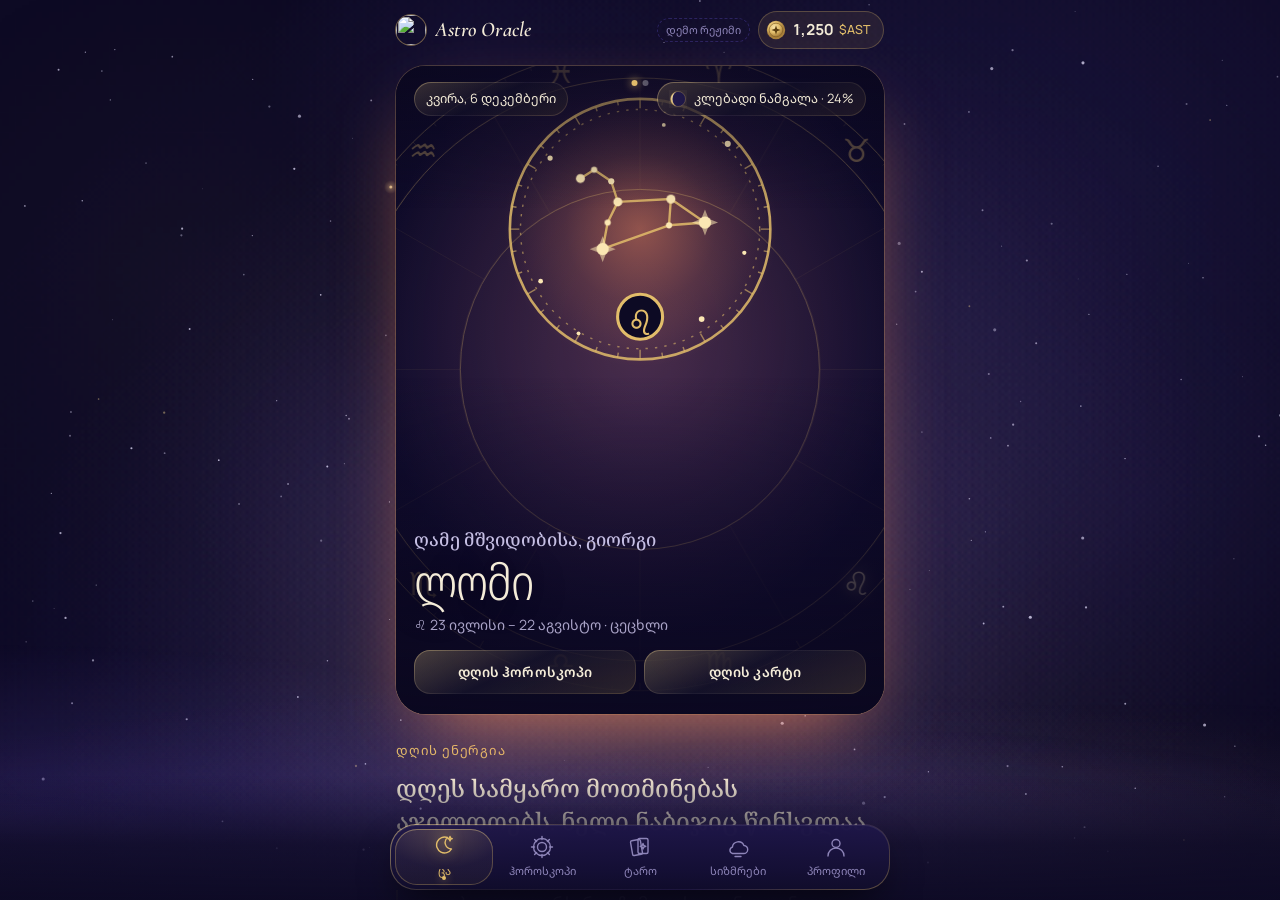
==== commit e44c9f9e: "Every AI prompt reads its knowledge base: Waite meanings per drawn card, coffee dictionary, aura pal" ====
--- a/frontend/app.html
+++ b/frontend/app.html
@@ -752,6 +752,12 @@
 .sky-behind .retro-line { font-size: .82rem; color: var(--haze); }
 .energy-why { font-size: .78rem; color: var(--haze); }
 .energy-why b { color: var(--gold); font-weight: 500; }
+.energy-day { font-size: .78rem; line-height: 1.5; color: var(--haze); margin-top: 2px; }
+.energy-day i { display: inline-block; vertical-align: -1px; margin-right: 7px; width: 9px; height: 9px; border-radius: 50%; background: var(--dc, var(--gold)); box-shadow: 0 0 8px var(--dc, var(--gold)); }
+.energy-day b { color: var(--mist); font-weight: 500; }
+.sphere-cloud { min-height: 1.2em; text-align: center; font-size: .8rem; font-style: italic; color: var(--haze); margin: 2px 16px 0; opacity: 0; transition: opacity var(--t2) var(--ease); }
+.sphere-cloud.show { opacity: 1; }
+.sky-behind li em { font-style: normal; font-size: .7rem; color: var(--gold); margin-left: 6px; }
 
 
 /* ═════════ motion: slow celestial ritual ═════════ */
@@ -903,6 +909,7 @@
         <p class="focus" id="focus"></p>
         <p class="affirm" id="affirm"></p>
         <p class="energy-why" id="energyWhy" hidden></p>
+        <p class="energy-day" id="energyDay" hidden></p>
       </div>
       <div class="sec sky-sec" id="skySec" hidden>
         <div class="sec-head"><h2 data-i18n="skyNow"></h2><span id="skyAt"></span></div>
@@ -997,6 +1004,7 @@
         <button class="ball" id="ball" aria-describedby="answer"></button>
       </div>
       <p class="answer" id="answer" aria-live="polite"></p>
+      <p class="sphere-cloud" id="sphereCloud"></p>
       <p class="sphere-advice" id="sphereAdvice" aria-live="polite"></p>
       <button class="btn wide" id="sphereBtn" data-i18n="sphereBtn"></button>
       <p class="muted center" id="sphereLeft"></p>
@@ -1233,7 +1241,7 @@
     personalBadge:"პერსონალური · შენი ნატალური რუკით", whyL:"რატომ ამბობენ ასე ვარსკვლავები", skyBehind:"ცა შენი ჰოროსკოპის უკან",
     nat_harmonious:"ხელსაყრელი", nat_challenging:"რთული", nat_blend:"ძლიერი", retroNow:"რეტროგრადული:",
     personalHint:"მიუთითე დაბადების თარიღი, დრო და ქალაქი და ჰოროსკოპი შენს ნატალურ რუკაზე აეწყობა.",
-    housesHint:"დაბადების დრო და ქალაქიც თუ მიუთითე, ჰოროსკოპი სახლებსაც გაითვალისწინებს.", energyWhy:"დღის მთავარი ტრანზიტი",
+    housesHint:"დაბადების დრო და ქალაქიც თუ მიუთითე, ჰოროსკოპი სახლებსაც გაითვალისწინებს.", energyWhy:"დღის მთავარი ტრანზიტი", dayOf:"დღის პლანეტა",
     ab_sun:"მზ", ab_moon:"მთ", ab_mars:"მა", ab_mercury:"მე", ab_jupiter:"იუ", ab_venus:"ვე", ab_saturn:"სა", ab_rahu:"რა", ab_ketu:"კე",
     birthData:"დაბადების მონაცემები", birthTime:"დაბადების დრო (არასავალდებულო)", birthCity:"დაბადების ქალაქი (არასავალდებულო)", birthCityPh:"მაგ. თბილისი",
     birthHint:"დრო და ქალაქი კუნდლისთვის გვჭირდება: ლაგნასა და სახლებს ზუსტად ისინი განსაზღვრავს."
@@ -1326,7 +1334,7 @@
     personalBadge:"Personal · from your natal chart", whyL:"Why the stars say this", skyBehind:"The sky behind your reading",
     nat_harmonious:"supportive", nat_challenging:"challenging", nat_blend:"intense", retroNow:"Retrograde:",
     personalHint:"Add your birth date, time and city, and your horoscope will be built on your own natal chart.",
-    housesHint:"Add your birth time and city as well, and the reading will include the houses.", energyWhy:"Today's main transit",
+    housesHint:"Add your birth time and city as well, and the reading will include the houses.", energyWhy:"Today's main transit", dayOf:"Planet of the day",
     ab_sun:"Su", ab_moon:"Mo", ab_mars:"Ma", ab_mercury:"Me", ab_jupiter:"Ju", ab_venus:"Ve", ab_saturn:"Sa", ab_rahu:"Ra", ab_ketu:"Ke",
     birthData:"Birth details", birthTime:"Birth time (optional)", birthCity:"Birth city (optional)", birthCityPh:"e.g. Tbilisi",
     birthHint:"Time and city are used for your kundli: they fix the lagna and the houses."
@@ -1419,7 +1427,7 @@
     personalBadge:"Персонально · по твоей натальной карте", whyL:"Почему звёзды так говорят", skyBehind:"Небо за твоим гороскопом",
     nat_harmonious:"благоприятный", nat_challenging:"напряжённый", nat_blend:"сильный", retroNow:"Ретроградные:",
     personalHint:"Укажи дату, время и город рождения, и гороскоп будет построен по твоей натальной карте.",
-    housesHint:"Укажи также время и город рождения, чтобы учесть дома.", energyWhy:"Главный транзит дня",
+    housesHint:"Укажи также время и город рождения, чтобы учесть дома.", energyWhy:"Главный транзит дня", dayOf:"Планета дня",
     ab_sun:"Су", ab_moon:"Лу", ab_mars:"Ма", ab_mercury:"Ме", ab_jupiter:"Юп", ab_venus:"Ве", ab_saturn:"Са", ab_rahu:"Ра", ab_ketu:"Ке",
     birthData:"Данные рождения", birthTime:"Время рождения (необязательно)", birthCity:"Город рождения (необязательно)", birthCityPh:"напр. Тбилиси",
     birthHint:"Время и город нужны для кундли: они определяют лагну и дома."
@@ -2028,20 +2036,28 @@
       lucky_color: pick(T.colors, seed + "c"), mood: pick(T.moods, seed + "m"),
       sections: ["love", "career", "health", "finance"].map((a, i) => ({ area: a, title: t(a), text: pick(T[a], seed + a), score: 2 + (hash(seed + a + i) % 4) })) };
   }
+  const KBD = /*DEMO_KB*/null;   // preview build only: tarot meanings, day correspondences, sphere lore
+  const kbl = (o) => o && (o[S.lang] || o.en);
   function tarot(spread, question) {
     const positions = spread === "three" ? ["past", "present", "future"] : [question ? "answer" : "today"];
     const deck = ARCANA.map((a) => a[0]).sort(() => Math.random() - .5);
-    const cards = positions.map((pos, i) => { const id = deck[i], a = ARC[id], rev = Math.random() < .25, kw = ka() ? a.kwKa : a.kwEn;
+    const qs = new URLSearchParams(location.search), forceRev = qs.has("rev");   // ?rev: the first card is reversed (motion video)
+    if (forceRev && qs.get("rev")) { const want = qs.get("rev"), j = deck.indexOf(want); if (j > 0) [deck[0], deck[j]] = [deck[j], deck[0]]; }
+    const cards = positions.map((pos, i) => { const id = deck[i], a = ARC[id], rev = forceRev ? i === 0 : Math.random() < .25, kw = ka() ? a.kwKa : a.kwEn;
       const posKa = { today: "დღევანდელი დღისთვის", past: "წარსულის პოზიციაში", present: "აწმყოს პოზიციაში", future: "მომავლის პოზიციაში", answer: "შენს კითხვაზე პასუხად" }[pos];
       const posEn = { today: "For today", past: "In the past position", present: "In the present position", future: "In the future position", answer: "In answer to your question" }[pos];
       const text = ka() ? `${posKa} „${a.ka}“ გამოჩნდა. ამ კარტის მთავარი თემებია: ${kw.join(", ")}. ის გეუბნება, რომ სწორედ ეს ძალები მოქმედებს ახლა შენს ცხოვრებაში.${rev ? " შებრუნებული კარტი მიუთითებს, რომ ეს ენერგია ჯერ ბოლომდე არ გახსნილა და შინაგან მუშაობას მოითხოვს." : ""}`
         : `${posEn}, ${a.en} appears. Its themes are ${kw.join(", ")}. These are the forces at work in your life right now.${rev ? " Reversed, it shows this energy has not fully opened yet and asks for inner work." : ""}`;
-      return { id, number: a.n, name: a.en, reversed: rev, position: pos, title: ka() ? a.ka : a.en, keywords: kw, interpretation: text }; });
+      const kb = KBD && kbl(KBD.tarot[id] && KBD.tarot[id][rev ? "reversed" : "upright"]);
+      const posRu = { today: "На сегодня", past: "В позиции прошлого", present: "В позиции настоящего", future: "В позиции будущего", answer: "В ответ на твой вопрос" }[pos];
+      const kbText = kb && `${{ ka: posKa, ru: posRu }[S.lang] || posEn}: ${kb.meaning} ${{ ka: "სიფრთხილე: ", ru: "Осторожно: " }[S.lang] || "Watch out: "}${kb.challenging}`;
+      return { id, number: a.n, name: a.en, reversed: rev, position: pos, title: ka() ? a.ka : a.en, keywords: kw, interpretation: kbText || text }; });
     const k0 = cards.map((c) => c.keywords[0]);
     const synthesis = spread === "three"
       ? (ka() ? `სამი კარტი ერთ ისტორიას ყვება. წარსულის თემაა „${k0[0]}“, აწმყოსი „${k0[1]}“, მომავლისა კი „${k0[2]}“. გზა დაბალანსებულია და გიჩვენებს, რომ სწორი მიმართულებით მიდიხარ.` : `Three cards tell one story: ${k0[0]} in the past, ${k0[1]} now, ${k0[2]} ahead. The path is balanced and shows you are moving the right way.`)
       : (ka() ? `დღის კარტი შენს ყურადღებას ერთ თემაზე ამახვილებს: „${k0[0]}“. ნება მიეცი, ეს სიტყვა მთელი დღე გაგყვეს.` : `Today's card turns your attention to one theme: ${k0[0]}. Let that word stay with you all day.`);
-    return { cards, synthesis, advice: ka() ? "დღეს ერთი პატარა ნაბიჯი გადადგი იმ მიმართულებით, რომელსაც კარტები გიჩვენებენ." : "Take one small step today in the direction the cards point." };
+    const lead = cards.find((c) => c.reversed) || cards[cards.length - 1], leadKb = KBD && kbl(KBD.tarot[lead.id] && KBD.tarot[lead.id][lead.reversed ? "reversed" : "upright"]);
+    return { cards, synthesis, advice: leadKb ? leadKb.advice : ka() ? "დღეს ერთი პატარა ნაბიჯი გადადგი იმ მიმართულებით, რომელსაც კარტები გიჩვენებენ." : "Take one small step today in the direction the cards point." };
   }
   function dream(text) {
     const low = text.toLowerCase(), L = ka() ? "ka" : "en";
@@ -2074,7 +2090,7 @@
     if (p === "/api/daily/energy") { await wait(500); const T = tx(), d = todayIso(), sign = profile().sign;
       const nums = []; let h = hash("777" + d); while (nums.length < 3) { const n = (h % 49) + 1; if (!nums.includes(n)) nums.push(n); h = hash(String(h)); }
       return { date: d, sign, moon: moonNow(), lucky_numbers: nums.sort((a, b) => a - b), quote: pick(T.quotes, d), affirmation: pick(T.affirm, d + "a"), focus: pick(T.focus, d + "f"),
-        personal: !!sign, why: sign ? DEMO_TR()[0].label : null }; }
+        personal: !!sign, why: sign ? DEMO_TR()[0].label : null, day: KBD ? kbl(KBD.days[new Date().getDay()]) : null }; }
     if (p === "/api/horoscope") { await wait(1300); const sign = q.get("sign") || (profile().sign || {}).id; if (!sign) throw new ApiError(400, "needs_birth_date");
       const own = profile().sign && profile().sign.id === sign, period = q.get("period") || "day";
       const hz = horoscope(sign, period); if (own) { const tr = DEMO_TR(); hz.transits = tr; hz.retrograde = DEMO_RETRO();
@@ -2106,7 +2122,8 @@
         advice: L === "ka" ? "დაისახე ერთი მიზანი, რომელიც ამ წლის ენერგიას შეესაბამება." : "Set one goal that fits this year's energy." };
       return { life_path: lp, is_master: [11, 22, 33].includes(lp), personal_year: py, year, reading, year_reading, reward: limited("num", 35, 1) }; }
     if (p === "/api/sphere") { await wait(300); const L = ka() ? "ka" : "en", r = Math.random(), tone = r < .42 ? "yes" : r < .75 ? "wait" : "no";
-      const list = SPH[L][tone]; return { answer: list[(Math.random() * list.length) | 0], tone, topic: "general", advice: SPH_ADV[L], reward: limited("sphere", 25, 5) }; }
+      const list = SPH[L][tone], lore = KBD ? kbl(KBD.sphere[tone]) : {};
+      return { answer: list[(Math.random() * list.length) | 0], tone, topic: "general", advice: SPH_ADV[L], cloud: lore.cloud, lore: lore.lore, reward: limited("sphere", 25, 5) }; }
     if (p === "/api/moon/ritual") { await wait(1100); const L = ka() ? "ka" : "en";
       return { moon: moonNow(), reward: limited("moon", 70, 1), ritual: L === "ka" ? { title: "ვერცხლის წყალი",
           intention: "ეს ფაზა განზრახვების დროა. რასაც ახლა დათესავ, სავსემთვარეობისას გაიფურჩქნება.",
@@ -2289,6 +2306,9 @@
     if (e.moon) { S.moon = { ...S.moon, ...e.moon, name: MOON_NAMES[e.moon.code] ? MOON_NAMES[e.moon.code][S.lang] : e.moon.name }; }
     $("#quote").textContent = e.quote; $("#affirm").textContent = e.affirmation;
     const ew = $("#energyWhy"); ew.hidden = !e.why; if (e.why) ew.replaceChildren(`${t("energyWhy")}: `, el("b", null, e.why));
+    const ed = $("#energyDay"), dd = e.day; ed.hidden = !dd;   // Agrippa's correspondences of the weekday
+    if (dd) { const dot = el("i"); dot.style.setProperty("--dc", dd.color);
+      ed.replaceChildren(dot, `${t("dayOf")}: `, el("b", null, dd.planet_name), ` · ${dd.color_name} · ${dd.stone} · ${dd.keyword}`); }
     const f = $("#focus"); f.replaceChildren(`${t("focusLbl")}: `, el("b", null, e.focus));
     $("#lucky").replaceChildren(...e.lucky_numbers.map((n) => el("span", null, n)));
   } catch (err) { if (gen === S.homeGen) $("#quote").textContent = t("e_ai"); }
@@ -2366,7 +2386,8 @@
     areas.append(w); }
   if (r.personal && h.transits && h.transits.length) {   // the real transits this reading was built on
     const box = el("div", "sky-behind"), ul = el("ul");
-    h.transits.forEach((x) => { const li = el("li"); li.append(el("span", null, x.label), el("i", x.nature, t("nat_" + x.nature))); ul.append(li); });
+    h.transits.forEach((x) => { const li = el("li"), lab = el("span", null, x.label); if (x.dignity) lab.append(el("em", null, x.dignity));
+      li.append(lab, el("i", x.nature, t("nat_" + x.nature))); ul.append(li); });
     box.append(el("span", "label", t("skyBehind")), ul);
     if (h.retrograde && h.retrograde.length) box.append(el("p", "retro-line", `${t("retroNow")} ${h.retrograde.join(", ")}`));
     root.append(box); }
@@ -2502,14 +2523,14 @@
 })();
 function loadSphere() { $("#sphereLeft").textContent = ""; }
 async function askSphere() {
-  const btn = $("#sphereBtn"), ball = $("#ball"), ans = $("#answer"), adv = $("#sphereAdvice"), stage = $(".orb-stage");
+  const btn = $("#sphereBtn"), ball = $("#ball"), ans = $("#answer"), adv = $("#sphereAdvice"), cloud = $("#sphereCloud"), stage = $(".orb-stage");
   if (btn.disabled) return; btn.disabled = true; haptic.tap();
-  ans.classList.remove("show"); ans.textContent = ""; adv.textContent = ""; delete stage.dataset.tone;
+  ans.classList.remove("show"); cloud.classList.remove("show"); ans.textContent = ""; adv.textContent = ""; cloud.textContent = ""; delete stage.dataset.tone;
   ball.classList.remove("charging"); void ball.offsetWidth; ball.classList.add("charging"); SphereFx.burst(); Mist.excite();
   try { const q = $("#sphereQ").value.trim();
     const [r] = await Promise.all([api("POST", "/api/sphere", { question: q || null }), wait(1400)]);
     ans.textContent = r.answer; void ans.offsetWidth; ans.classList.add("show"); haptic.soft();
-    stage.dataset.tone = r.tone; adv.textContent = r.advice || ""; ball.setAttribute("aria-label", t("tone_" + r.tone));
+    stage.dataset.tone = r.tone; adv.textContent = r.advice || ""; cloud.textContent = r.cloud || ""; cloud.title = r.lore || ""; cloud.classList.add("show"); ball.setAttribute("aria-label", t("tone_" + r.tone));
     if (r.reward) $("#sphereLeft").textContent = t("sphereLeft", { u: r.reward.used_today, l: r.reward.daily_limit });
   } catch (e) { showError(e); }
   btn.disabled = false;
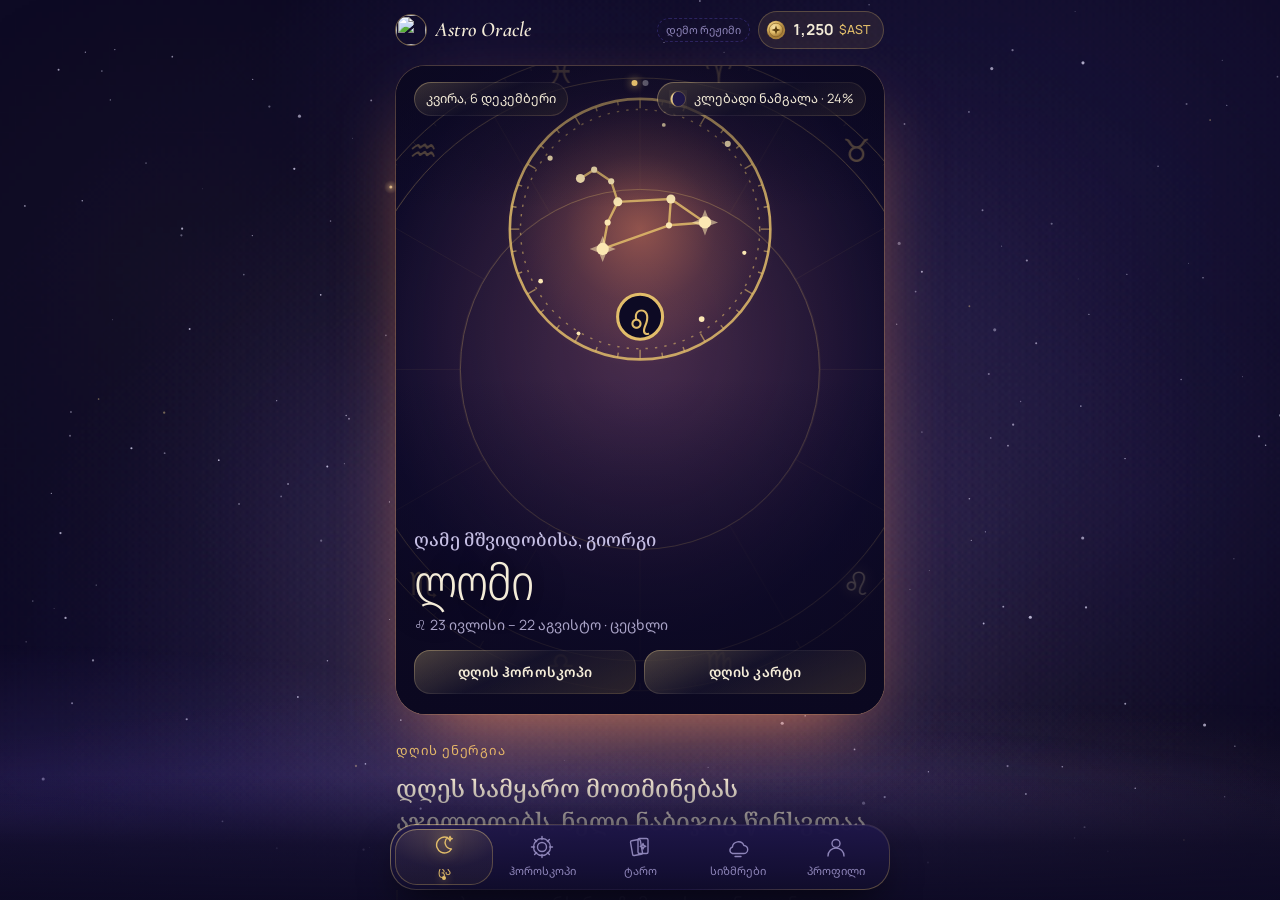
==== commit 1c52c109: "Oracle chamber, phase 1: an opt-in 3D room (?ui=chamber or Profile) on the same views, API and econo" ====
--- a/frontend/app.html
+++ b/frontend/app.html
@@ -442,6 +442,7 @@
 .inline .field { flex: 1; min-width: 0; }
 .ledger { width: 100%; border-collapse: collapse; font-size: .92rem; }
 .ledger td { padding: 9px 2px; border-bottom: 1px solid var(--veil); }
+.ch-opts { display: grid; gap: 8px; margin-top: 10px; }
 .ledger td:last-child { text-align: right; color: var(--gold); white-space: nowrap; font-variant-numeric: tabular-nums; }
 .ledger td small { color: var(--haze); }
 
@@ -1098,6 +1099,26 @@
           <button data-lang="ru" aria-pressed="false">Русский</button>
         </div>
       </div>
+      <div class="form-row" id="uiRow">
+        <span class="label" data-i18n="uiLabel"></span>
+        <div class="seg" id="uiSeg">
+          <button data-ui="classic" aria-pressed="false" data-i18n="uiClassic"></button>
+          <button data-ui="chamber" aria-pressed="false" data-i18n="uiChamber"></button>
+        </div>
+        <div class="ch-opts" id="chOpts" hidden>
+          <span class="label" data-i18n="tierLabel"></span>
+          <div class="seg" id="tierSeg">
+            <button data-tier="auto" aria-pressed="false" data-i18n="tierAuto"></button>
+            <button data-tier="full" aria-pressed="false" data-i18n="tierFull"></button>
+            <button data-tier="lite" aria-pressed="false" data-i18n="tierLite"></button>
+          </div>
+          <span class="label" data-i18n="soundLabel"></span>
+          <div class="seg" id="soundSeg">
+            <button data-sound="off" aria-pressed="false" data-i18n="soundOff"></button>
+            <button data-sound="on" aria-pressed="false" data-i18n="soundOn"></button>
+          </div>
+        </div>
+      </div>
       <div class="form-row">
         <h2 data-i18n="inviteTitle"></h2>
         <p class="muted" data-i18n="inviteSub"></p>
@@ -1109,6 +1130,8 @@
         <table class="ledger"><tbody id="ledger"></tbody></table>
       </div>
     </section>
+    <!-- ORACLE CHAMBER: the glass panel's own content (only used when the chamber UI is on) -->
+    <section class="view" id="v-chamber" hidden><div id="chPanel"></div></section>
   </main>
 </div>
 </div>
@@ -1242,6 +1265,8 @@
     nat_harmonious:"ხელსაყრელი", nat_challenging:"რთული", nat_blend:"ძლიერი", retroNow:"რეტროგრადული:",
     personalHint:"მიუთითე დაბადების თარიღი, დრო და ქალაქი და ჰოროსკოპი შენს ნატალურ რუკაზე აეწყობა.",
     housesHint:"დაბადების დრო და ქალაქიც თუ მიუთითე, ჰოროსკოპი სახლებსაც გაითვალისწინებს.", energyWhy:"დღის მთავარი ტრანზიტი", dayOf:"დღის პლანეტა",
+    uiLabel:"ინტერფეისი", uiClassic:"კლასიკური", uiChamber:"მისნის ოთახი", tierLabel:"გრაფიკა", tierAuto:"ავტომატური", tierFull:"სრული 3D",
+    tierLite:"მსუბუქი", soundLabel:"ხმა", soundOff:"გამორთული", soundOn:"ჩართული", chFail:"ოთახი ვერ ჩაიტვირთა: გაიხსნა კლასიკური ინტერფეისი.",
     ab_sun:"მზ", ab_moon:"მთ", ab_mars:"მა", ab_mercury:"მე", ab_jupiter:"იუ", ab_venus:"ვე", ab_saturn:"სა", ab_rahu:"რა", ab_ketu:"კე",
     birthData:"დაბადების მონაცემები", birthTime:"დაბადების დრო (არასავალდებულო)", birthCity:"დაბადების ქალაქი (არასავალდებულო)", birthCityPh:"მაგ. თბილისი",
     birthHint:"დრო და ქალაქი კუნდლისთვის გვჭირდება: ლაგნასა და სახლებს ზუსტად ისინი განსაზღვრავს."
@@ -1335,6 +1360,8 @@
     nat_harmonious:"supportive", nat_challenging:"challenging", nat_blend:"intense", retroNow:"Retrograde:",
     personalHint:"Add your birth date, time and city, and your horoscope will be built on your own natal chart.",
     housesHint:"Add your birth time and city as well, and the reading will include the houses.", energyWhy:"Today's main transit", dayOf:"Planet of the day",
+    uiLabel:"Interface", uiClassic:"Classic", uiChamber:"Oracle chamber", tierLabel:"Graphics", tierAuto:"Auto", tierFull:"Full 3D",
+    tierLite:"Light", soundLabel:"Sound", soundOff:"Off", soundOn:"On", chFail:"The chamber could not load: the classic interface is open.",
     ab_sun:"Su", ab_moon:"Mo", ab_mars:"Ma", ab_mercury:"Me", ab_jupiter:"Ju", ab_venus:"Ve", ab_saturn:"Sa", ab_rahu:"Ra", ab_ketu:"Ke",
     birthData:"Birth details", birthTime:"Birth time (optional)", birthCity:"Birth city (optional)", birthCityPh:"e.g. Tbilisi",
     birthHint:"Time and city are used for your kundli: they fix the lagna and the houses."
@@ -1428,6 +1455,8 @@
     nat_harmonious:"благоприятный", nat_challenging:"напряжённый", nat_blend:"сильный", retroNow:"Ретроградные:",
     personalHint:"Укажи дату, время и город рождения, и гороскоп будет построен по твоей натальной карте.",
     housesHint:"Укажи также время и город рождения, чтобы учесть дома.", energyWhy:"Главный транзит дня", dayOf:"Планета дня",
+    uiLabel:"Интерфейс", uiClassic:"Классический", uiChamber:"Комната оракула", tierLabel:"Графика", tierAuto:"Авто", tierFull:"Полное 3D",
+    tierLite:"Лёгкая", soundLabel:"Звук", soundOff:"Выкл.", soundOn:"Вкл.", chFail:"Комната не загрузилась: открыт классический интерфейс.",
     ab_sun:"Су", ab_moon:"Лу", ab_mars:"Ма", ab_mercury:"Ме", ab_jupiter:"Юп", ab_venus:"Ве", ab_saturn:"Са", ab_rahu:"Ра", ab_ketu:"Ке",
     birthData:"Данные рождения", birthTime:"Время рождения (необязательно)", birthCity:"Город рождения (необязательно)", birthCityPh:"напр. Тбилиси",
     birthHint:"Время и город нужны для кундли: они определяют лагну и дома."
@@ -1455,6 +1484,17 @@
   document.documentElement.dataset.tier = tier;
   return { tier, lite: tier === "lite", plat, fps: tier === "lite" ? 30 : 60 };
 })();
+/* Interface: the classic UI is the default; the oracle chamber (static/chamber/) is opt-in and loads only when on */
+const UI = (() => {
+  let q = null; try { q = new URLSearchParams(location.search).get("ui"); } catch {}
+  const sp = tg && tg.initDataUnsafe && tg.initDataUnsafe.start_param;
+  if (sp === "ui_chamber") q = q || "chamber";
+  if (q === "chamber" || q === "classic") store.set("astro.ui", q);
+  const ui = store.get("astro.ui") === "chamber" ? "chamber" : "classic";
+  document.documentElement.dataset.ui = ui;
+  return ui;
+})();
+const CHAMBER_URL = "./static/chamber/main.js?v=__CHV__";   // the build stamps a content hash
 
 function applyI18n() {
   document.documentElement.lang = S.lang;
@@ -1626,6 +1666,7 @@
 
 /* starfield: painted once per size into three layers; CSS fades layers 2 and 3 in and out (twinkle) */
 (function sky() {
+  if (UI === "chamber") return;   // the chamber draws its own sky
   const host = $("#sky"), neb = host.appendChild(el("canvas")); neb.id = "nebula";
   const layers = Array.from({ length: PERF.lite ? 1 : 3 }, (_, i) => host.appendChild(el("canvas", `layer l${i}`)));
   /* a faint nebula painted once at low resolution (cheap "noise": overlapping soft clouds); CSS makes it breathe */
@@ -1924,7 +1965,10 @@
 }
 
 async function api(method, path, body, timeout) {
-  const data = S.demo ? await Demo.handle(method, path, body) : await realApi(method, path, body, timeout);
+  if (UI === "chamber") document.dispatchEvent(new CustomEvent("astro:busy", { detail: { path, on: true } }));
+  let data;
+  try { data = S.demo ? await Demo.handle(method, path, body) : await realApi(method, path, body, timeout); }
+  finally { if (UI === "chamber") document.dispatchEvent(new CustomEvent("astro:busy", { detail: { path, on: false } })); }
   if (data && data.user) S.user = data.user;
   const r = data && data.reward;
   if (r && typeof r.balance === "number") { setCoins(r.balance, r.coins_earned > 0); if (r.coins_earned > 0) rewardToast(r.coins_earned); }
@@ -2257,7 +2301,7 @@
 const animIO = "IntersectionObserver" in window ? new IntersectionObserver((es) => es.forEach((e) => { if (e.isIntersecting) e.target.removeAttribute("data-off"); else e.target.setAttribute("data-off", ""); })) : null;
 const watchAnim = (n) => { if (animIO && n) animIO.observe(n); };
 const VIEWS = { home: "#v-home", horo: "#v-horo", tarot: "#v-tarot", dream: "#v-dream", profile: "#v-profile", num: "#v-num", sphere: "#v-sphere",
-  moon: "#v-moon", compat: "#v-compat", advisor: "#v-advisor", aura: "#v-aura", coffee: "#v-coffee", kundli: "#v-kundli" };
+  moon: "#v-moon", compat: "#v-compat", advisor: "#v-advisor", aura: "#v-aura", coffee: "#v-coffee", kundli: "#v-kundli", chamber: "#v-chamber" };
 const SUB_VIEWS = ["num", "sphere", "moon", "compat", "advisor", "aura", "coffee", "kundli"];
 const TABS = ["home", "horo", "tarot", "dream", "profile"];
 function enterView(v) { if (reduced || !v) return; [...v.children].forEach((c, i) => c.style.setProperty("--i", Math.min(i, 8)));
@@ -2279,9 +2323,11 @@
   scroller.scrollTop = 0;
   if (name === "home") Astro.redraw();
   if (!S.loaded[name]) { S.loaded[name] = true; ({ home: loadHome, horo: loadHoro, tarot: loadTarot, dream: loadDreams, profile: loadProfile, num: loadNum, sphere: loadSphere,
-    moon: loadMoon, compat: loadCompat, advisor: loadAdvisor, aura: () => setupPhoto("aura"), coffee: () => setupPhoto("coffee"), kundli: loadKundli })[name](); }
+    moon: loadMoon, compat: loadCompat, advisor: loadAdvisor, aura: () => setupPhoto("aura"), coffee: () => setupPhoto("coffee"), kundli: loadKundli,
+    chamber: () => {} })[name](); }
   else if (name === "profile") loadProfile();
-  store.set("astro.view", name);
+  if (name !== "chamber") store.set("astro.view", name);
+  if (S.onGo) S.onGo(name);   // the chamber opens or closes its glass panel
 }
 document.querySelectorAll(".tab").forEach((b) => b.addEventListener("click", () => go(b.dataset.tab)));
 document.addEventListener("click", (e) => { const a = e.target.closest("[data-go]"); if (a) go(a.dataset.go); });
@@ -2303,6 +2349,7 @@
   api("GET", "/api/sky").then((r) => { if (gen === S.homeGen) { renderSky(r); renderReport(r); } }).catch(() => { if (gen === S.homeGen) $("#skySec").hidden = true; });
   try { const e = await api("GET", "/api/daily/energy");
     if (gen !== S.homeGen) return;   // a newer Home load (e.g. after a profile change) owns the screen now
+    S.energy = e; document.dispatchEvent(new CustomEvent("astro:energy"));
     if (e.moon) { S.moon = { ...S.moon, ...e.moon, name: MOON_NAMES[e.moon.code] ? MOON_NAMES[e.moon.code][S.lang] : e.moon.name }; }
     $("#quote").textContent = e.quote; $("#affirm").textContent = e.affirmation;
     const ew = $("#energyWhy"); ew.hidden = !e.why; if (e.why) ew.replaceChildren(`${t("energyWhy")}: `, el("b", null, e.why));
@@ -2342,13 +2389,17 @@
   const f = u.streak_freeze, frz = $("#frz"); frz.hidden = !f;
   if (f) { frz.className = "frz" + (f.ready ? "" : " off"); frz.innerHTML = '<svg viewBox="0 0 24 24" fill="none" stroke="currentColor" stroke-width="1.6" stroke-linecap="round" aria-hidden="true"><path d="M12 2v20M3.3 7l17.4 10M3.3 17L20.7 7M9 4l3 2.5L15 4M9 20l3-2.5 3 2.5"/></svg>'; frz.append(t(f.saving && avail ? "frzSaving" : f.ready ? "frzReady" : "frzUsed")); }
 }
+async function claimGift() {   // returns the reward, or null if it was already claimed or failed
+  let out = null;
+  try { const r = await api("POST", "/api/user/daily-reward"); S.user.daily_reward_available = false; S.user.streak = r.reward.streak; out = r.reward;
+    if (S.user.streak_freeze) S.user.streak_freeze = { ready: S.user.streak_freeze.ready && !r.reward.freeze_used, saving: false };
+    if (r.reward.freeze_used) setTimeout(() => toast(t("frzToast")), 2700); }
+  catch (e) { if (e.code === "already_claimed") S.user.daily_reward_available = false; else { showError(e); throw e; } }
+  renderGift(); return out;
+}
 $("#giftBtn").addEventListener("click", async () => {
   const b = $("#giftBtn"); b.disabled = true;
-  try { const r = await api("POST", "/api/user/daily-reward"); S.user.daily_reward_available = false; S.user.streak = r.reward.streak; starburst($("#gift"));
-    if (S.user.streak_freeze) S.user.streak_freeze = { ready: S.user.streak_freeze.ready && !r.reward.freeze_used, saving: false };
-    if (r.reward.freeze_used) setTimeout(() => toast(t("frzToast")), 2700); }
-  catch (e) { if (e.code === "already_claimed") S.user.daily_reward_available = false; else { showError(e); b.disabled = false; return; } }
-  renderGift();
+  try { if (await claimGift()) starburst($("#gift")); } catch { b.disabled = false; }
 });
 
 /* ═════════════ HOROSCOPE ═════════════ */
@@ -2658,7 +2709,7 @@
 const pname = (id) => t("pl_" + id);
 
 function renderSky(r) {
-  S.sky = r; const sec = $("#skySec"); sec.hidden = false;
+  S.sky = r; document.dispatchEvent(new CustomEvent("astro:sky")); const sec = $("#skySec"); sec.hidden = false;
   const at = new Date(r.at); $("#skyAt").textContent = t("skyAt", { t: `${String(at.getHours()).padStart(2, "0")}:00` });
   const P = Object.fromEntries(r.planets.map((p) => [p.id, p])), phase = r.moon ? r.moon.phase : .5;
   // retrograde banner (Mercury first, it matters most in daily life)
@@ -2974,6 +3025,9 @@
   $("#birthTime").value = u.birth_time || ""; $("#birthCity").value = u.birth_city || "";
   $("#refLink").value = u.referral_link || "";
   $("#langSeg").querySelectorAll("button").forEach((b) => b.setAttribute("aria-pressed", String(b.dataset.lang === S.lang)));
+  const press = (seg, key, val) => $(seg).querySelectorAll("button").forEach((b) => b.setAttribute("aria-pressed", String(b.dataset[key] === val)));
+  press("#uiSeg", "ui", UI); $("#chOpts").hidden = UI !== "chamber";
+  press("#tierSeg", "tier", store.get("astro.chTier") || "auto"); press("#soundSeg", "sound", store.get("astro.sound") === "on" ? "on" : "off");
   const e = S.economy || {}, rows = [["a_daily", e.daily_reward || 50, 1], ["a_ref", 250, null]];
   for (const k of ["horoscope_day", "horoscope_week", "horoscope_month", "tarot", "dream", "numerology", "sphere", "compatibility", "moon", "advisor", "aura", "coffee", "kundli"]) if (e.action_rewards && e.action_rewards[k]) rows.push(["a_" + k, e.action_rewards[k], e.action_limits[k]]);
   $("#ledger").replaceChildren(...rows.map(([k, n, lim]) => { const tr = el("tr"), td = el("td", null, t(k)); if (lim) { td.append(" "); td.append(el("small", null, t("perDay", { n: lim }))); }
@@ -3005,6 +3059,15 @@
   S.lang = b.dataset.lang; store.set("astro.lang", S.lang); applyI18n(); paintBacks(); syncDrawBtn();
   try { await api("PATCH", "/api/user/profile", { lang: S.lang }); } catch (err) { showError(err); }
   finally { afterProfileChange(); loadProfile(); } });   // after the PATCH, so Home's texts come in the new language
+/* switching the interface or the chamber's graphics tier reloads the page (the chamber is a separate module) */
+const reloadClean = () => { try { const u = new URL(location.href); u.searchParams.delete("ui"); u.searchParams.delete("tier"); history.replaceState(null, "", u); } catch {} location.reload(); };
+$("#uiSeg").addEventListener("click", (e) => { const b = e.target.closest("button"); if (!b || b.dataset.ui === UI) return;
+  haptic.tap(); store.set("astro.ui", b.dataset.ui); reloadClean(); });
+$("#tierSeg").addEventListener("click", (e) => { const b = e.target.closest("button"); if (!b) return;
+  haptic.tap(); store.set("astro.chTier", b.dataset.tier); reloadClean(); });
+$("#soundSeg").addEventListener("click", (e) => { const b = e.target.closest("button"); if (!b) return; haptic.tap(); store.set("astro.sound", b.dataset.sound);
+  $("#soundSeg").querySelectorAll("button").forEach((x) => x.setAttribute("aria-pressed", String(x === b)));
+  document.dispatchEvent(new CustomEvent("astro:sound", { detail: b.dataset.sound === "on" })); });
 $("#copyBtn").addEventListener("click", () => { const inp = $("#refLink");
   const done = () => toast(t("copied"));
   if (navigator.clipboard) navigator.clipboard.writeText(inp.value).then(done, () => { inp.select(); });
@@ -3052,18 +3115,32 @@
   const tgLang = tg && tg.initDataUnsafe && tg.initDataUnsafe.user && tg.initDataUnsafe.user.language_code;
   S.lang = store.get("astro.lang") || (["ka", "ru", "en"].includes(tgLang) ? tgLang : "ka");
   applyI18n(); paintBacks(); $("#demoPill").hidden = !S.demo;
-  try { tg.BackButton.onClick(() => { if (S.sheetOpen) Sheet.close(); else go("home"); }); } catch {}
+  try { tg.BackButton.onClick(() => { if (S.sheetOpen) Sheet.close(); else if (S.onBack && S.onBack()) return; else go("home"); }); } catch {}
+  const chamberP = UI === "chamber" ? import(CHAMBER_URL).catch((e) => { console.warn("chamber module", e); return null; }) : null;
   watchAnim($("#heroCard")); watchAnim($(".num-hero")); watchAnim($(".oracle"));
   $("#oracleArt").innerHTML = practiceArt("advisor", { glow: "#3fb8a8" }); $("#ball").innerHTML = practiceArt("sphere", { live: true }) + '<canvas class="mist" aria-hidden="true"></canvas>';
   Mist.attach($("#ball .mist"));
   try { const r = await wakeAndVerify(); S.economy = r.economy; if (r.user && r.user.lang && !store.get("astro.lang")) { S.lang = r.user.lang; applyI18n(); } }
   catch (e) { return splashFail(e); }
   setCoins((S.user && S.user.coins) || 0);
-  Astro.start();
-  const first = location.hash.slice(1) || store.get("astro.view") || "home";
-  go(VIEWS[first] ? first : "home");
+  let chamberOn = false;
+  if (chamberP) {
+    const mod = await chamberP;
+    try { if (mod) { await mod.start(bridge()); chamberOn = true; } } catch (e) { console.warn("chamber start", e); }
+    if (!chamberOn) { document.documentElement.dataset.ui = "classic"; S.onGo = S.onBack = null; setTimeout(() => toast(t("chFail")), 800); }
+  }
+  if (!chamberOn) Astro.start();
+  const first = chamberOn ? "home" : location.hash.slice(1) || store.get("astro.view") || "home";
+  go(VIEWS[first] && first !== "chamber" ? first : "home");
   if (S.user && S.user.needs_onboarding) showOnboarding();
   requestAnimationFrame(() => { const sp = $("#splash"); sp.classList.add("gone"); setTimeout(() => { sp.hidden = true; }, 650); });   // display:none stops its SVG animations
+}
+/* Everything the chamber module may use: it renders the room and reuses these views, readings and API calls */
+function bridge() {
+  return { S, t, api, go, el, $, store, haptic, toast, rewardToast, setCoins, showError, errText, reduced, tg, PERF, UI, applyI18n,
+    ARCANA, ARC, cardName, cardTitle, TAROT_IMG, BACK_IMG, preload, practiceArt, planetArt, planetSvg, zodiacArt, drawMoon, moonNow,
+    MOON_NAMES, sname, g, SIGNS, ELEMENT, ELEMENT_COLOR, DAY_RULER, PLANET_TINT, PLANET_IDS, pname, fmtDate, signOf, lifePath, loading, wait,
+    renderTarotText, renderGift, claimGift, openPlanet, starburst, sparkle, Sheet, ink, shareButton, fetchHoro, openHoro, todayKey };
 }
 /* Cold start: Render's free server sleeps and needs ~50 s to wake. The splash stays up with a living orbit,
    explains the wait after a few seconds, retries with backoff and offers a button if the stars stay silent. */
@@ -3086,6 +3163,6 @@
   b.onclick = () => { b.hidden = true; boot(); };
 }
 boot();
-if (!(tg && tg.initData)) window.__astro = { go };   // demo only: lets scripts/screenshots.py navigate
+if (!(tg && tg.initData)) window.__astro = { go, back: () => { if (S.sheetOpen) Sheet.close(); else if (S.onBack && S.onBack()) return; else go("home"); } };   // demo only: lets scripts/screenshots.py navigate
 })();
 </script>
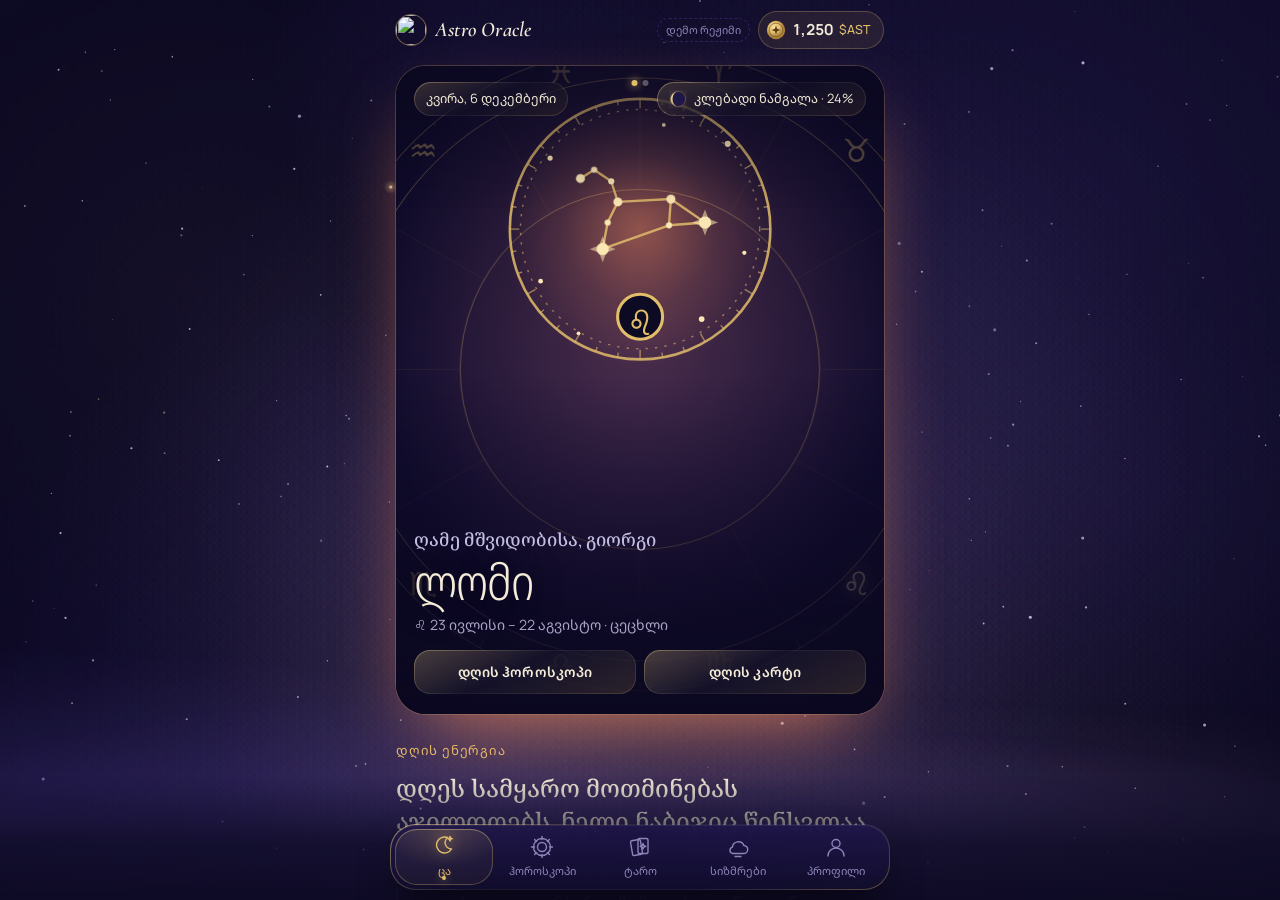
==== commit f6721a26: "Oracle chamber, phase 3: the horoscope in 3D under the star dome - the dome shows today's real sky (" ====
--- a/frontend/app.html
+++ b/frontend/app.html
@@ -2135,6 +2135,19 @@
       const nums = []; let h = hash("777" + d); while (nums.length < 3) { const n = (h % 49) + 1; if (!nums.includes(n)) nums.push(n); h = hash(String(h)); }
       return { date: d, sign, moon: moonNow(), lucky_numbers: nums.sort((a, b) => a - b), quote: pick(T.quotes, d), affirmation: pick(T.affirm, d + "a"), focus: pick(T.focus, d + "f"),
         personal: !!sign, why: sign ? DEMO_TR()[0].label : null, day: KBD ? kbl(KBD.days[new Date().getDay()]) : null }; }
+    if (p === "/api/horoscope/chart") { await wait(500); if (!profile().sign) throw new ApiError(400, "needs_birth_date");   // the chamber's 3D dome
+      const tr = DEMO_TR(), K = ka(), M = (m, s, c, a) => ({ meaning: m, supportive: s, challenging: c, advice: a });
+      const mean = K ? [M("ზრდა, აღიარება და მხარდაჭერა.", "შესაძლებლობები, პატივი და ოპტიმიზმი.", "სიამაყე და ზედმეტი თავდაჯერება.", "ნამდვილ შესაძლებლობას უთხარი „კი“ და ზედმეტს ნუ დაჰპირდები."),
+          M("სიყვარული და ღირებულებები გარდაიქმნება.", "ღრმა კავშირები და ფინანსური განახლება.", "ეჭვიანობა და მესაკუთრეობა.", "სიყვარულს სუნთქვის საშუალება მიეცი."),
+          M("რომანტიკული იდეალიზმი.", "ნაზი, სულიერი სიყვარული და ხელოვნება.", "ჩახლართული ურთიერთობები და ილუზიები.", "გიყვარდეს, ოღონდ თვალები ღია გქონდეს.")]
+        : [M("Growth, recognition and support.", "Opportunities, honour and optimism.", "Pride and overconfidence.", "Say yes to a real opportunity and don't promise too much."),
+          M("Love and values transform.", "Deep bonds and financial renewal.", "Jealousy and possessiveness.", "Give love room to breathe."),
+          M("Romantic idealism.", "Tender, spiritual love and art.", "Entangled ties and illusions.", "Love with your eyes open.")];
+      const T3 = [["jupiter", "sun", "conjunction", "blend", 126.4], ["pluto", "venus", "opposition", "challenging", 275.6], ["neptune", "venus", "trine", "harmonious", 334.8]];
+      return { period: q.get("period") || "day", natal: { points: { sun: 126.2, moon: 48.5, mercury: 121.9, venus: 95.3, mars: 166.7, jupiter: 190.4, saturn: 328.6, asc: 152.1 }, asc: 152.1, time_known: true, place_known: true },
+        sky: { sun: 207.3, moon: 312.8, mercury: 224.6, venus: 196.2, mars: 271.4, jupiter: 126.4, saturn: 357.9, uranus: 61.3, neptune: 334.8, pluto: 275.6 },
+        transits: T3.map(([t1, n1, a, nat, lon], i) => ({ id: "T" + (i + 1), transit: t1, natal: n1, aspect: a, nature: nat, orb: [.2, 1.1, .5][i], applying: i !== 1, lon, label: tr[i].label, dignity: null, meaning: mean[i] })),
+        retrograde: ["saturn", "neptune"], moon_sign: "Aquarius" }; }
     if (p === "/api/horoscope") { await wait(1300); const sign = q.get("sign") || (profile().sign || {}).id; if (!sign) throw new ApiError(400, "needs_birth_date");
       const own = profile().sign && profile().sign.id === sign, period = q.get("period") || "day";
       const hz = horoscope(sign, period); if (own) { const tr = DEMO_TR(); hz.transits = tr; hz.retrograde = DEMO_RETRO();
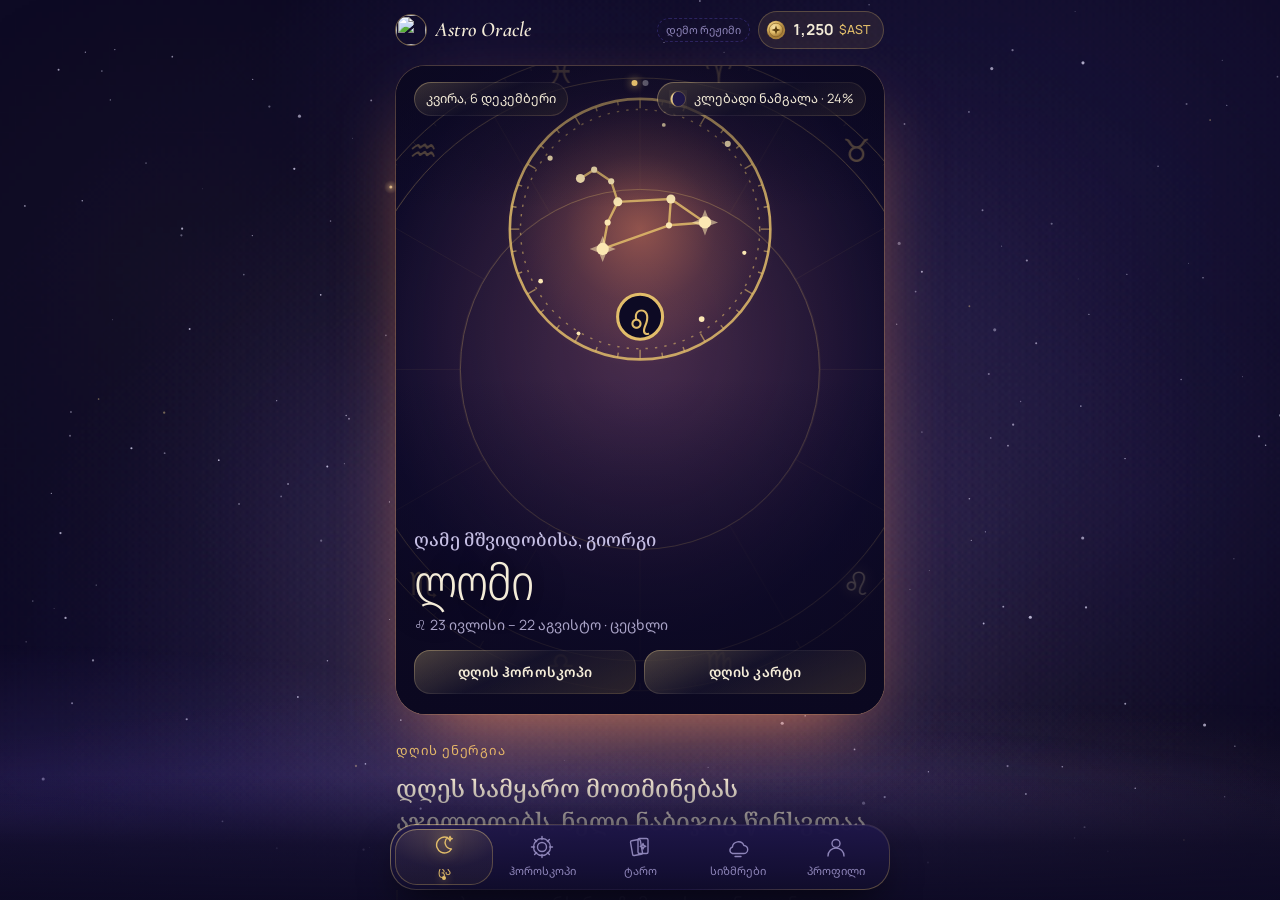
==== commit f2c4e93f: "Chamber diagnostics: show why the chamber fell back to the classic UI If the chamber module cannot b" ====
--- a/frontend/app.html
+++ b/frontend/app.html
@@ -2266,9 +2266,9 @@
 
 /* ═════════════ UI helpers ═════════════ */
 let toastTimer;
-function toast(content, isErr) { const n = $("#toast"); n.replaceChildren(); n.classList.toggle("err", !!isErr);
+function toast(content, isErr, ms = 2600) { const n = $("#toast"); n.replaceChildren(); n.classList.toggle("err", !!isErr);
   if (typeof content === "string") n.textContent = content; else n.append(content);
-  n.classList.add("show"); clearTimeout(toastTimer); toastTimer = setTimeout(() => n.classList.remove("show"), 2600); }
+  n.classList.add("show"); clearTimeout(toastTimer); toastTimer = setTimeout(() => n.classList.remove("show"), ms); }
 function rewardToast(n) { haptic.ok(); const b = el("b", null, `+${n} $AST`); toast(b); const c = $("#coins"); c.classList.remove("bump"); void c.offsetWidth; c.classList.add("bump"); sparkle(c); }
 function starburst(host) { if (reduced) return; const b = el("span", "burst"); b.setAttribute("aria-hidden", "true");
   for (let i = 0; i < (PERF.lite ? 10 : 18); i++) { const ray = el("i"); ray.style.setProperty("--a", `${i * 360 / (PERF.lite ? 10 : 18)}deg`); ray.style.animationDelay = `${(i % 3) * 40}ms`; b.append(ray); }
@@ -2918,6 +2918,7 @@
 $("#compatForm").addEventListener("submit", async (e) => { e.preventDefault();
   const d = $("#partnerDate").value, out = $("#compatOut"); if (!d) return; loading(out);
   try { const r = await api("POST", "/api/compatibility", { partner_birth_date: d, partner_name: $("#partnerName").value.trim() || null }), a = r.reading;
+    if (UI === "chamber") document.dispatchEvent(new CustomEvent("astro:compat", { detail: r }));   // two constellations merge on the scroll
     duo(r.you.id, r.partner, r.percent); haptic.ok();
     const root = el("div", "reading"), areas = el("div", "areas");
     a.areas.forEach((x) => { const w = el("div", "area"), h = el("div", "area-head"); h.append(el("b", null, t(x.area)), stars(x.score)); w.append(h, el("p", null, x.text)); areas.append(w); });
@@ -2964,6 +2965,7 @@
   read.addEventListener("click", async () => { if (!file) return; read.disabled = true; loading(out);
     try { const fd = new FormData(); fd.append("file", await shrink(file), "photo.jpg");
       const r = await api("POST", `/api/vision/${kind}`, fd); out.replaceChildren(kind === "aura" ? auraView(r.reading) : coffeeView(r.reading)); haptic.ok();
+      if (UI === "chamber") document.dispatchEvent(new CustomEvent("astro:vision", { detail: { kind, reading: r.reading } }));   // the mirror blooms, symbols float round the cup
     } catch (e) { out.replaceChildren(); showError(e); }
     read.disabled = false; });
 }
@@ -3129,7 +3131,8 @@
   S.lang = store.get("astro.lang") || (["ka", "ru", "en"].includes(tgLang) ? tgLang : "ka");
   applyI18n(); paintBacks(); $("#demoPill").hidden = !S.demo;
   try { tg.BackButton.onClick(() => { if (S.sheetOpen) Sheet.close(); else if (S.onBack && S.onBack()) return; else go("home"); }); } catch {}
-  const chamberP = UI === "chamber" ? import(CHAMBER_URL).catch((e) => { console.warn("chamber module", e); return null; }) : null;
+  let chamberErr = "";
+  const chamberP = UI === "chamber" ? import(CHAMBER_URL).catch((e) => { chamberErr = "import: " + (e && e.message || e); console.warn("chamber module", e); return null; }) : null;
   watchAnim($("#heroCard")); watchAnim($(".num-hero")); watchAnim($(".oracle"));
   $("#oracleArt").innerHTML = practiceArt("advisor", { glow: "#3fb8a8" }); $("#ball").innerHTML = practiceArt("sphere", { live: true }) + '<canvas class="mist" aria-hidden="true"></canvas>';
   Mist.attach($("#ball .mist"));
@@ -3139,8 +3142,9 @@
   let chamberOn = false;
   if (chamberP) {
     const mod = await chamberP;
-    try { if (mod) { await mod.start(bridge()); chamberOn = true; } } catch (e) { console.warn("chamber start", e); }
-    if (!chamberOn) { document.documentElement.dataset.ui = "classic"; S.onGo = S.onBack = null; setTimeout(() => toast(t("chFail")), 800); }
+    try { if (mod) { await mod.start(bridge()); chamberOn = true; } } catch (e) { chamberErr = "start: " + (e && e.message || e); console.warn("chamber start", e); }
+    if (!chamberOn) { document.documentElement.dataset.ui = "classic"; S.onGo = S.onBack = null; store.set("astro.chErr", chamberErr.slice(0, 200));
+      setTimeout(() => toast(`${t("chFail")} (${chamberErr.slice(0, 80)})`, true, 8000), 800); }   // the reason, readable for 8 s
   }
   if (!chamberOn) Astro.start();
   const first = chamberOn ? "home" : location.hash.slice(1) || store.get("astro.view") || "home";
